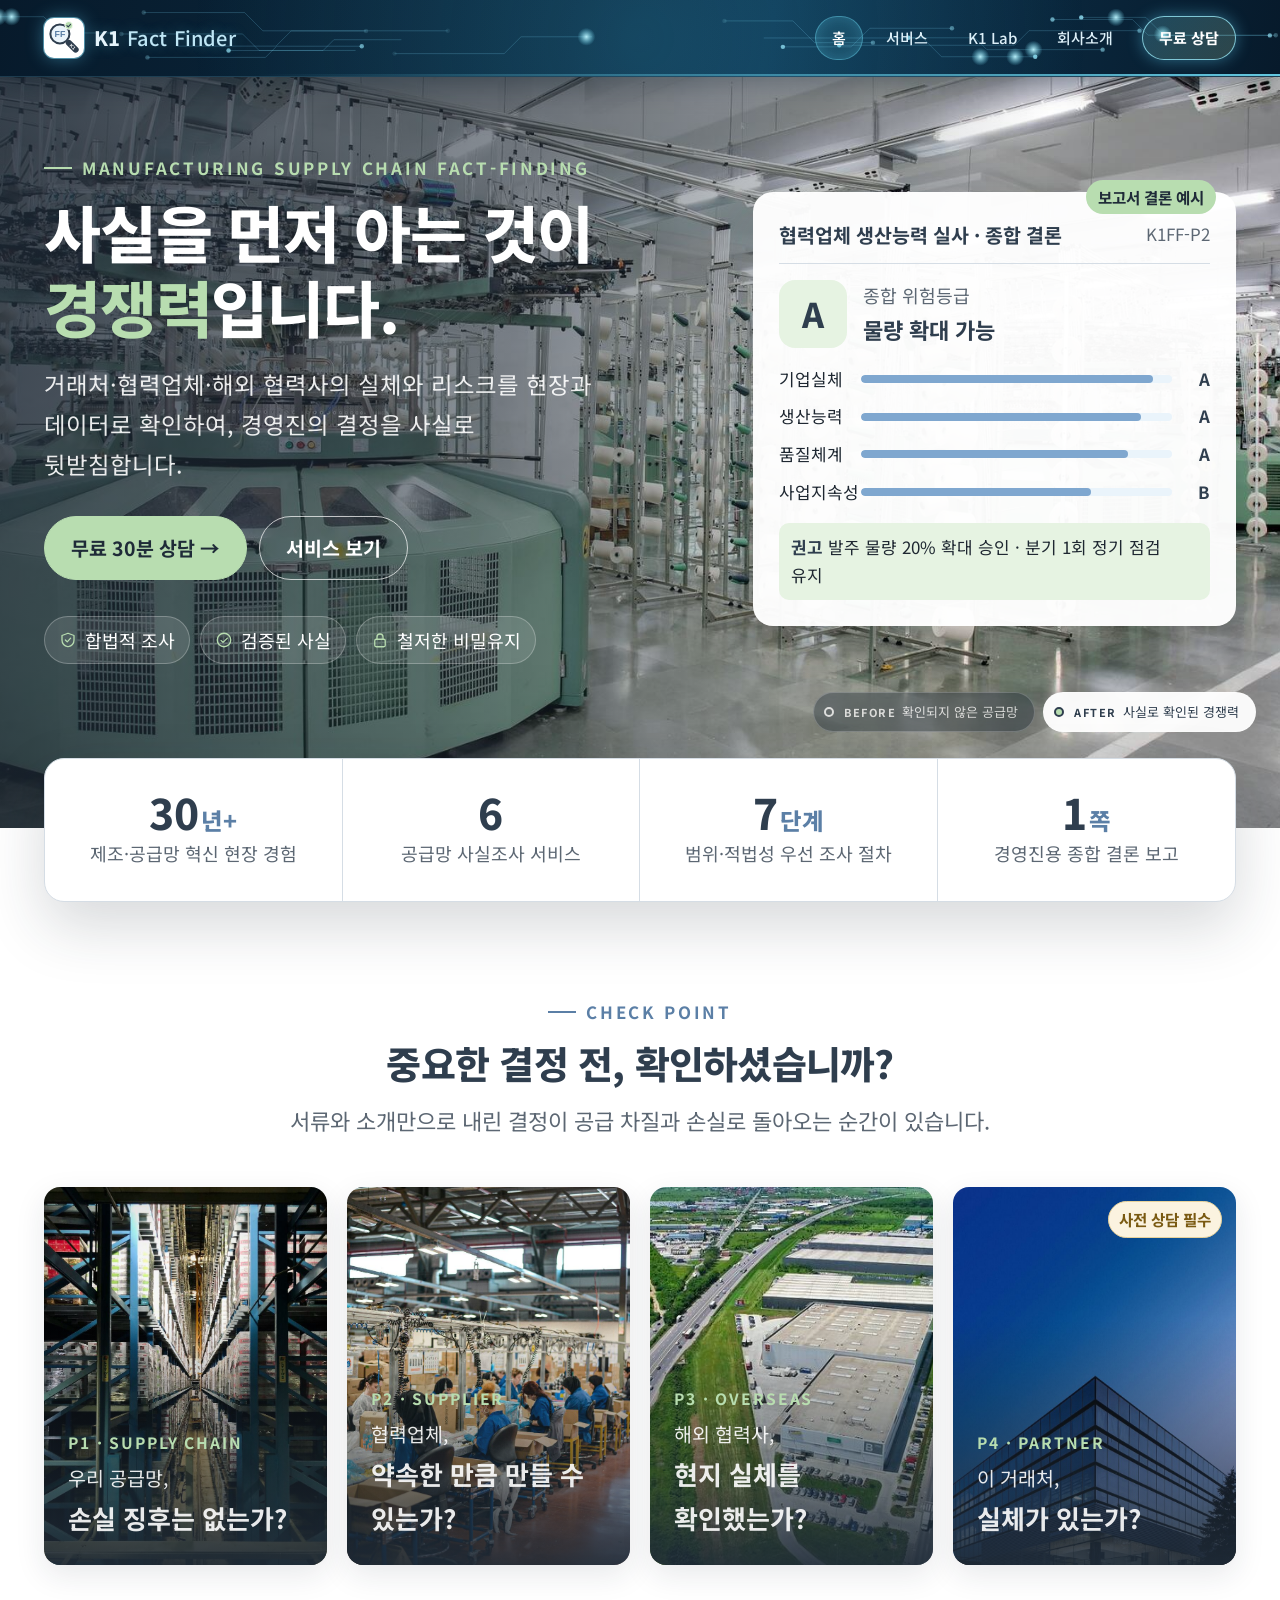
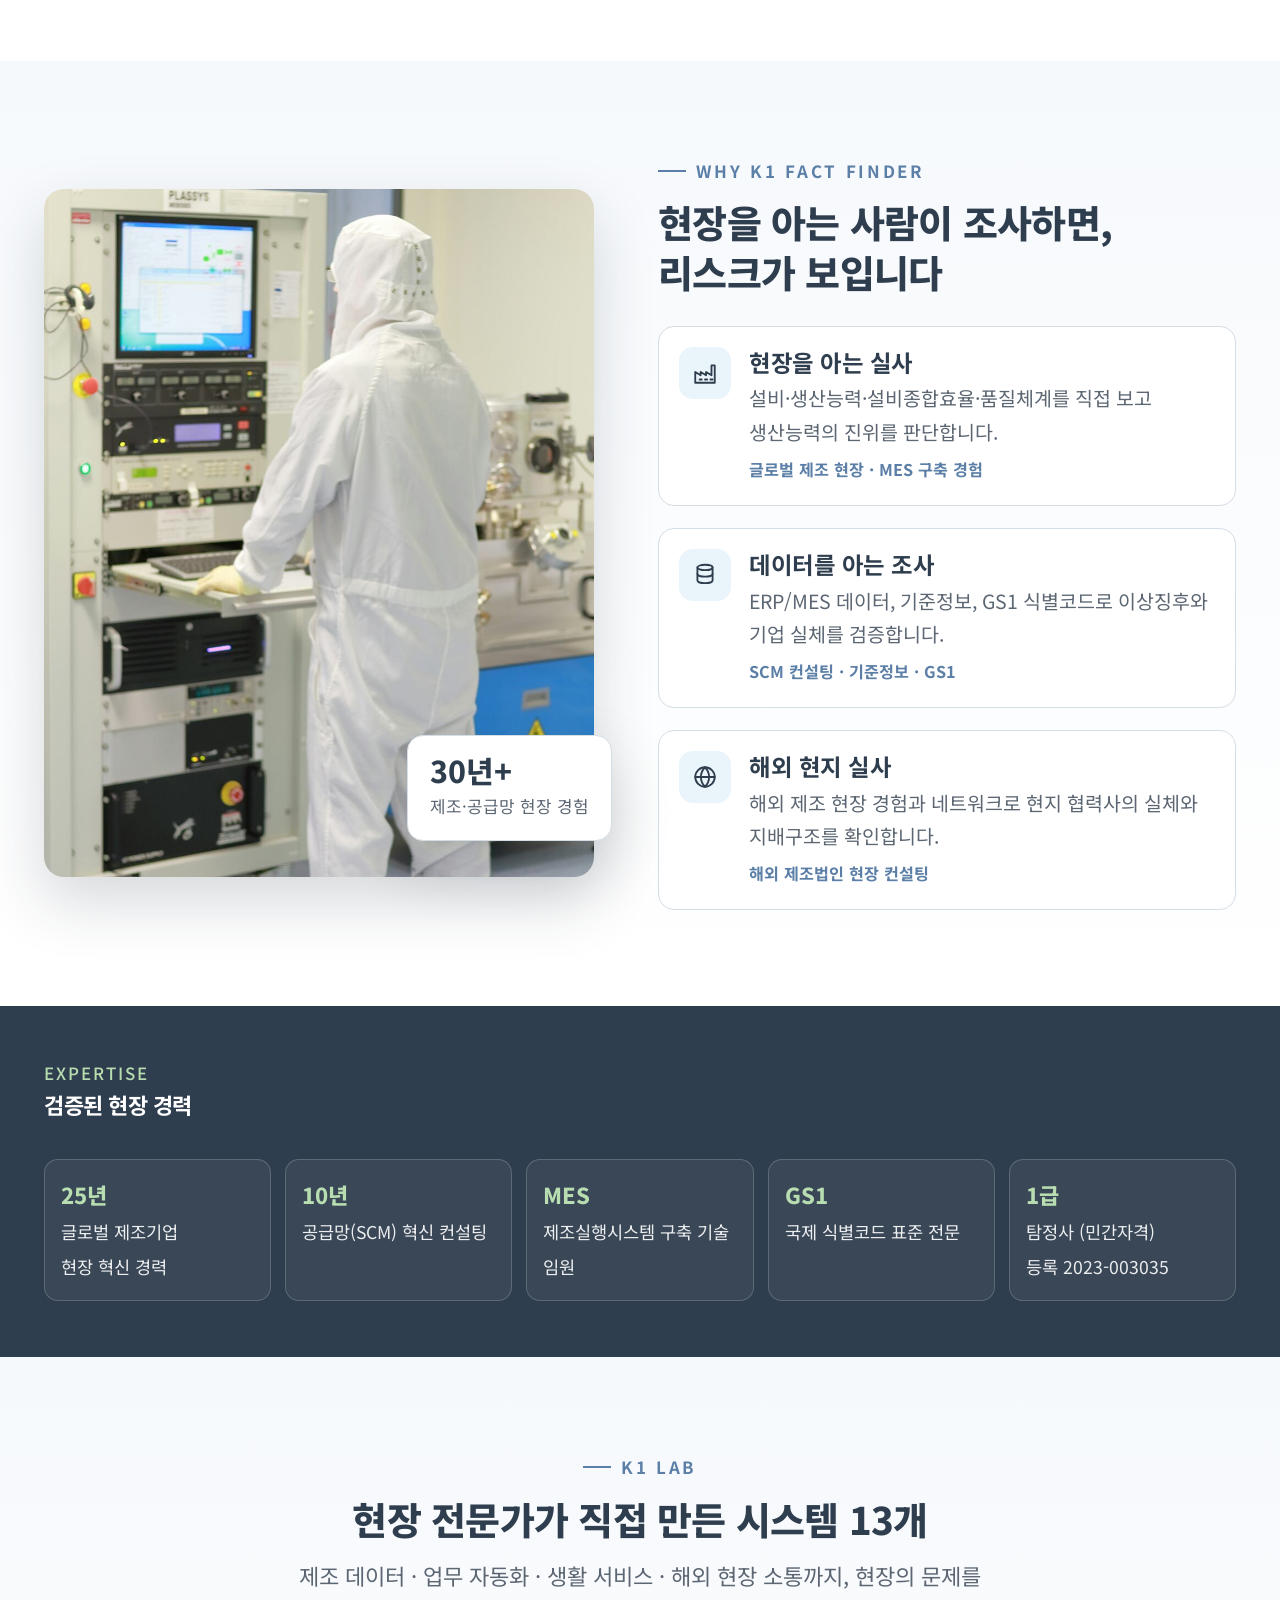
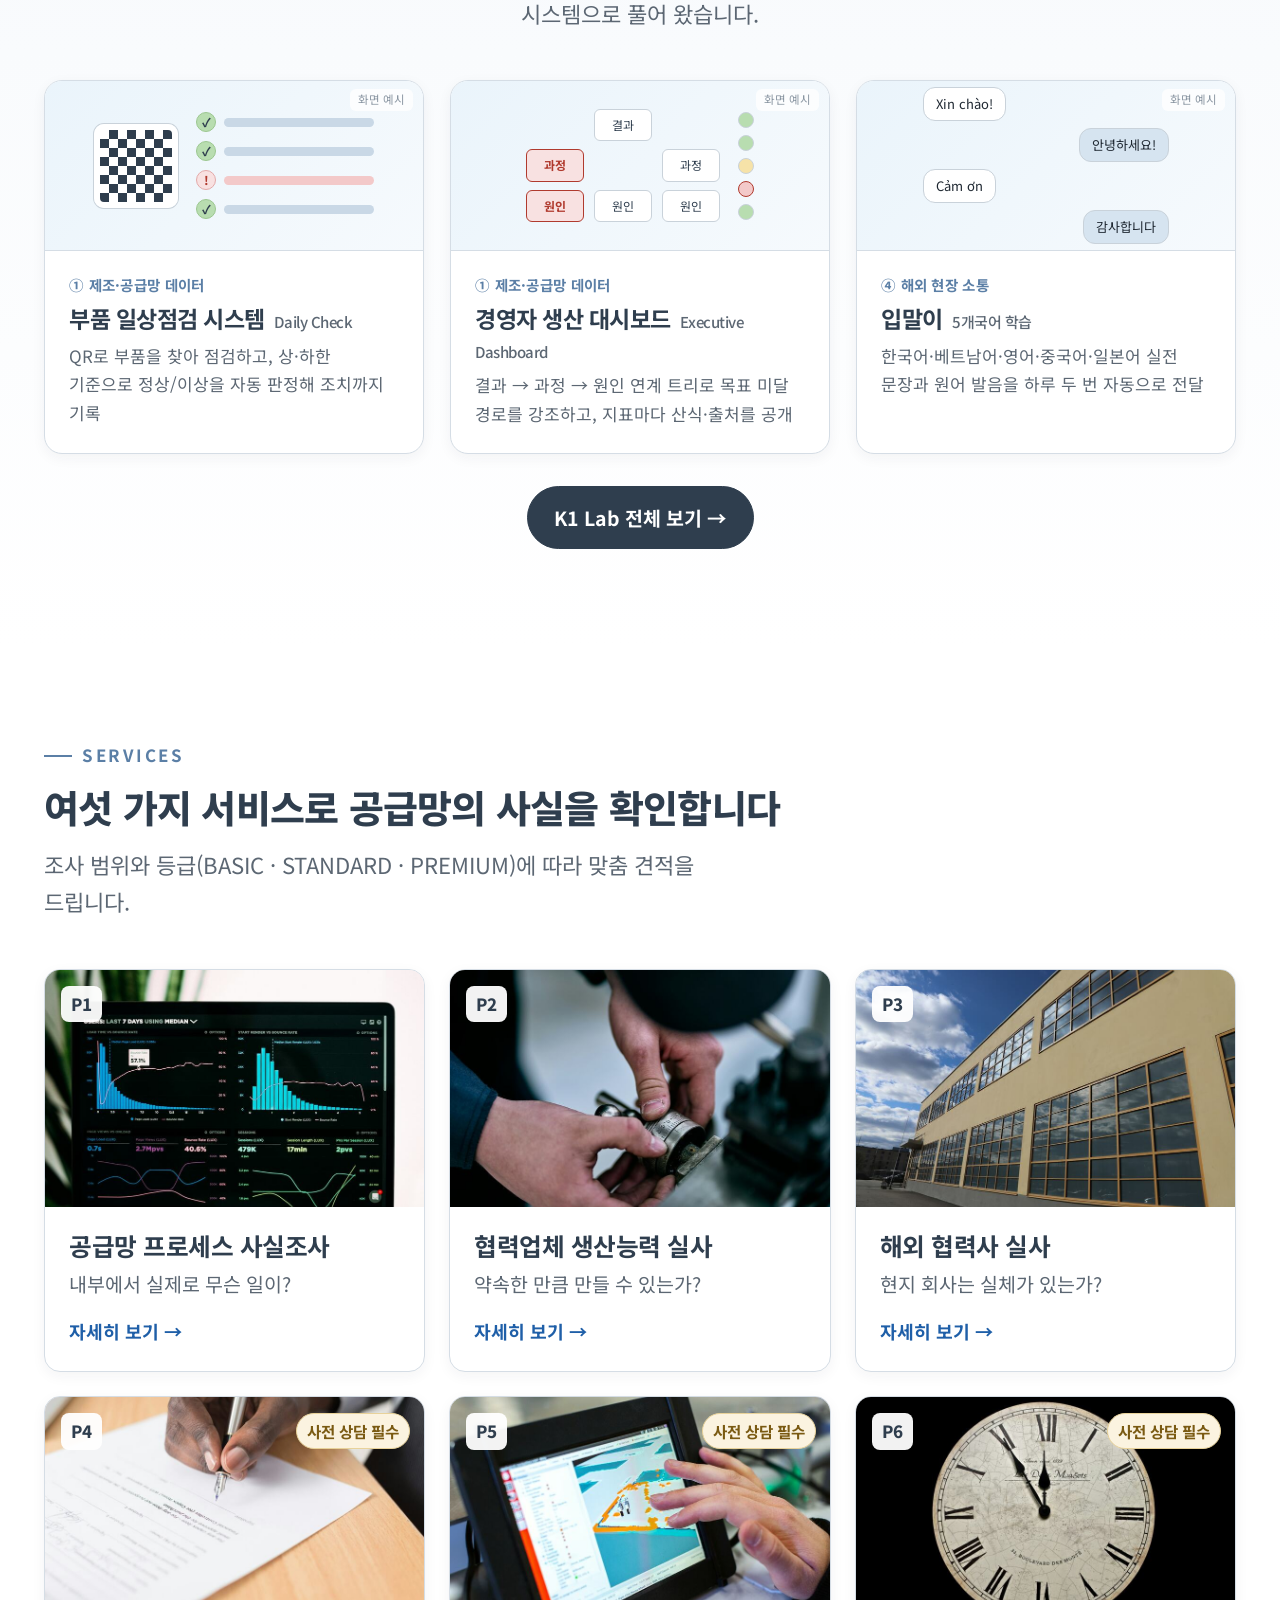
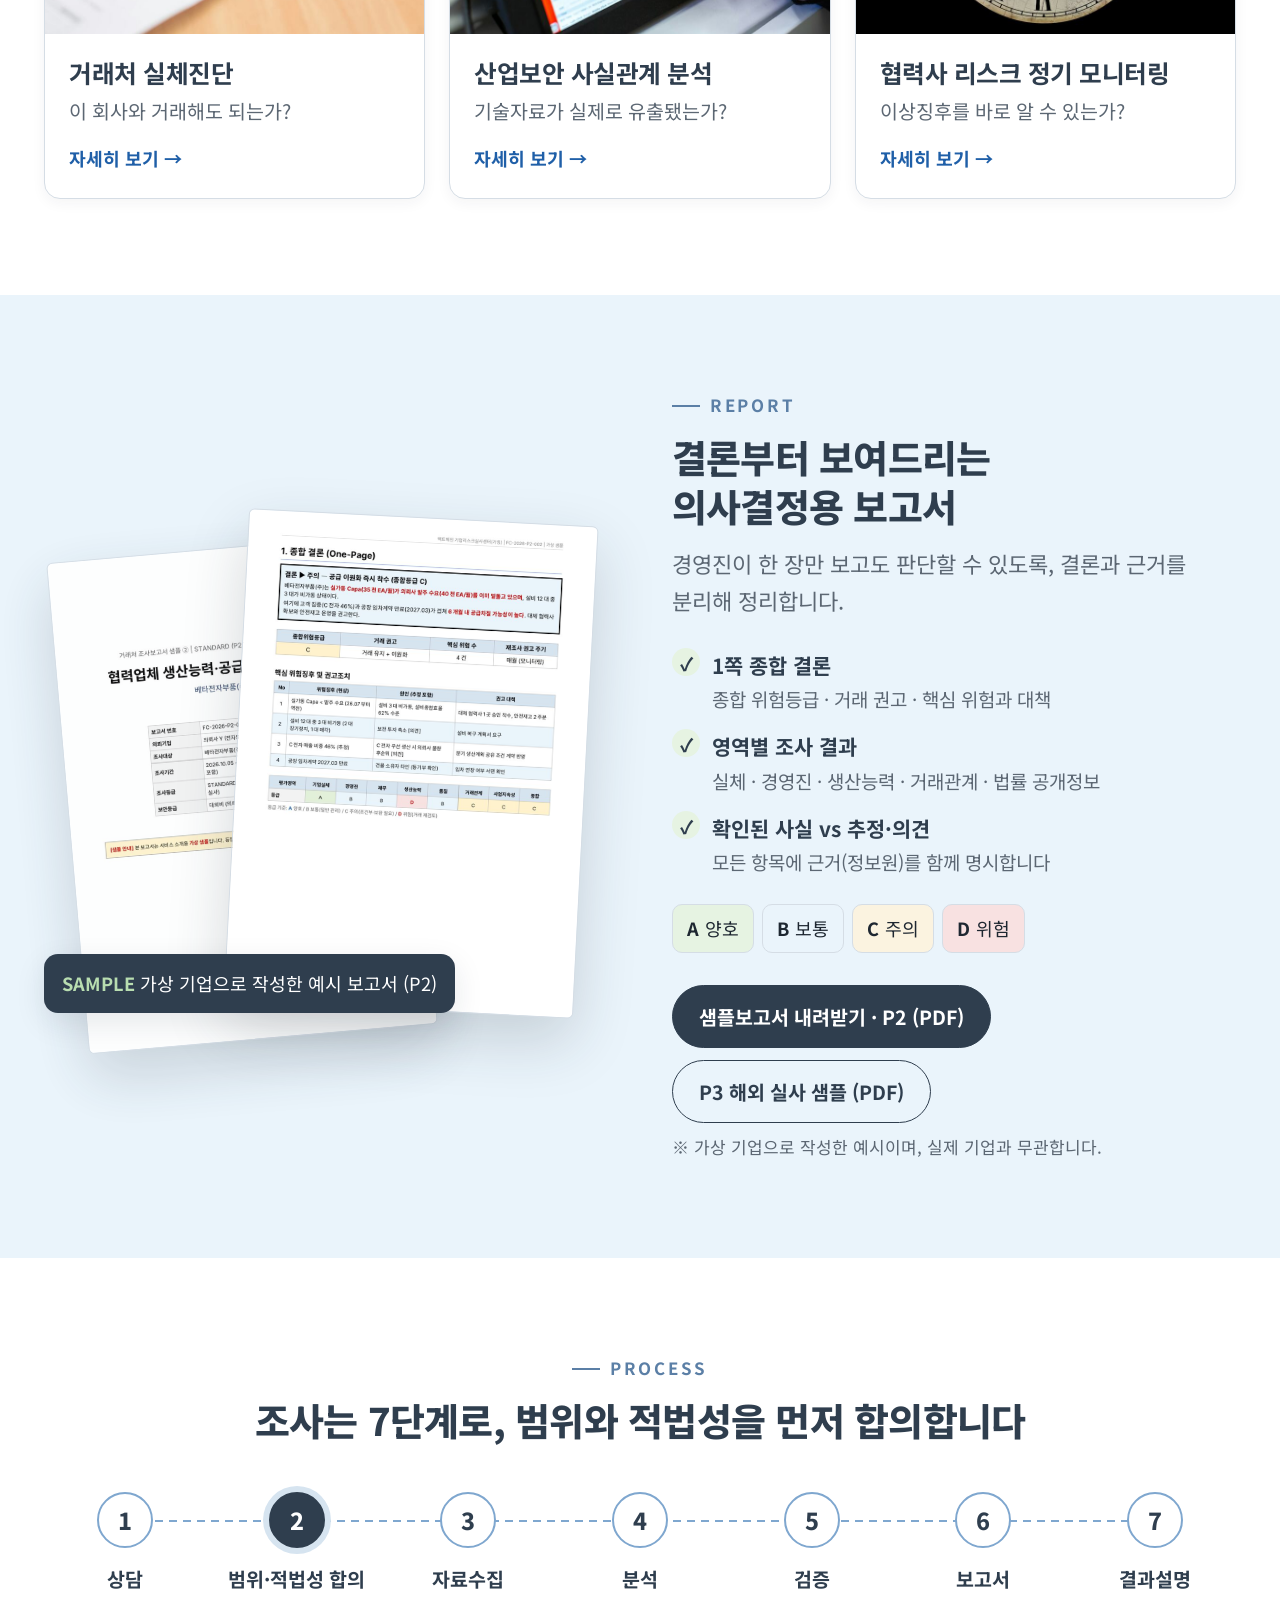
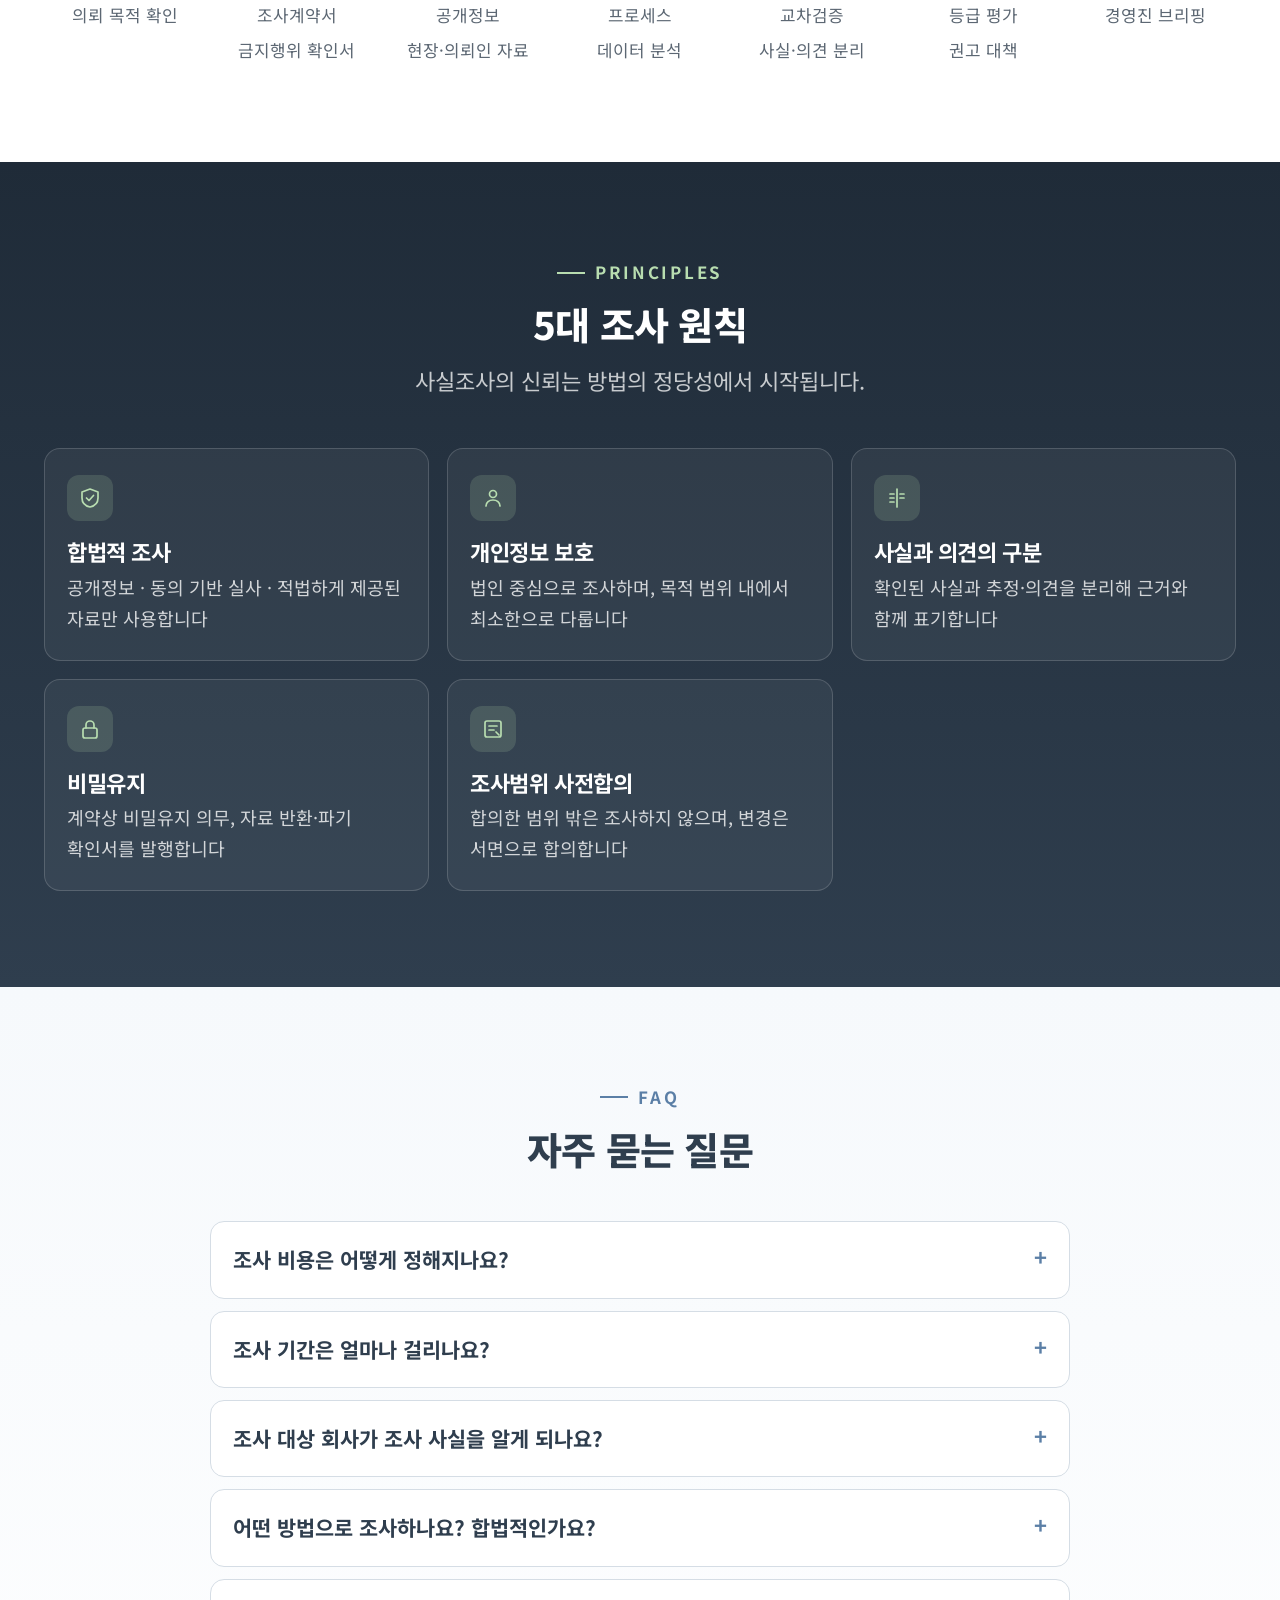
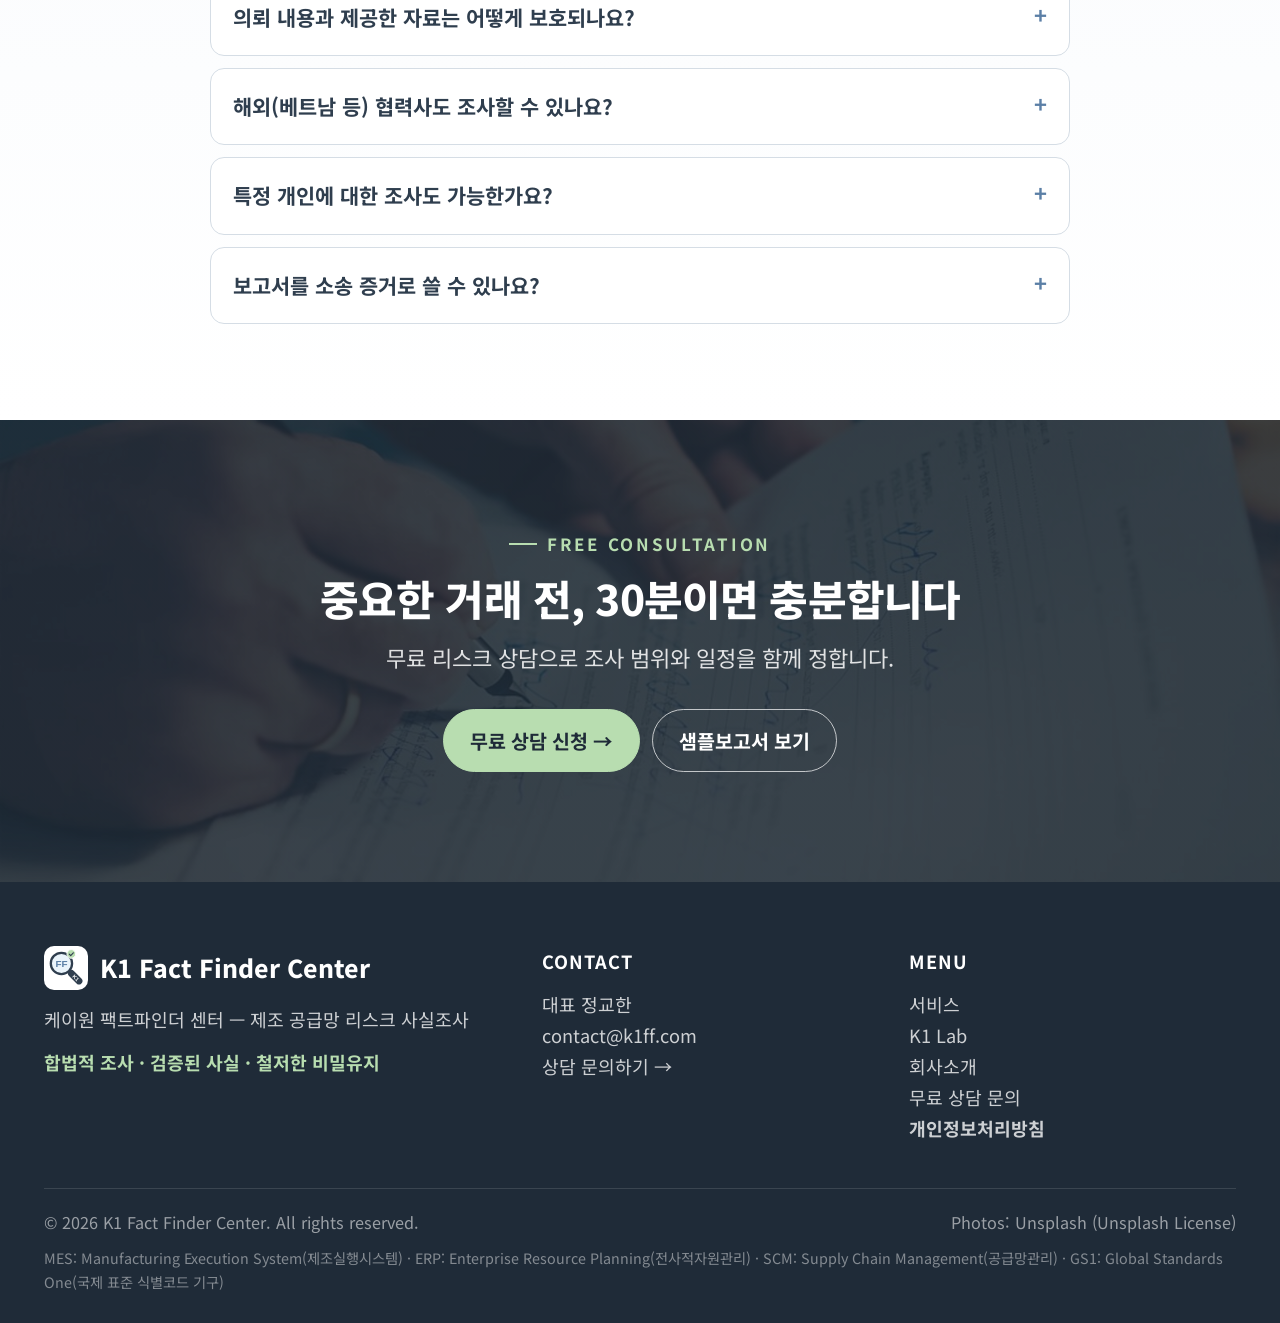
==== index.html @ 9946b2fd "Add files via upload" ====
<!doctype html>
<html lang="ko">
<head>
<meta charset="utf-8">
<meta name="viewport" content="width=device-width, initial-scale=1">
<!-- 공개 전 검색 노출 차단: 정식 오픈 시 아래 한 줄 삭제 -->
<meta name="robots" content="noindex, nofollow">
<title>K1 Fact Finder Center | 제조 공급망 리스크 사실조사</title>
<meta name="description" content="K1 Fact Finder Center — 제조 공급망 리스크 사실조사. 거래처·협력업체·해외 협력사의 실체와 리스크를 현장과 데이터로 확인합니다.">
<link rel="icon" href="assets/favicon.svg" type="image/svg+xml">
<link rel="preconnect" href="https://fonts.googleapis.com">
<link rel="preconnect" href="https://fonts.gstatic.com" crossorigin>
<link href="https://fonts.googleapis.com/css2?family=Noto+Sans+KR:wght@400;500;700;800&display=swap" rel="stylesheet">
<link rel="stylesheet" href="css/style.css?v=20261117">
</head>
<body class="pg-home">
<header class="site-header">
  <div class="wrap">
    <a class="brand" href="index.html"><img src="assets/logo-symbol.svg" alt="K1 Fact Finder 로고"><span class="brand-name">K1 <span>Fact Finder</span></span></a>
    <button class="nav-toggle" aria-label="메뉴 열기">메뉴</button>
    <nav class="nav"><a href="index.html">홈</a><a href="services.html">서비스</a><a href="lab.html">K1 Lab</a><a href="about.html">회사소개</a><a class="nav-cta" href="contact.html">무료 상담</a></nav>
  </div>
</header>
<main>

<section class="hero">
  <div class="hero-slides" aria-hidden="true"><div class="hs hs-before"></div><div class="hs hs-after"></div></div>
  <div class="hero-state" role="group" aria-label="첫 화면 사진 전환">
    <button class="hst" data-s="0"><i></i><span><b>BEFORE</b>확인되지 않은 공급망</span></button>
    <button class="hst" data-s="1"><i></i><span><b>AFTER</b>사실로 확인된 경쟁력</span></button>
  </div>
  <div class="wrap hero-grid">
    <div class="reveal">
      <p class="eyebrow">Manufacturing Supply Chain Fact-Finding</p>
      <h1>사실을 먼저 아는 것이<br><span class="hl">경쟁력</span>입니다.</h1>
      <p class="sub">거래처·협력업체·해외 협력사의 실체와 리스크를 현장과 데이터로 확인하여, 경영진의 결정을 사실로 뒷받침합니다.</p>
      <div class="btns"><a class="btn btn-mint" href="contact.html">무료 30분 상담 →</a><a class="btn btn-ghost" href="services.html">서비스 보기</a></div>
      <div class="trust-row"><span><svg viewBox="0 0 24 24" fill="none" stroke="currentColor" stroke-width="1.7" stroke-linecap="round" stroke-linejoin="round"><path d="M12 3l8 3v6c0 4.8-3.4 8-8 9-4.6-1-8-4.2-8-9V6z"/><path d="M8.5 12l2.5 2.5 4.5-5"/></svg>합법적 조사</span><span><svg viewBox="0 0 24 24" fill="none" stroke="currentColor" stroke-width="1.7" stroke-linecap="round" stroke-linejoin="round"><circle cx="12" cy="12" r="9"/><path d="M8 12.5l2.7 2.7L16.5 9.5"/></svg>검증된 사실</span><span><svg viewBox="0 0 24 24" fill="none" stroke="currentColor" stroke-width="1.7" stroke-linecap="round" stroke-linejoin="round"><rect x="5" y="11" width="14" height="10" rx="2"/><path d="M8 11V8a4 4 0 0 1 8 0v3"/></svg>철저한 비밀유지</span></div>
    </div>
    <div class="reveal d2">
      <div class="rcard" aria-label="보고서 결론 예시">
        <span class="tag">보고서 결론 예시</span>
        <div class="rc-h"><b>협력업체 생산능력 실사 · 종합 결론</b><span>K1FF-P2</span></div>
        <div class="rc-grade"><div class="g g-a-big">A</div><p>종합 위험등급<b>물량 확대 가능</b></p></div>
        <div class="rc-bars">
          <div>기업실체<i style="--w:94%"></i><em>A</em></div>
          <div>생산능력<i style="--w:90%"></i><em>A</em></div>
          <div>품질체계<i style="--w:86%"></i><em>A</em></div>
          <div>사업지속성<i style="--w:74%"></i><em>B</em></div>
        </div>
        <div class="rc-note"><b>권고</b> 발주 물량 20% 확대 승인 · 분기 1회 정기 점검 유지</div>
      </div>
    </div>
  </div>
</section>

<section class="stats"><div class="wrap"><div class="stat-grid reveal">
  <div class="stat"><b>30<small>년+</small></b><span>제조·공급망 혁신 현장 경험</span></div>
  <div class="stat"><b>6</b><span>공급망 사실조사 서비스</span></div>
  <div class="stat"><b>7<small>단계</small></b><span>범위·적법성 우선 조사 절차</span></div>
  <div class="stat"><b>1<small>쪽</small></b><span>경영진용 종합 결론 보고</span></div>
</div></div></section>

<section>
  <div class="wrap">
    <div class="section-head center"><p class="eyebrow">Check Point</p><h2>중요한 결정 전, 확인하셨습니까?</h2><p class="lead">서류와 소개만으로 내린 결정이 공급 차질과 손실로 돌아오는 순간이 있습니다.</p></div>
    <div class="grid-4">
      <a class="pcard reveal" href="services.html#p1"><img src="assets/img/q-supplychain.jpg" alt="물류창고" loading="lazy"><div class="ov"><span class="k">P1 · SUPPLY CHAIN</span><p>우리 공급망,<b>손실 징후는 없는가?</b></p></div></a>
      <a class="pcard reveal d1" href="services.html#p2"><img src="assets/img/q-supplier.jpg" alt="제조 조립라인" loading="lazy"><div class="ov"><span class="k">P2 · SUPPLIER</span><p>협력업체,<b>약속한 만큼 만들 수 있는가?</b></p></div></a>
      <a class="pcard reveal d2" href="services.html#p3"><img src="assets/img/q-overseas.jpg" alt="해외 산업단지 항공사진" loading="lazy"><div class="ov"><span class="k">P3 · OVERSEAS</span><p>해외 협력사,<b>현지 실체를 확인했는가?</b></p></div></a>
      <a class="pcard reveal d3" href="services.html#p4"><img src="assets/img/q-partner.jpg" alt="사무실 건물" loading="lazy"><div class="ov"><span class="k">P4 · PARTNER</span><span class="pre" style="position:absolute;top:14px;right:14px">사전 상담 필수</span><p>이 거래처,<b>실체가 있는가?</b></p></div></a>
    </div>
  </div>
</section>

<section class="bg-soft">
  <div class="wrap split">
    <div class="s-img reveal"><img src="assets/img/why-field.jpg" alt="클린룸 설비 제어반 앞의 작업자" loading="lazy"><div class="badge-f"><b>30년+</b><span>제조·공급망 현장 경험</span></div></div>
    <div class="reveal d1">
      <p class="eyebrow">Why K1 Fact Finder</p>
      <h2>현장을 아는 사람이 조사하면,<br>리스크가 보입니다</h2>
      <ul class="feat">
        <li><span class="ic"><svg viewBox="0 0 24 24" fill="none" stroke="currentColor" stroke-width="1.7" stroke-linecap="round" stroke-linejoin="round"><path d="M3 21V11l5 3v-3l5 3v-3l5 3V5h3v16z"/><path d="M7 18h2M12 18h2M17 18h2"/></svg></span><div><h3>현장을 아는 실사</h3><p>설비·생산능력·설비종합효율·품질체계를 직접 보고 생산능력의 진위를 판단합니다.</p><small>글로벌 제조 현장 · MES 구축 경험</small></div></li>
        <li><span class="ic"><svg viewBox="0 0 24 24" fill="none" stroke="currentColor" stroke-width="1.7" stroke-linecap="round" stroke-linejoin="round"><ellipse cx="12" cy="5" rx="7" ry="2.5"/><path d="M5 5v6c0 1.4 3.1 2.5 7 2.5s7-1.1 7-2.5V5"/><path d="M5 11v6c0 1.4 3.1 2.5 7 2.5s7-1.1 7-2.5v-6"/></svg></span><div><h3>데이터를 아는 조사</h3><p>ERP/MES 데이터, 기준정보, GS1 식별코드로 이상징후와 기업 실체를 검증합니다.</p><small>SCM 컨설팅 · 기준정보 · GS1</small></div></li>
        <li><span class="ic"><svg viewBox="0 0 24 24" fill="none" stroke="currentColor" stroke-width="1.7" stroke-linecap="round" stroke-linejoin="round"><circle cx="12" cy="12" r="9"/><path d="M3 12h18M12 3c2.5 2.6 3.8 5.6 3.8 9S14.5 18.4 12 21c-2.5-2.6-3.8-5.6-3.8-9S9.5 5.6 12 3z"/></svg></span><div><h3>해외 현지 실사</h3><p>해외 제조 현장 경험과 네트워크로 현지 협력사의 실체와 지배구조를 확인합니다.</p><small>해외 제조법인 현장 컨설팅</small></div></li>
      </ul>
    </div>
  </div>
</section>

<section class="cred"><div class="wrap">
  <h3><small>EXPERTISE</small>검증된 현장 경력</h3>
  <div class="cred-list">
    <div><b>25년</b><span>글로벌 제조기업<br>현장 혁신 경력</span></div>
    <div><b>10년</b><span>공급망(SCM) 혁신 컨설팅</span></div>
    <div><b>MES</b><span>제조실행시스템 구축 기술 임원</span></div>
    <div><b>GS1</b><span>국제 식별코드 표준 전문</span></div>
    <div><b>1급</b><span>탐정사 (민간자격)<br>등록 2023-003035</span></div>
  </div>
</div></section>
<section class="bg-soft lab-home" id="lab"><div class="wrap">
  <div class="section-head center"><p class="eyebrow">K1 Lab</p><h2>현장 전문가가 직접 만든 시스템 13개</h2>
  <p class="lead">제조 데이터 · 업무 자동화 · 생활 서비스 · 해외 현장 소통까지, 현장의 문제를 시스템으로 풀어 왔습니다.</p></div>
  <div class="lab-grid three"><article class="lab-card sm reveal"><div class="mock m-check" aria-hidden="true"><div class="mk-qr"></div><div class="mk-list"><p><s class="ok">✓</s><b></b></p><p><s class="ok">✓</s><b></b></p><p><s class="ng">!</s><b class="r"></b></p><p><s class="ok">✓</s><b></b></p></div></div><div class="lab-body"><p class="lab-g">① 제조·공급망 데이터</p><h3>부품 일상점검 시스템 <small>Daily Check</small></h3><p class="lab-s">QR로 부품을 찾아 점검하고, 상·하한 기준으로 정상/이상을 자동 판정해 조치까지 기록</p></div></article><article class="lab-card sm reveal"><div class="mock m-tree" aria-hidden="true"><div class="mk-tree"><i class="t0">결과</i><i class="t1 bad">과정</i><i class="t1">과정</i><i class="t2 bad">원인</i><i class="t2">원인</i><i class="t2">원인</i></div><div class="mk-sig"><u class="g"></u><u class="g"></u><u class="y"></u><u class="r"></u><u class="g"></u></div></div><div class="lab-body"><p class="lab-g">① 제조·공급망 데이터</p><h3>경영자 생산 대시보드 <small>Executive Dashboard</small></h3><p class="lab-s">결과 → 과정 → 원인 연계 트리로 목표 미달 경로를 강조하고, 지표마다 산식·출처를 공개</p></div></article><article class="lab-card sm reveal"><div class="mock m-chat" aria-hidden="true"><div class="mk-chat"><p class="l">Xin chào!</p><p class="r">안녕하세요!</p><p class="l">Cảm ơn</p><p class="r">감사합니다</p></div></div><div class="lab-body"><p class="lab-g">④ 해외 현장 소통</p><h3>입말이 <small>5개국어 학습</small></h3><p class="lab-s">한국어·베트남어·영어·중국어·일본어 실전 문장과 원어 발음을 하루 두 번 자동으로 전달</p></div></article></div>
  <div class="btns" style="justify-content:center"><a class="btn btn-primary" href="lab.html">K1 Lab 전체 보기 →</a></div>
</div></section>


<section>
  <div class="wrap">
    <div class="section-head"><p class="eyebrow">Services</p><h2>여섯 가지 서비스로 공급망의 사실을 확인합니다</h2><p class="lead">조사 범위와 등급(BASIC · STANDARD · PREMIUM)에 따라 맞춤 견적을 드립니다.</p></div>
    <div class="grid-3">
      <a class="scard reveal d0" href="services.html#p1"><div class="im"><img src="assets/img/svc-p4.jpg" alt="공급망 프로세스 사실조사" loading="lazy"><span class="pn">P1</span></div><div class="bd"><h3>공급망 프로세스 사실조사</h3><p class="q">내부에서 실제로 무슨 일이?</p><span class="go">자세히 보기 →</span></div></a>
      <a class="scard reveal d1" href="services.html#p2"><div class="im"><img src="assets/img/svc-p2.jpg" alt="협력업체 생산능력 실사" loading="lazy"><span class="pn">P2</span></div><div class="bd"><h3>협력업체 생산능력 실사</h3><p class="q">약속한 만큼 만들 수 있는가?</p><span class="go">자세히 보기 →</span></div></a>
      <a class="scard reveal d2" href="services.html#p3"><div class="im"><img src="assets/img/svc-p3.jpg" alt="해외 협력사 실사" loading="lazy"><span class="pn">P3</span></div><div class="bd"><h3>해외 협력사 실사</h3><p class="q">현지 회사는 실체가 있는가?</p><span class="go">자세히 보기 →</span></div></a>
      <a class="scard reveal d0" href="services.html#p4"><div class="im"><img src="assets/img/svc-p1.jpg" alt="거래처 실체진단" loading="lazy"><span class="pn">P4</span><span class="pre">사전 상담 필수</span></div><div class="bd"><h3>거래처 실체진단</h3><p class="q">이 회사와 거래해도 되는가?</p><span class="go">자세히 보기 →</span></div></a>
      <a class="scard reveal d1" href="services.html#p5"><div class="im"><img src="assets/img/svc-p5.jpg" alt="산업보안 사실관계 분석" loading="lazy"><span class="pn">P5</span><span class="pre">사전 상담 필수</span></div><div class="bd"><h3>산업보안 사실관계 분석</h3><p class="q">기술자료가 실제로 유출됐는가?</p><span class="go">자세히 보기 →</span></div></a>
      <a class="scard reveal d2" href="services.html#p6"><div class="im"><img src="assets/img/svc-p6.jpg" alt="협력사 리스크 정기 모니터링" loading="lazy"><span class="pn">P6</span><span class="pre">사전 상담 필수</span></div><div class="bd"><h3>협력사 리스크 정기 모니터링</h3><p class="q">이상징후를 바로 알 수 있는가?</p><span class="go">자세히 보기 →</span></div></a>
    </div>
  </div>
</section>

<section class="bg-mist" id="report">
  <div class="wrap report">
    <div class="papers reveal">
      <img class="p1" src="assets/img/report-p1.jpg" alt="샘플 보고서 표지" width="900" height="1272">
      <img class="p2" src="assets/img/report-p2.jpg" alt="샘플 보고서 종합 결론 페이지" width="900" height="1272">
      <div class="stamp"><b>SAMPLE</b> 가상 기업으로 작성한 예시 보고서 (P2)</div>
    </div>
    <div class="reveal d1">
      <p class="eyebrow">Report</p>
      <h2>결론부터 보여드리는<br>의사결정용 보고서</h2>
      <p class="lead">경영진이 한 장만 보고도 판단할 수 있도록, 결론과 근거를 분리해 정리합니다.</p>
      <ul class="check">
        <li><div><b>1쪽 종합 결론</b><span>종합 위험등급 · 거래 권고 · 핵심 위험과 대책</span></div></li>
        <li><div><b>영역별 조사 결과</b><span>실체 · 경영진 · 생산능력 · 거래관계 · 법률 공개정보</span></div></li>
        <li><div><b>확인된 사실 vs 추정·의견</b><span>모든 항목에 근거(정보원)를 함께 명시합니다</span></div></li>
      </ul>
      <div class="grade-row"><span class="grade g-a"><b>A</b>양호</span><span class="grade g-b"><b>B</b>보통</span><span class="grade g-c"><b>C</b>주의</span><span class="grade g-d"><b>D</b>위험</span></div>
      <div class="btns"><a class="btn btn-primary" href="assets/sample/K1FF_sample_P2_supplier_capacity.pdf" target="_blank" rel="noopener">샘플보고서 내려받기 · P2 (PDF)</a><a class="btn" href="assets/sample/K1FF_sample_P3_overseas.pdf" target="_blank" rel="noopener">P3 해외 실사 샘플 (PDF)</a></div>
      <p class="muted" style="font-size:17px;margin-top:10px">※ 가상 기업으로 작성한 예시이며, 실제 기업과 무관합니다.</p>
    </div>
  </div>
</section>

<section>
  <div class="wrap">
    <div class="section-head center"><p class="eyebrow">Process</p><h2>조사는 7단계로, 범위와 적법성을 먼저 합의합니다</h2></div>
    <div class="steps"><div class="step reveal"><div class="dot">1</div><b>상담</b><span>의뢰 목적 확인</span></div><div class="step key reveal"><div class="dot">2</div><b>범위·적법성 합의</b><span>조사계약서<br>금지행위 확인서</span></div><div class="step reveal"><div class="dot">3</div><b>자료수집</b><span>공개정보<br>현장·의뢰인 자료</span></div><div class="step reveal"><div class="dot">4</div><b>분석</b><span>프로세스<br>데이터 분석</span></div><div class="step reveal"><div class="dot">5</div><b>검증</b><span>교차검증<br>사실·의견 분리</span></div><div class="step reveal"><div class="dot">6</div><b>보고서</b><span>등급 평가<br>권고 대책</span></div><div class="step reveal"><div class="dot">7</div><b>결과설명</b><span>경영진 브리핑</span></div></div>
  </div>
</section>

<section class="dark">
  <div class="wrap">
    <div class="section-head center"><p class="eyebrow">Principles</p><h2>5대 조사 원칙</h2><p class="lead">사실조사의 신뢰는 방법의 정당성에서 시작됩니다.</p></div>
    <div class="pr-grid"><div class="pr reveal d0"><div class="ic"><svg viewBox="0 0 24 24" fill="none" stroke="currentColor" stroke-width="1.7" stroke-linecap="round" stroke-linejoin="round"><path d="M12 3l8 3v6c0 4.8-3.4 8-8 9-4.6-1-8-4.2-8-9V6z"/><path d="M8.5 12l2.5 2.5 4.5-5"/></svg></div><h3>합법적 조사</h3><p>공개정보 · 동의 기반 실사 · 적법하게 제공된 자료만 사용합니다</p></div><div class="pr reveal d1"><div class="ic"><svg viewBox="0 0 24 24" fill="none" stroke="currentColor" stroke-width="1.7" stroke-linecap="round" stroke-linejoin="round"><circle cx="12" cy="8" r="3.5"/><path d="M5 20c0-3.6 3.1-6 7-6s7 2.4 7 6"/></svg></div><h3>개인정보 보호</h3><p>법인 중심으로 조사하며, 목적 범위 내에서 최소한으로 다룹니다</p></div><div class="pr reveal d2"><div class="ic"><svg viewBox="0 0 24 24" fill="none" stroke="currentColor" stroke-width="1.7" stroke-linecap="round" stroke-linejoin="round"><path d="M12 3v18"/><path d="M5 8h4M5 12h4M15 8h4M15 12h4M5 16h4"/></svg></div><h3>사실과 의견의 구분</h3><p>확인된 사실과 추정·의견을 분리해 근거와 함께 표기합니다</p></div><div class="pr reveal d3"><div class="ic"><svg viewBox="0 0 24 24" fill="none" stroke="currentColor" stroke-width="1.7" stroke-linecap="round" stroke-linejoin="round"><rect x="5" y="11" width="14" height="10" rx="2"/><path d="M8 11V8a4 4 0 0 1 8 0v3"/></svg></div><h3>비밀유지</h3><p>계약상 비밀유지 의무, 자료 반환·파기 확인서를 발행합니다</p></div><div class="pr reveal d0"><div class="ic"><svg viewBox="0 0 24 24" fill="none" stroke="currentColor" stroke-width="1.7" stroke-linecap="round" stroke-linejoin="round"><rect x="4" y="4" width="16" height="16" rx="2"/><path d="M8 9h8M8 13h5"/><path d="M15 15l3 3"/></svg></div><h3>조사범위 사전합의</h3><p>합의한 범위 밖은 조사하지 않으며, 변경은 서면으로 합의합니다</p></div></div>
  </div>
</section>
<section class="bg-soft" id="faq"><div class="wrap">
  <div class="section-head center"><p class="eyebrow">FAQ</p><h2>자주 묻는 질문</h2></div>
  <div class="faq"><details class="reveal"><summary>조사 비용은 어떻게 정해지나요?</summary><p>조사 범위 · 등급(BASIC · STANDARD · PREMIUM) · 지역에 따라 달라집니다. 무료 30분 상담에서 목적을 확인한 뒤 항목 · 기간 · 비용을 서면 견적으로 드립니다. 출장 · 통번역 · 외부 전문가 비용은 별도입니다.</p></details><details class="reveal"><summary>조사 기간은 얼마나 걸리나요?</summary><p>협력업체 생산능력 실사는 약 10영업일(현장실사 포함), 해외 협력사 실사는 약 15영업일(현지 방문 포함)이 기준입니다. 공급망 프로세스 사실조사는 데이터 범위에 따라 협의합니다.</p></details><details class="reveal"><summary>조사 대상 회사가 조사 사실을 알게 되나요?</summary><p>공개정보 조사는 대상에게 알리지 않고 진행합니다. 현장실사는 대상 회사의 동의와 협조를 받아 진행하며, 신분을 속이는 위장 · 잠입 방식은 사용하지 않습니다.</p></details><details class="reveal"><summary>어떤 방법으로 조사하나요? 합법적인가요?</summary><p>공개정보 · 동의 기반 현장실사 · 의뢰인이 적법하게 보유한 자료만 사용합니다. 미행 · 위치추적 · 감청 · 무단 전산 접속 등 위법한 방법은 일절 사용하지 않으며, 조사 범위와 적법성을 계약 전에 서면으로 합의합니다.</p></details><details class="reveal"><summary>의뢰 내용과 제공한 자료는 어떻게 보호되나요?</summary><p>계약서에 비밀유지 의무를 명시하고, 조사 종료 후 요청 시 자료를 반환 · 파기하고 파기 확인서를 발행합니다. 첫 문의 단계에서는 민감한 내부자료를 보내지 않으셔도 됩니다.</p></details><details class="reveal"><summary>해외(베트남 등) 협력사도 조사할 수 있나요?</summary><p>가능합니다. 해외 제조법인 현장 경험과 현지 네트워크를 바탕으로 현지 기업등록 · 지배구조 확인과 현장 방문 실사를 수행합니다.</p></details><details class="reveal"><summary>특정 개인에 대한 조사도 가능한가요?</summary><p>아니요. 특정 개인의 소재 · 연락처 탐지나 사생활 조사는 하지 않습니다. 조사는 법인(기업)과 그 사업 활동을 중심으로 합니다.</p></details><details class="reveal"><summary>보고서를 소송 증거로 쓸 수 있나요?</summary><p>보고서는 확인된 사실과 추정 · 의견을 구분해 정리한 사실관계 보고서입니다. 법적 판단과 증거능력은 변호사의 검토가 필요하며, 필요 시 변호사 · 전문기관과 협업합니다.</p></details></div>
</div></section>
<section class="cta"><div class="wrap reveal">
  <p class="eyebrow" style="justify-content:center;color:#B8DDB0">Free Consultation</p>
  <h2>중요한 거래 전, 30분이면 충분합니다</h2>
  <p class="lead">무료 리스크 상담으로 조사 범위와 일정을 함께 정합니다.</p>
  <div class="btns"><a class="btn btn-mint" href="contact.html">무료 상담 신청 →</a><a class="btn btn-ghost" href="index.html#report">샘플보고서 보기</a></div>
</div></section>
</main>
<footer class="site-footer">
  <div class="wrap">
    <div class="f-grid">
      <div>
        <div class="f-brand"><img src="assets/logo-symbol.svg" alt="">K1 Fact Finder Center</div>
        <p>케이원 팩트파인더 센터 — 제조 공급망 리스크 사실조사</p>
        <span class="f-trust">합법적 조사 · 검증된 사실 · 철저한 비밀유지</span>
      </div>
      <div>
        <h4>CONTACT</h4>
        <p>대표 정교한<br>contact@k1ff.com<br><a href="contact.html">상담 문의하기 →</a></p>
      </div>
      <div>
        <h4>MENU</h4>
        <p><a href="services.html">서비스</a><br><a href="lab.html">K1 Lab</a><br><a href="about.html">회사소개</a><br><a href="contact.html">무료 상담 문의</a><br><a href="privacy.html"><b>개인정보처리방침</b></a></p>
      </div>
    </div>
    <div class="f-bottom"><span>© <span id="year">2026</span> K1 Fact Finder Center. All rights reserved.</span><span>Photos: Unsplash (Unsplash License)</span></div>
    <p class="abbr">MES: Manufacturing Execution System(제조실행시스템) · ERP: Enterprise Resource Planning(전사적자원관리) · SCM: Supply Chain Management(공급망관리) · GS1: Global Standards One(국제 표준 식별코드 기구)</p>
  </div>
</footer>
<script src="js/main.js?v=20261117"></script>
</body>
</html>
---- css/style.css ----
/* K1 Fact Finder Center — v3 (2026.10) 신뢰형 디자인 */
:root{
  --slate:#2F3E4E;--slate-d:#1F2B38;--blue:#5B7FA6;--chain:#7FA7CF;--mist:#D6E4F0;--mist2:#EAF4FB;
  --mint:#B8DDB0;--mint-l:#E6F3E2;--rose:#F8E1E1;--sand:#FBF3E0;
  --text:#1E2731;--muted:#5C6773;--line:#D5DDE5;--em-blue:#1F5FA8;--em-red:#B03A2E;
  --r:16px;--sh:0 10px 30px rgba(31,43,56,.10);--sh-l:0 24px 60px rgba(31,43,56,.18);
}
*{box-sizing:border-box;margin:0;padding:0}
html{scroll-behavior:smooth}
body{font-family:'Noto Sans KR','Malgun Gothic',sans-serif;color:var(--text);background:#fff;line-height:1.7;font-size:20.8px;word-break:keep-all;font-variant-ligatures:none}
img{max-width:100%;display:block}
a{color:inherit;text-decoration:none}
.wrap{max-width:1240px;margin:0 auto;padding:0 24px}
section{padding:96px 0}
h1,h2,h3{line-height:1.3;letter-spacing:-.02em}
h2{font-size:clamp(26px,3.2vw,38px);font-weight:800;color:var(--slate)}
h3{font-size:24.7px;font-weight:700;color:var(--slate)}
.eyebrow{font-size:16.9px;font-weight:700;letter-spacing:.16em;text-transform:uppercase;color:var(--blue);margin-bottom:12px;display:flex;align-items:center;gap:10px}
.eyebrow::before{content:"";width:28px;height:2px;background:currentColor}
.center .eyebrow{justify-content:center}
.lead{color:var(--muted);font-size:22.1px;max-width:720px;margin-top:14px}
.center{text-align:center}.center .lead{margin-left:auto;margin-right:auto}
.section-head{margin-bottom:48px}
.em-b{color:var(--em-blue);font-weight:700}.em-r{color:var(--em-red);font-weight:700}
.muted{color:var(--muted)}
.bg-mist{background:var(--mist2)}
.bg-soft{background:linear-gradient(180deg,#F6F9FC 0%,#fff 100%)}

/* ---------- 버튼 ---------- */
.btns{display:flex;gap:12px;flex-wrap:wrap;margin-top:32px}
.btn{display:inline-flex;align-items:center;gap:8px;padding:14px 26px;border-radius:999px;font-weight:700;font-size:19.5px;border:1.5px solid var(--slate);color:var(--slate);transition:.2s}
.btn:hover{background:var(--slate);color:#fff}
.btn-primary{background:var(--slate);color:#fff}
.btn-primary:hover{background:var(--slate-d)}
.btn-mint{background:var(--mint);border-color:var(--mint);color:var(--slate-d)}
.btn-mint:hover{background:#A6D39C;color:var(--slate-d)}
.btn-ghost{border-color:rgba(255,255,255,.7);color:#fff}
.btn-ghost:hover{background:#fff;color:var(--slate)}

/* ---------- 헤더 ---------- */
.site-header{position:fixed;top:0;left:0;right:0;z-index:50;transition:.25s;color:#fff}
.site-header .wrap{display:flex;align-items:center;justify-content:space-between;height:76px}
.brand{display:flex;align-items:center;gap:10px;font-weight:800;font-size:20px}
.brand img{width:40px;height:40px;background:#fff;border-radius:10px;padding:3px}
.brand-name span{font-weight:500;opacity:.9}
.nav{display:flex;gap:6px;align-items:center}
.nav a{padding:8px 16px;border-radius:999px;font-weight:500;font-size:15px;opacity:.92;transition:.2s}
.nav a:hover,.nav a.active{background:rgba(255,255,255,.16);opacity:1}
.nav a.nav-cta{background:var(--mint);color:var(--slate-d);font-weight:700;opacity:1;margin-left:6px}
.site-header.scrolled{background:rgba(255,255,255,.96);color:var(--slate);box-shadow:0 2px 18px rgba(31,43,56,.08);backdrop-filter:blur(8px)}
.site-header.scrolled .brand img{box-shadow:0 0 0 1px var(--line)}
.site-header.scrolled .nav a:hover,.site-header.scrolled .nav a.active{background:var(--mist2)}
.site-header.scrolled .nav a.nav-cta{background:var(--slate);color:#fff}
.nav-toggle{display:none;background:none;border:1.5px solid currentColor;color:inherit;border-radius:8px;padding:6px 12px;font:inherit;font-size:14px}

/* ---------- 히어로 ---------- */
.hero{position:relative;min-height:92vh;display:flex;align-items:center;color:#fff;padding:140px 0 150px;overflow:hidden;background:var(--slate)}
.hero-slides,.hs{position:absolute;inset:0}
.hs{background-size:cover;background-position:center;transition:opacity 1.6s ease,transform 9s ease}
.hs-before{background-image:url(../assets/img/hero.jpg)}
.hs-after{background-image:url(../assets/img/hero-after.jpg);opacity:0;transform:scale(1.08)}
.hero.after .hs-after{opacity:1;transform:scale(1)}
.hero.after .hs-before{opacity:0}
.hero::before{content:"";position:absolute;inset:0;z-index:1;transition:background 1.6s ease;
  background:linear-gradient(100deg,rgba(31,43,56,.90) 0%,rgba(31,43,56,.70) 42%,rgba(31,43,56,.20) 100%)}
.hero.after::before{background:linear-gradient(100deg,rgba(31,43,56,.84) 0%,rgba(31,43,56,.52) 40%,rgba(31,43,56,0) 75%)}
.hero>.wrap{position:relative;z-index:2;width:100%}
.hero-state{position:absolute;z-index:3;right:24px;bottom:96px;display:flex;gap:8px}
.hst{display:flex;align-items:center;gap:10px;background:rgba(31,43,56,.55);border:1px solid rgba(255,255,255,.28);color:#fff;border-radius:999px;padding:8px 16px 8px 10px;font:inherit;font-size:13px;cursor:pointer;backdrop-filter:blur(6px);transition:.3s;opacity:.7}
.hst i{width:10px;height:10px;border-radius:50%;border:2px solid #fff}
.hst b{font-size:11px;letter-spacing:.14em;margin-right:6px}
.hst.on{opacity:1;background:rgba(255,255,255,.95);color:var(--slate)}
.hst.on i{background:var(--mint);border-color:var(--slate)}
@media (prefers-reduced-motion:reduce){.hs{transition:none}}
.hero-grid{display:grid;grid-template-columns:1.15fr .85fr;gap:56px;align-items:center}
.hero .eyebrow{color:var(--mint)}
.hero h1{font-size:clamp(36px,5.2vw,62px);font-weight:800;line-height:1.2}
.hero h1 .hl{color:var(--mint)}
.hero .sub{font-size:23.4px;opacity:.9;margin-top:22px;max-width:560px}
.trust-row{display:flex;gap:10px;flex-wrap:wrap;margin-top:36px}
.trust-row span{display:inline-flex;align-items:center;gap:8px;padding:8px 14px;border-radius:999px;background:rgba(255,255,255,.1);border:1px solid rgba(255,255,255,.25);font-size:18.2px}
.trust-row svg{width:18px;height:18px;color:var(--mint)}
/* 히어로 보고서 카드 */
.rcard{background:rgba(255,255,255,.97);color:var(--text);border-radius:20px;padding:26px;box-shadow:var(--sh-l);position:relative}
.rcard .tag{position:absolute;top:-12px;right:20px;background:var(--mint);color:var(--slate-d);font-size:15.6px;font-weight:700;padding:4px 12px;border-radius:999px}
.rcard .rc-h{display:flex;justify-content:space-between;align-items:center;border-bottom:1px solid var(--line);padding-bottom:12px;margin-bottom:16px;font-size:16.9px;color:var(--muted)}
.rcard .rc-h b{color:var(--slate);font-size:19.5px}
.rc-grade{display:flex;align-items:center;gap:16px;margin-bottom:16px}
.rc-grade .g{width:68px;height:68px;border-radius:16px;background:var(--mist);display:grid;place-items:center;font-size:34px;font-weight:800;color:var(--slate)}
.rc-grade p{font-size:18.2px;color:var(--muted)}.rc-grade p b{display:block;font-size:22.1px;color:var(--slate)}
.rc-bars{display:grid;gap:9px;margin-bottom:16px}
.rc-bars div{display:grid;grid-template-columns:72px 1fr 28px;gap:10px;align-items:center;font-size:16.9px}
.rc-bars i{height:8px;border-radius:99px;background:var(--mist2);position:relative;overflow:hidden}
.rc-bars i::after{content:"";position:absolute;inset:0;width:var(--w);background:var(--chain);border-radius:99px}
.rc-bars i.warn::after{background:#E8C47A}
.rc-bars em{font-style:normal;font-weight:700;color:var(--slate);text-align:right}
.rc-note{font-size:16.9px;background:var(--mint-l);border-radius:10px;padding:10px 12px}
.rc-note b{color:var(--slate)}

/* ---------- 지표 밴드 ---------- */
.stats{padding:0;margin-top:-70px;position:relative;z-index:5}
.stat-grid{display:grid;grid-template-columns:repeat(4,1fr);background:#fff;border-radius:20px;box-shadow:var(--sh-l);border:1px solid var(--line)}
.stat{padding:30px 26px;text-align:center;border-right:1px solid var(--line)}
.stat:last-child{border-right:0}
.stat b{display:block;font-size:42px;font-weight:800;color:var(--slate);line-height:1.1}
.stat b small{font-size:23.4px;margin-left:2px;color:var(--blue)}
.stat span{font-size:18.2px;color:var(--muted)}

/* ---------- 사진 질문 카드 ---------- */
.grid-4{display:grid;grid-template-columns:repeat(4,1fr);gap:20px}
.grid-3{display:grid;grid-template-columns:repeat(3,1fr);gap:24px}
.grid-2{display:grid;grid-template-columns:1fr 1fr;gap:28px}
.pcard{position:relative;border-radius:var(--r);overflow:hidden;aspect-ratio:3/4;box-shadow:var(--sh);color:#fff}
.pcard img{width:100%;height:100%;object-fit:cover;transition:transform .6s}
.pcard:hover img{transform:scale(1.06)}
.pcard .ov{position:absolute;inset:0;background:linear-gradient(180deg,rgba(31,43,56,0) 35%,rgba(31,43,56,.92) 100%);display:flex;flex-direction:column;justify-content:flex-end;padding:24px}
.pcard .k{font-size:15.6px;font-weight:700;letter-spacing:.12em;color:var(--mint);margin-bottom:6px}
.pcard p{font-size:19.5px;opacity:.9}.pcard p b{display:block;font-size:26px;opacity:1;margin-top:2px}

/* ---------- 분할(사진+텍스트) ---------- */
.split{display:grid;grid-template-columns:1fr 1.05fr;gap:64px;align-items:center}
.split.rev .s-img{order:2}
.s-img{position:relative}
.s-img img{border-radius:20px;box-shadow:var(--sh-l);width:100%;aspect-ratio:4/5;object-fit:cover}
.s-img .badge-f{position:absolute;right:-18px;bottom:36px;background:#fff;border-radius:16px;padding:18px 22px;box-shadow:var(--sh-l);border:1px solid var(--line)}
.s-img .badge-f b{display:block;font-size:30px;font-weight:800;color:var(--slate);line-height:1.1}
.s-img .badge-f span{font-size:16.9px;color:var(--muted)}
.feat{display:grid;gap:22px;margin-top:30px}
.feat li{list-style:none;display:grid;grid-template-columns:52px 1fr;gap:18px;padding:20px;border-radius:var(--r);border:1px solid var(--line);background:#fff;transition:.2s}
.feat li:hover{border-color:var(--chain);box-shadow:var(--sh)}
.feat .ic{width:52px;height:52px;border-radius:14px;background:var(--mist2);color:var(--slate);display:grid;place-items:center}
.feat .ic svg{width:26px;height:26px}
.feat h3{font-size:23.4px}.feat p{color:var(--muted);font-size:19.5px;margin-top:4px}
.feat small{display:inline-block;margin-top:8px;font-size:16.2px;color:var(--blue);font-weight:700}

/* ---------- 경력 밴드 ---------- */
.cred{padding:56px 0;background:var(--slate);color:#fff}
.cred .wrap{display:grid;grid-template-columns:1fr;gap:40px;align-items:center}
.cred h3{color:#fff;font-size:22px}.cred h3 small{display:block;font-size:16.9px;font-weight:500;color:var(--mint);letter-spacing:.12em;margin-bottom:6px}
.cred-list{display:grid;grid-template-columns:repeat(auto-fit,minmax(200px,1fr));gap:14px}
.cred-list div{border:1px solid rgba(255,255,255,.18);border-radius:14px;padding:16px;background:rgba(255,255,255,.05)}
.cred-list b{display:block;font-size:22px;color:var(--mint);font-weight:800}
.cred-list span{font-size:17.6px;opacity:.9}

/* ---------- 서비스 카드 ---------- */
.scard{background:#fff;border-radius:var(--r);overflow:hidden;border:1px solid var(--line);box-shadow:0 4px 14px rgba(31,43,56,.05);transition:.25s;display:flex;flex-direction:column}
.scard:hover{transform:translateY(-6px);box-shadow:var(--sh-l)}
.scard .im{aspect-ratio:16/10;overflow:hidden;position:relative}
.scard .im img{width:100%;height:100%;object-fit:cover;transition:transform .6s}
.scard:hover .im img{transform:scale(1.06)}
.scard .pn{position:absolute;left:16px;top:16px;background:rgba(255,255,255,.95);color:var(--slate);font-weight:800;font-size:16.9px;padding:4px 10px;border-radius:8px}
.scard .bd{padding:22px 24px 24px;display:flex;flex-direction:column;flex:1}
.scard .q{color:var(--muted);font-size:19.5px;margin-top:6px;flex:1}
.scard .go{margin-top:16px;font-size:18.2px;font-weight:700;color:var(--em-blue)}

/* ---------- 보고서 미리보기 ---------- */
.report{display:grid;grid-template-columns:1fr 1fr;gap:64px;align-items:center}
.papers{position:relative;height:520px}
.papers img{position:absolute;width:62%;height:auto;border-radius:6px;box-shadow:var(--sh-l);border:1px solid var(--line);background:#fff}
.papers .p1{left:4%;top:30px;transform:rotate(-5deg);opacity:.95}
.papers .p2{right:4%;top:0;transform:rotate(3deg)}
.papers .stamp{position:absolute;left:0;bottom:24px;background:var(--slate);color:#fff;border-radius:14px;padding:14px 18px;font-size:18.2px;box-shadow:var(--sh)}
.papers .stamp b{color:var(--mint)}
.check{list-style:none;display:grid;gap:14px;margin-top:28px}
.check li{display:grid;grid-template-columns:28px 1fr;gap:12px;align-items:start}
.check li::before{content:"✓";width:28px;height:28px;border-radius:50%;background:var(--mint-l);color:var(--slate);display:grid;place-items:center;font-weight:800;font-size:18.2px}
.check b{color:var(--slate)}.check span{display:block;color:var(--muted);font-size:18.9px}
.grade-row{display:flex;gap:8px;margin-top:26px;flex-wrap:wrap}
.grade{padding:8px 14px;border-radius:10px;font-size:18.2px;border:1px solid var(--line)}
.grade b{margin-right:6px}
.g-a{background:var(--mint-l)}.g-b{background:var(--mist2)}.g-c{background:var(--sand)}.g-d{background:var(--rose)}

/* ---------- 절차 ---------- */
.steps{display:grid;grid-template-columns:repeat(7,1fr);gap:10px;position:relative}
.steps::before{content:"";position:absolute;top:28px;left:7%;right:7%;height:2px;background:repeating-linear-gradient(90deg,var(--chain) 0 8px,transparent 8px 14px)}
.step{text-align:center;position:relative}
.step .dot{width:56px;height:56px;border-radius:50%;background:#fff;border:2px solid var(--chain);display:grid;place-items:center;margin:0 auto 14px;font-weight:800;font-size:23.4px;color:var(--slate);position:relative;z-index:1}
.step.key .dot{background:var(--slate);border-color:var(--slate);color:#fff;box-shadow:0 0 0 6px var(--mist)}
.step b{display:block;font-size:19.5px;color:var(--slate)}
.step span{font-size:16.9px;color:var(--muted)}

/* ---------- 원칙(다크) ---------- */
.dark{background:linear-gradient(180deg,var(--slate-d),var(--slate));color:#fff}
.dark h2{color:#fff}.dark .lead{color:rgba(255,255,255,.75)}.dark .eyebrow{color:var(--mint)}
.pr-grid{display:grid;grid-template-columns:repeat(auto-fit,minmax(340px,1fr));gap:18px}
.pr{border:1px solid rgba(255,255,255,.16);background:rgba(255,255,255,.05);border-radius:var(--r);padding:26px 22px;transition:.2s}
.pr:hover{background:rgba(255,255,255,.1)}
.pr .ic{width:46px;height:46px;border-radius:12px;background:rgba(184,221,176,.16);color:var(--mint);display:grid;place-items:center;margin-bottom:16px}
.pr .ic svg{width:24px;height:24px}
.pr h3{color:#fff;font-size:22.1px}.pr p{font-size:18.2px;opacity:.78;margin-top:6px}

/* ---------- CTA ---------- */
.cta{position:relative;color:#fff;text-align:center;padding:110px 0;background:linear-gradient(rgba(31,43,56,.86),rgba(31,43,56,.86)),url(../assets/img/cta.jpg) center/cover}
.cta h2{color:#fff;font-size:clamp(28px,3.6vw,42px)}
.cta .lead{color:rgba(255,255,255,.85);margin:14px auto 0}
.cta .btns{justify-content:center}

/* ---------- 서브페이지 배너 ---------- */
.page-head{position:relative;color:#fff;padding:170px 0 90px;background-size:cover;background-position:center}
.page-head::before{content:"";position:absolute;inset:0;background:linear-gradient(100deg,rgba(31,43,56,.94) 0%,rgba(31,43,56,.78) 55%,rgba(31,43,56,.45) 100%)}
.page-head .wrap{position:relative}
.page-head h1{font-size:clamp(32px,4.4vw,50px);font-weight:800}
.page-head .eyebrow{color:var(--mint)}
.page-head .lead{color:rgba(255,255,255,.85)}
.crumb{font-size:16.9px;opacity:.75;margin-bottom:18px}
.ph-services{background-image:url(../assets/img/ph-services.jpg)}
.ph-about{background-image:url(../assets/img/ph-about.jpg)}
.ph-contact{background-image:url(../assets/img/ph-contact.jpg)}

/* ---------- 서비스 상세 (지그재그) ---------- */
.zz{display:grid;grid-template-columns:1fr 1.1fr;gap:56px;align-items:center;padding:56px 0;border-bottom:1px solid var(--line)}
.zz:last-child{border-bottom:0}
.zz.rev .zz-img{order:2}
.zz-img{position:relative}
.zz-img img{border-radius:20px;width:100%;aspect-ratio:4/3;object-fit:cover;box-shadow:var(--sh)}
.zz-img .pn{position:absolute;left:-14px;top:24px;background:var(--slate);color:#fff;font-weight:800;padding:10px 16px;border-radius:12px;box-shadow:var(--sh)}
.zz .q{font-size:23.4px;color:var(--em-blue);font-weight:700;margin-top:6px}
.zz h2{font-size:30px}
.when{margin-top:18px;background:var(--mist2);border-radius:12px;padding:14px 16px;font-size:19.5px}
.when b{color:var(--slate);margin-right:8px}
.zz ul{list-style:none;display:grid;grid-template-columns:1fr 1fr;gap:10px 18px;margin-top:18px}
.zz ul li{padding-left:22px;position:relative;font-size:19.5px}
.zz ul li::before{content:"";position:absolute;left:0;top:9px;width:10px;height:10px;border-radius:3px;background:var(--mint)}
.zz .dur{margin-top:18px;font-size:18.2px;color:var(--muted)}.zz .dur b{color:var(--slate);margin-right:6px}
.tier{display:grid;grid-template-columns:repeat(3,1fr);gap:22px}
.tcard{border:1px solid var(--line);border-radius:20px;padding:32px 28px;background:#fff;position:relative}
.tcard.rec{border:2px solid var(--slate);box-shadow:var(--sh-l)}
.tcard.rec::before{content:"가장 많이 선택";position:absolute;top:-13px;left:28px;background:var(--slate);color:#fff;font-size:15.6px;font-weight:700;padding:4px 12px;border-radius:999px}
.tcard .tn{font-size:18.2px;font-weight:800;letter-spacing:.14em;color:var(--blue)}
.tcard h3{font-size:22px;margin:8px 0 12px}
.tcard p{color:var(--muted);font-size:19.5px}
.tcard .fit{margin-top:18px;padding-top:16px;border-top:1px dashed var(--line);font-size:18.2px}
.tcard .fit b{color:var(--slate)}
.note-box{border:1.5px solid #333;border-radius:14px;padding:18px 22px;background:var(--rose);font-size:19.5px}
.note-box b{color:var(--em-red)}

/* ---------- 일반 카드/표 ---------- */
.card{background:#fff;border:1px solid var(--line);border-radius:var(--r);padding:30px;box-shadow:0 4px 14px rgba(31,43,56,.04)}
.card h3{margin-bottom:14px}
table{width:100%;border-collapse:collapse;font-size:19.5px}
th,td{padding:12px 14px;border-bottom:1px solid var(--line);text-align:left;vertical-align:top}
th{color:var(--slate);font-weight:700;background:var(--mist2);width:30%}
.tl{list-style:none;position:relative;margin-top:8px}
.tl::before{content:"";position:absolute;left:7px;top:6px;bottom:6px;width:2px;background:var(--mist)}
.tl li{position:relative;padding:0 0 18px 32px}
.tl li::before{content:"";position:absolute;left:0;top:6px;width:16px;height:16px;border-radius:50%;background:#fff;border:3px solid var(--chain)}
.tl li.hl::before{border-color:var(--slate);background:var(--mint)}
.tl b{color:var(--slate)}.tl em{font-style:normal;color:var(--em-blue);font-weight:700;margin-left:6px}
.tl span{display:block;font-size:18.2px;color:var(--muted)}
.map{list-style:none;display:grid;gap:12px}
.map li{display:grid;grid-template-columns:120px 1fr;gap:12px;align-items:center;padding:14px 16px;border-radius:12px;background:var(--mist2)}
.map b{color:var(--slate)}
.logo-mean{display:flex;gap:24px;align-items:center}
.logo-mean img{width:110px;height:110px}
.plist{list-style:none;display:grid;gap:12px}
.plist li b{display:block;color:var(--slate)}.plist li span{font-size:18.9px;color:var(--muted)}
.mail-big{font-size:clamp(22px,3vw,30px);font-weight:800;color:var(--slate);display:inline-block;margin:6px 0 4px;border-bottom:3px solid var(--mint)}
.flow{list-style:none;counter-reset:f;display:grid;gap:14px}
.flow li{counter-increment:f;display:grid;grid-template-columns:40px 1fr;gap:14px;align-items:start}
.flow li::before{content:counter(f);width:40px;height:40px;border-radius:12px;background:var(--slate);color:#fff;display:grid;place-items:center;font-weight:800}
.flow b{color:var(--slate)}.flow span{display:block;font-size:18.9px;color:var(--muted)}

/* ---------- 푸터 ---------- */
.site-footer{background:var(--slate-d);color:rgba(255,255,255,.78);padding:64px 0 28px;font-size:18.2px}
.f-grid{display:grid;grid-template-columns:1.4fr 1fr 1fr;gap:40px}
.f-brand{display:flex;gap:12px;align-items:center;color:#fff;font-weight:800;font-size:24.7px;margin-bottom:14px}
.f-brand img{width:44px;height:44px;background:#fff;border-radius:10px;padding:3px}
.site-footer h4{color:#fff;font-size:18.2px;margin-bottom:12px;letter-spacing:.06em}
.site-footer a:hover{color:var(--mint)}
.f-trust{display:inline-block;margin-top:12px;color:var(--mint);font-weight:700}
.f-bottom{margin-top:44px;padding-top:20px;border-top:1px solid rgba(255,255,255,.12);display:flex;justify-content:space-between;gap:16px;flex-wrap:wrap;font-size:16.2px;color:rgba(255,255,255,.55)}
.abbr{font-size:14.3px;color:rgba(255,255,255,.45);margin-top:10px}

/* ---------- 등장 효과 ---------- */
.reveal{opacity:0;transform:translateY(24px);transition:opacity .7s ease,transform .7s ease}
.reveal.in{opacity:1;transform:none}
.d1{transition-delay:.1s}.d2{transition-delay:.2s}.d3{transition-delay:.3s}

/* ---------- 반응형 ---------- */
@media (max-width:1024px){
  .hero-grid,.split,.report,.zz{grid-template-columns:1fr}
  .rcard{max-width:460px}
  .split.rev .s-img,.zz.rev .zz-img{order:0}
  .grid-4{grid-template-columns:repeat(2,1fr)}
  .grid-3,.tier{grid-template-columns:repeat(2,1fr)}
  .pr-grid{grid-template-columns:1fr 1fr}
  .cred .wrap{grid-template-columns:1fr}.cred-list{grid-template-columns:repeat(3,1fr)}
  .steps{grid-template-columns:repeat(4,1fr);row-gap:28px}.steps::before{display:none}
  .papers{height:440px}
}
@media (max-width:720px){
  section{padding:68px 0}
  .nav-toggle{display:block}
  .nav{display:none;position:absolute;top:76px;left:16px;right:16px;flex-direction:column;align-items:stretch;background:#fff;color:var(--slate);border-radius:16px;padding:10px;box-shadow:var(--sh-l)}
  .nav.open{display:flex}
  .nav a{padding:12px 16px}.nav a.nav-cta{margin:6px 0 0;text-align:center}
  .hero{min-height:auto;padding:130px 0 130px}
  .hero .rcard{display:none}
  .hero-state{right:16px;left:16px;bottom:84px;justify-content:center}.hst{padding:7px 12px 7px 9px}.hst span{font-size:11.5px;white-space:nowrap}.hst span b{display:block;margin:0}
  .hero::before,.hero.after::before{background:linear-gradient(180deg,rgba(31,43,56,.88) 0%,rgba(31,43,56,.72) 60%,rgba(31,43,56,.55) 100%)}
  .stat-grid{grid-template-columns:1fr 1fr}.stat:nth-child(2){border-right:0}.stat:nth-child(-n+2){border-bottom:1px solid var(--line)}
  .stat b{font-size:34px}
  .grid-4,.grid-3,.grid-2,.tier,.pr-grid,.f-grid{grid-template-columns:1fr}
  .pcard{aspect-ratio:16/10}
  .cred-list{grid-template-columns:1fr 1fr}
  .steps{grid-template-columns:repeat(2,1fr)}
  .s-img .badge-f{right:12px}
  .zz ul{grid-template-columns:1fr}
  .papers{height:360px}
  .map li{grid-template-columns:1fr}
  .logo-mean{flex-direction:column;align-items:flex-start}
  .page-head{padding:130px 0 64px}
}

/* ---------- v3.1 추가: 사전상담 배지·FAQ·상담폼·방침 ---------- */
.scard .pre,.pcard .pre{position:absolute;right:14px;top:16px;background:var(--sand);color:#7A5A12;border:1px solid #E8D29A;font-size:15.6px;font-weight:700;padding:4px 10px;border-radius:999px}
.pre-l{display:inline-block;margin-bottom:10px;background:var(--sand);color:#7A5A12;border:1px solid #E8D29A;font-size:16.9px;font-weight:700;padding:5px 12px;border-radius:999px}
.smp{margin-top:12px}.smp a{font-weight:700;color:var(--em-blue);border-bottom:1.5px solid var(--mist)}
.smp a:hover{border-color:var(--em-blue)}
.rc-grade .g.g-a-big{background:var(--mint-l);color:var(--slate)}
.faq{max-width:860px;margin:0 auto;display:grid;gap:12px}
.faq details{background:#fff;border:1px solid var(--line);border-radius:14px;padding:4px 22px;transition:.2s}
.faq details[open]{border-color:var(--chain);box-shadow:var(--sh)}
.faq summary{cursor:pointer;list-style:none;font-weight:700;color:var(--slate);padding:16px 30px 16px 0;position:relative}
.faq summary::-webkit-details-marker{display:none}
.faq summary::after{content:"+";position:absolute;right:0;top:12px;font-size:22px;color:var(--blue);transition:.2s}
.faq details[open] summary::after{content:"−"}
.faq details p{padding:0 0 18px;color:var(--muted);font-size:19.5px}
.cform-wrap{display:grid;grid-template-columns:1.25fr .9fr;gap:28px;align-items:start}
.cform{border:2px solid var(--slate)}
.cform label{display:block;font-size:18.2px;font-weight:700;color:var(--slate);margin-top:14px}
.cform input,.cform select,.cform textarea{display:block;width:100%;margin-top:6px;padding:11px 13px;border:1px solid #BCC7D2;border-radius:10px;font:inherit;font-size:19.5px;font-weight:400;color:var(--text);background:#fff}
.cform input:focus,.cform select:focus,.cform textarea:focus{outline:2px solid var(--chain);border-color:var(--chain)}
.cform .frow{display:grid;grid-template-columns:1fr 1fr;gap:14px}
.req{color:var(--em-red)}
.warn-s{font-size:16.9px;color:var(--muted);margin-top:12px}
.consent{margin-top:18px;background:var(--mist2);border-radius:12px;padding:16px 18px}
.consent table{margin:8px 0;font-size:17.6px;background:#fff}
.consent th{width:24%;font-size:16.9px}.consent td,.consent th{padding:8px 10px}
.consent .chk{display:flex;align-items:center;gap:10px;margin-top:10px;font-size:19.5px}
.consent .chk input{width:20px;height:20px;margin:0;flex:none}
.fsubmit{margin-top:20px;width:100%;justify-content:center;font-size:20.8px;cursor:pointer}
.fsubmit:disabled{opacity:.4;cursor:not-allowed}
.fmsg{margin-top:12px;font-size:18.2px;font-weight:700}
.fmsg.ok{color:var(--em-blue)}.fmsg.err{color:var(--em-red)}
.policy{max-width:900px}
.policy h2{font-size:26px;margin:34px 0 10px;padding-top:14px;border-top:1px solid var(--line)}
.policy h2:first-child{border-top:0;margin-top:0}
.policy p,.policy li{font-size:19.5px;color:var(--text)}
.policy ul{padding-left:20px;margin:6px 0}
.policy table{margin:10px 0;font-size:18.2px}.policy th{width:auto}
@media (max-width:1024px){.cform-wrap{grid-template-columns:1fr}}
@media (max-width:720px){.cform .frow{grid-template-columns:1fr;gap:0}.policy table{display:block;overflow-x:auto}}
.hp{position:absolute;left:-9999px;width:1px;height:1px;opacity:0}
.fmsg a{color:inherit;text-decoration:underline}

/* ---------- 헤더 v4 (2026.11) 미래지향 테크 디자인 ---------- */
.site-header,.site-header.scrolled{background:linear-gradient(100deg,#071a2b 0%,#0b2a40 45%,#0d3550 60%,#071a2b 100%);color:#E6F4FB;box-shadow:0 6px 28px rgba(4,20,34,.35);backdrop-filter:none}
.site-header{overflow:hidden;border-bottom:1px solid rgba(127,210,235,.18)}
.site-header .hdr-fx{position:absolute;inset:0;width:100%;height:100%;pointer-events:none;z-index:0}
.site-header .wrap{position:relative;z-index:1}
.site-header::after{content:"";position:absolute;left:0;right:0;bottom:0;height:2px;background:linear-gradient(90deg,transparent 0%,rgba(110,220,245,.0) 10%,rgba(110,220,245,.9) 50%,rgba(110,220,245,0) 90%,transparent 100%);background-size:200% 100%;animation:hdrScan 6s linear infinite;z-index:1}
@keyframes hdrScan{0%{background-position:100% 0}100%{background-position:-100% 0}}
.site-header .brand img,.site-header.scrolled .brand img{background:#fff;box-shadow:0 0 0 1px rgba(127,210,235,.55),0 0 18px rgba(90,200,235,.45)}
.site-header .brand-name{letter-spacing:.01em;text-shadow:0 0 14px rgba(110,220,245,.35)}
.site-header .brand-name span{color:#BFE6F5;opacity:1}
.site-header .nav a{color:#DCEFF8;opacity:1;border:1px solid transparent}
.site-header .nav a:hover,.site-header .nav a.active,.site-header.scrolled .nav a:hover,.site-header.scrolled .nav a.active{background:rgba(110,220,245,.10);border-color:rgba(110,220,245,.45);box-shadow:0 0 14px rgba(90,200,235,.25) inset;color:#fff}
.site-header .nav a.nav-cta,.site-header.scrolled .nav a.nav-cta{background:linear-gradient(135deg,rgba(110,220,245,.22),rgba(184,221,176,.22));border:1px solid rgba(150,230,245,.8);color:#fff;box-shadow:0 0 16px rgba(90,200,235,.45);animation:ctaGlow 3s ease-in-out infinite}
.site-header .nav a.nav-cta:hover{background:linear-gradient(135deg,rgba(110,220,245,.38),rgba(184,221,176,.38))}
@keyframes ctaGlow{0%,100%{box-shadow:0 0 10px rgba(90,200,235,.35)}50%{box-shadow:0 0 22px rgba(90,200,235,.7)}}
.site-header .nav-toggle{border-color:rgba(150,230,245,.7);color:#E6F4FB}
@media (prefers-reduced-motion:reduce){.site-header::after,.site-header .nav a.nav-cta{animation:none}}
@media (max-width:900px){
  .site-header{overflow:visible}
  .site-header .nav{background:#0b2a40;color:#E6F4FB;border:1px solid rgba(127,210,235,.35);box-shadow:0 18px 40px rgba(4,20,34,.45)}
}

/* ---------- K1 Lab (2026.11) ---------- */
.ph-lab{background:radial-gradient(circle at 78% 30%,rgba(90,200,235,.35),transparent 42%),radial-gradient(circle at 15% 85%,rgba(184,221,176,.22),transparent 40%),linear-gradient(110deg,#071a2b 0%,#0b2a40 55%,#0d3550 100%)}
.ph-lab::before{background:repeating-linear-gradient(90deg,rgba(127,210,235,.07) 0 1px,transparent 1px 64px),repeating-linear-gradient(0deg,rgba(127,210,235,.07) 0 1px,transparent 1px 64px)}
.lab-stats{padding:0;margin-top:-46px;position:relative;z-index:2}
.lab-stats .stat-grid{display:grid;grid-template-columns:repeat(4,1fr);background:#fff;border:1px solid var(--line);border-radius:20px;box-shadow:var(--sh)}
.lab-stats .stat-grid>div{padding:26px 18px;text-align:center;border-left:1px solid var(--line)}
.lab-stats .stat-grid>div:first-child{border-left:0}
.lab-stats b{display:block;font-size:40px;font-weight:800;color:var(--slate);line-height:1.1}
.lab-stats b small{font-size:20px;color:var(--blue);margin-left:2px}
.lab-stats span{color:var(--muted);font-size:17px}
.lab-filter{display:flex;flex-wrap:wrap;gap:10px;justify-content:center;margin:-12px 0 34px}
.lab-filter button{font:inherit;font-size:17px;padding:8px 18px;border-radius:999px;border:1px solid var(--line);background:#fff;color:var(--slate);cursor:pointer;transition:.2s}
.lab-filter button:hover{border-color:var(--chain)}
.lab-filter button.on{background:var(--slate);color:#fff;border-color:var(--slate)}
.lab-grid{display:grid;grid-template-columns:repeat(3,1fr);gap:26px}
.lab-card{background:#fff;border:1px solid var(--line);border-radius:18px;overflow:hidden;box-shadow:0 4px 14px rgba(31,43,56,.05);display:flex;flex-direction:column;transition:transform .25s,box-shadow .25s,border-color .25s}
.lab-card:hover{transform:translateY(-4px);box-shadow:var(--sh-l);border-color:#9aa6b2}
.lab-card.hide{display:none}
.lab-body{padding:22px 24px 24px;display:flex;flex-direction:column;flex:1}
.lab-top{display:flex;justify-content:space-between;align-items:center;gap:8px}
.lab-g{font-size:14.5px;font-weight:700;color:var(--blue);letter-spacing:.02em}
.lab-st{font-size:13.5px;font-weight:700;padding:3px 10px;border-radius:999px;border:1px solid var(--line);background:var(--mist2);color:var(--slate);white-space:nowrap}
.lab-st.st-운영{background:var(--mint-l);border-color:#b9dcae}
.lab-st.st-파일럿,.lab-st.st-1차{background:var(--sand)}
.lab-card h3{font-size:23px;margin:6px 0 2px}
.lab-card h3 small{font-size:15px;font-weight:500;color:var(--muted);margin-left:4px}
.lab-who{font-size:14.5px;color:var(--muted)}
.lab-card dl{margin:12px 0 10px;display:grid;grid-template-columns:auto 1fr;gap:6px 10px;font-size:16.5px;line-height:1.6}
.lab-card dt{font-weight:700;color:var(--em-red);font-size:14.5px;padding-top:2px}
.lab-card dt:nth-of-type(2){color:var(--em-blue)}
.lab-card dd{color:var(--text)}
.lab-e{list-style:none;display:flex;flex-direction:column;gap:4px;margin-bottom:14px;font-size:16px}
.lab-e li::before{content:"✓";color:#4f9a45;font-weight:800;margin-right:8px}
.lab-t{margin-top:auto;display:flex;flex-wrap:wrap;gap:6px;align-items:center}
.lab-t span{font-size:13.5px;padding:3px 10px;border-radius:8px;background:#F3F6F9;border:1px solid var(--line);color:var(--muted)}
.lab-link{margin-left:auto;font-weight:700;color:var(--em-blue);font-size:15.5px}
.lab-note{text-align:center;color:var(--muted);font-size:15.5px;margin-top:28px}
.lab-card.sm .lab-s{color:var(--muted);font-size:17px;margin-top:6px}
.lab-home .lab-grid{margin-bottom:8px}
.lab-flow{display:grid;grid-template-columns:repeat(5,1fr);gap:16px}
.lab-flow>div{background:#fff;border:1px solid var(--line);border-radius:16px;padding:22px 18px;position:relative}
.lab-flow b{display:inline-flex;width:38px;height:38px;border-radius:50%;align-items:center;justify-content:center;background:var(--slate);color:#fff;font-weight:800;margin-bottom:10px}
.lab-flow h3{font-size:20px}.lab-flow p{color:var(--muted);font-size:16px;margin-top:4px}
.lab-bridge{display:grid;grid-template-columns:1.3fr 1fr;gap:40px;align-items:center}
.lab-links{display:flex;flex-direction:column;gap:12px}
.lab-links a{border:1px solid var(--line);border-radius:14px;padding:16px 20px;font-weight:700;color:var(--slate);background:#fff;transition:.2s}
.lab-links a:hover{border-color:var(--slate);box-shadow:var(--sh)}

/* 화면 예시(목업) */
.mock{height:170px;background:linear-gradient(135deg,#EAF4FB,#F6FAFD);border-bottom:1px solid var(--line);position:relative;display:flex;align-items:center;justify-content:center;gap:18px;padding:18px;overflow:hidden}
.mock::after{content:"화면 예시";position:absolute;right:10px;top:8px;font-size:11.5px;color:#8a96a2;background:rgba(255,255,255,.8);padding:1px 8px;border-radius:6px}
.mock svg{width:100%;height:100%}
.mk-steps{display:flex;gap:5px;position:absolute;top:30px;left:18px;right:18px}
.mk-steps i{flex:1;height:26px;border-radius:6px;background:#fff;border:1px solid #c9d2da;font-style:normal;font-size:11px;display:flex;align-items:center;justify-content:center;color:#8a96a2}
.mk-steps i.on{background:#B8DDB0;border-color:#9cc790;color:#2F3E4E}
.mk-steps i.now{background:#7FA7CF;color:#fff;border-color:#5B7FA6}
.mk-rows{display:flex;flex-direction:column;gap:9px;width:80%;margin-top:40px}
.m-flow{flex-direction:column}
.mk-rows b{display:block;height:10px;border-radius:5px;background:#c9d8e6}
.mk-rows b.r,.mk-list b.r{background:#F3C9C9}
.m-map .rt{fill:none;stroke:#7FA7CF;stroke-width:4;stroke-dasharray:8 6}
.m-map .p1{fill:#B8DDB0}.m-map .p2{fill:#7FA7CF}.m-map .p3{fill:#2F3E4E}.m-map .tk{fill:#F3C9C9;stroke:#B03A2E}
.mk-qr{width:84px;height:84px;border-radius:10px;border:6px solid #fff;box-shadow:0 0 0 1px #c9d2da;background:conic-gradient(#2F3E4E 0 25%,#fff 0 50%,#2F3E4E 0 75%,#fff 0) 0 0/18px 18px}
.mk-qr.sm{width:60px;height:60px;border-width:4px;background-size:12px 12px}
.mk-list{display:flex;flex-direction:column;gap:9px;width:52%}
.mk-list p{display:flex;align-items:center;gap:8px}
.mk-list s,.mk-rt s{text-decoration:none;width:20px;height:20px;border-radius:50%;font-size:12px;font-weight:800;display:inline-flex;align-items:center;justify-content:center;border:1px solid #c9d2da;background:#fff;flex:none}
.mk-list s.ok,.mk-rt s.ok{background:#B8DDB0;border-color:#9cc790;color:#2F3E4E}
.mk-list s.ng{background:#F8E1E1;border-color:#e3a9a9;color:#B03A2E}
.mk-list b{flex:1;height:9px;border-radius:5px;background:#c9d8e6}
.mk-tree{display:grid;grid-template-columns:repeat(3,58px);grid-template-rows:repeat(3,auto);gap:8px 10px;flex:none}
.mk-tree i{font-style:normal;font-size:12px;text-align:center;padding:5px 0;border-radius:6px;background:#fff;border:1px solid #c9d2da;color:#2F3E4E}
.mk-tree .t0{grid-column:2}.mk-tree .t1:nth-of-type(2){grid-column:1/2;grid-row:2}.mk-tree .t1:nth-of-type(3){grid-column:3;grid-row:2}
.mk-tree .t2{grid-row:3}.mk-tree i.bad{background:#F8E1E1;border-color:#B03A2E;color:#B03A2E;font-weight:700}
.mk-sig{display:flex;flex-direction:column;gap:7px}
.mk-sig u{width:16px;height:16px;border-radius:50%;border:1px solid #c9d2da}
.mk-sig .g{background:#B8DDB0}.mk-sig .y{background:#F6E2A8}.mk-sig .r{background:#F3C9C9;border-color:#B03A2E}
.m-link{flex-direction:column;gap:16px}
.mk-link{display:flex;align-items:center;gap:6px}
.mk-link i{font-style:normal;font-size:13px;font-weight:700;padding:8px 14px;border-radius:10px;background:#fff;border:1px solid #9aa6b2;color:#2F3E4E}
.mk-link em{width:34px;height:3px;background:repeating-linear-gradient(90deg,#5B7FA6 0 6px,transparent 6px 10px)}
.m-link .mk-rows{margin-top:0;width:70%}
.mk-wave{display:flex;align-items:center;gap:4px;height:80px}
.mk-wave i{width:7px;border-radius:4px;background:#7FA7CF}
.mk-arrow{font-weight:800;color:#2F3E4E;background:#fff;border:1px solid #9aa6b2;border-radius:10px;padding:10px 14px;font-size:14px}
.mk-doc{width:96px;height:124px;background:#fff;border:1px solid #c9d2da;border-radius:6px;padding:14px 12px;display:flex;flex-direction:column;gap:8px;position:relative;box-shadow:0 6px 14px rgba(31,43,56,.08)}
.mk-doc b{display:block;height:7px;border-radius:4px;background:#c9d8e6}
.mk-doc span{position:absolute;right:-12px;bottom:-8px;width:44px;height:44px;border-radius:50%;border:2px solid #B03A2E;color:#B03A2E;font-size:11px;font-weight:800;display:flex;align-items:center;justify-content:center;background:#fff;transform:rotate(-12deg)}
.mk-doc.d2{transform:rotate(6deg);margin-left:-30px;margin-top:20px;z-index:-0}
.mk-cal{display:grid;grid-template-columns:repeat(7,1fr);gap:5px;width:78%}
.mk-cal i{height:30px;border-radius:6px;background:#fff;border:1px solid #d5dde5;position:relative}
.mk-cal i:nth-child(7n),.mk-cal i:nth-child(7n+6){background:#f3f5f7}
.mk-cal i.in::after{content:"";position:absolute;left:4px;bottom:4px;width:60%;height:4px;border-radius:2px;background:#7FA7CF}
.mk-cal i.out::before{content:"";position:absolute;left:4px;bottom:10px;width:45%;height:4px;border-radius:2px;background:#E7A8A8}
.mk-cal i.sel{background:#D6E4F0;border:2px solid #2F3E4E}
.mk-phone{width:86px;height:148px;border-radius:16px;border:5px solid #2F3E4E;background:#fff;display:flex;align-items:center;justify-content:center}
.mk-scr{display:flex;flex-direction:column;align-items:center;gap:8px}
.mk-scr b{font-size:10px;background:#2F3E4E;color:#fff;padding:4px 8px;border-radius:8px}
.m-fire .grid path{stroke:#d5dde5;stroke-width:1}
.m-fire .area{fill:rgba(231,168,168,.55);stroke:#B03A2E;stroke-width:2;stroke-dasharray:5 3}
.m-fire .me{fill:#5B7FA6}.m-fire .dir{stroke:#5B7FA6;stroke-width:2;stroke-dasharray:4 3}
.mk-rt{display:flex;flex-direction:column;gap:9px;width:55%}
.mk-rt p{display:flex;align-items:center;gap:8px}
.mk-rt i{font-style:normal;font-size:11px;color:#5C6773;width:36px}
.mk-rt b{flex:1;height:9px;border-radius:5px;background:#c9d8e6}
.mk-ring{width:78px;height:78px;border-radius:50%;background:conic-gradient(#B8DDB0 0 67%,#e3e9ee 0);display:flex;align-items:center;justify-content:center}
.mk-ring span{width:58px;height:58px;border-radius:50%;background:#fff;display:flex;align-items:center;justify-content:center;font-weight:800;color:#2F3E4E;font-size:15px}
.mk-chat{display:flex;flex-direction:column;gap:7px;width:72%}
.mk-chat p{font-size:13px;padding:5px 12px;border-radius:12px;max-width:62%;border:1px solid #c9d2da}
.mk-chat .l{background:#fff;align-self:flex-start}
.mk-chat .r{background:#D6E4F0;align-self:flex-end}
.mk-video{width:78%;height:124px;border-radius:12px;background:#fff;border:1px solid #c9d2da;display:flex;flex-direction:column;align-items:center;justify-content:center;position:relative}
.mk-vtop{position:absolute;top:8px;left:12px;font-size:11px;color:#5B7FA6;font-weight:700}
.mk-vbig{font-size:26px;font-weight:800;color:#2F3E4E}
.mk-vsub{font-size:13px;color:#5C6773}
.mk-play{position:absolute;right:12px;bottom:10px;width:0;height:0;border-left:14px solid #B03A2E;border-top:9px solid transparent;border-bottom:9px solid transparent}
@media (max-width:1100px){.lab-grid{grid-template-columns:repeat(2,1fr)}.lab-flow{grid-template-columns:repeat(3,1fr)}}
@media (max-width:900px){
  .lab-grid,.lab-grid.three,.lab-bridge{grid-template-columns:1fr}
  .lab-flow{grid-template-columns:1fr 1fr}
  .lab-stats .stat-grid{grid-template-columns:1fr 1fr}
  .lab-stats .stat-grid>div:nth-child(3){border-left:0}
  .lab-stats .stat-grid>div:nth-child(n+3){border-top:1px solid var(--line)}
}
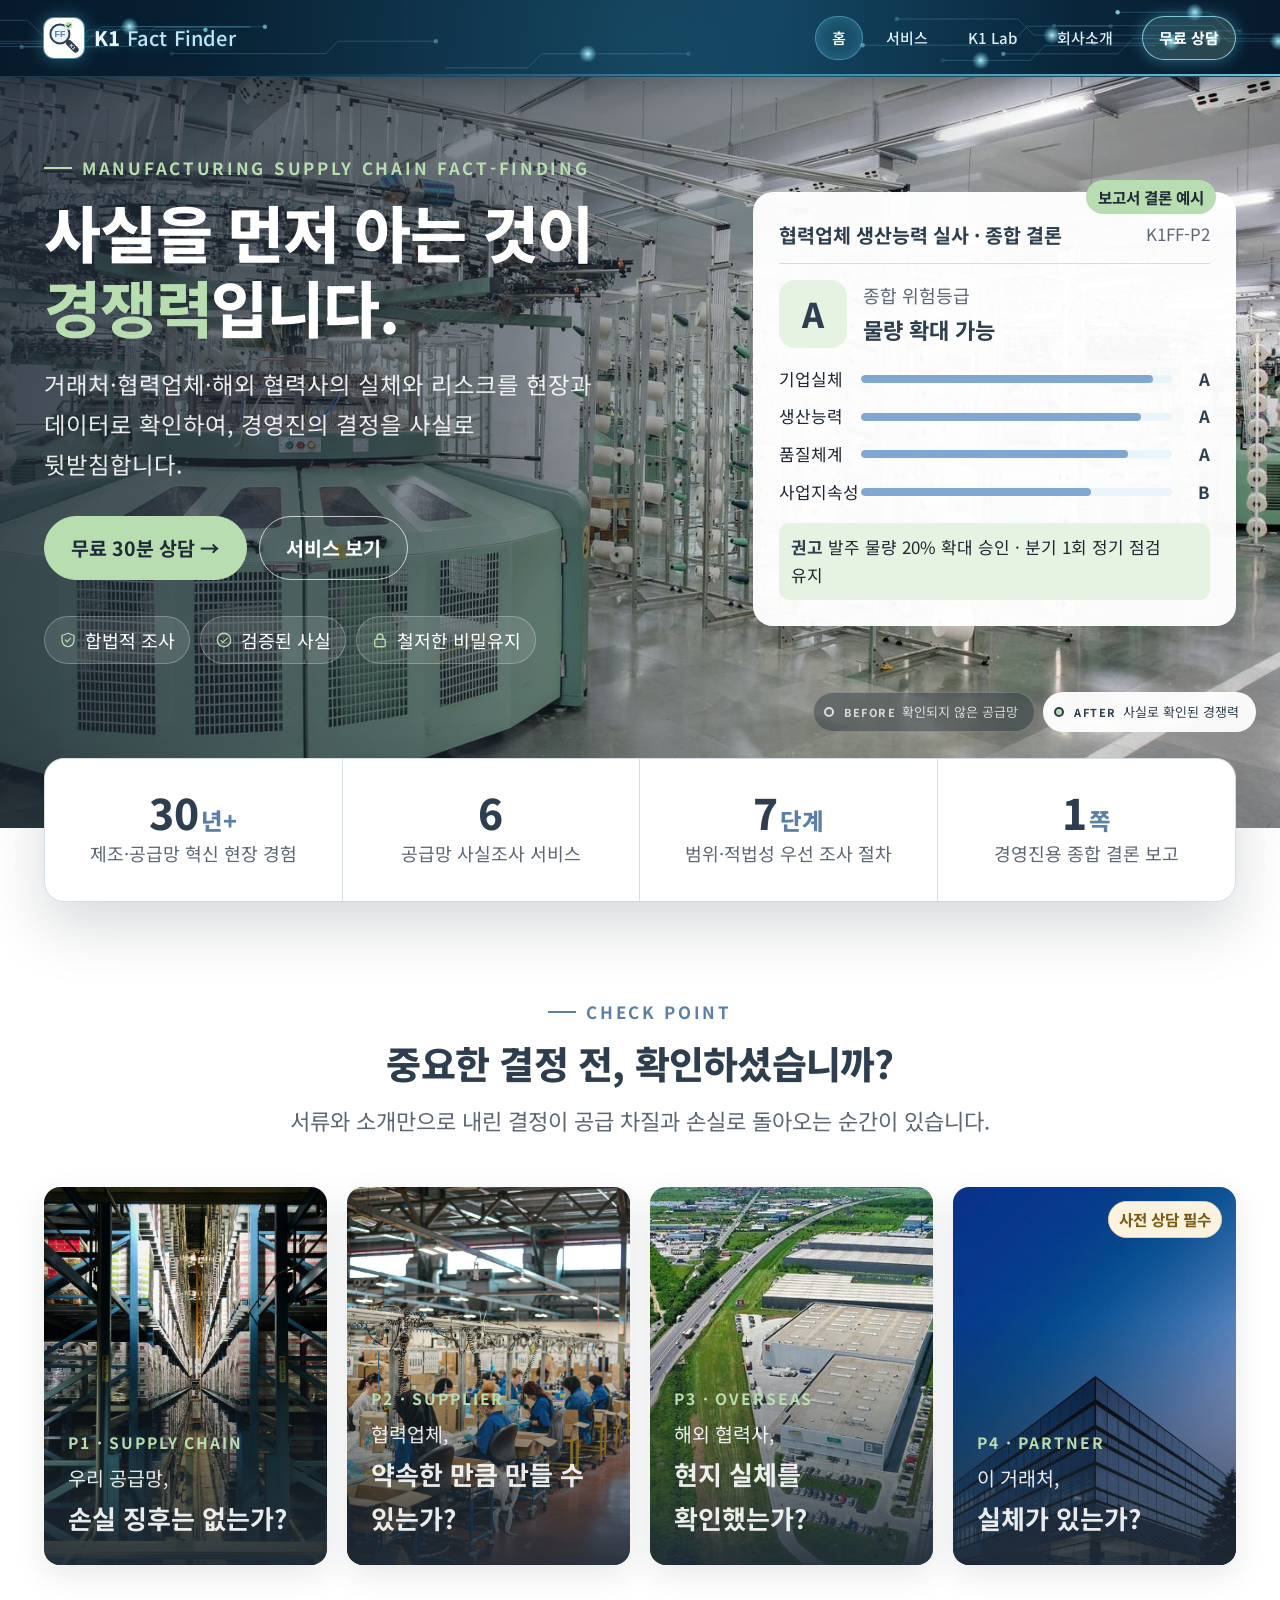
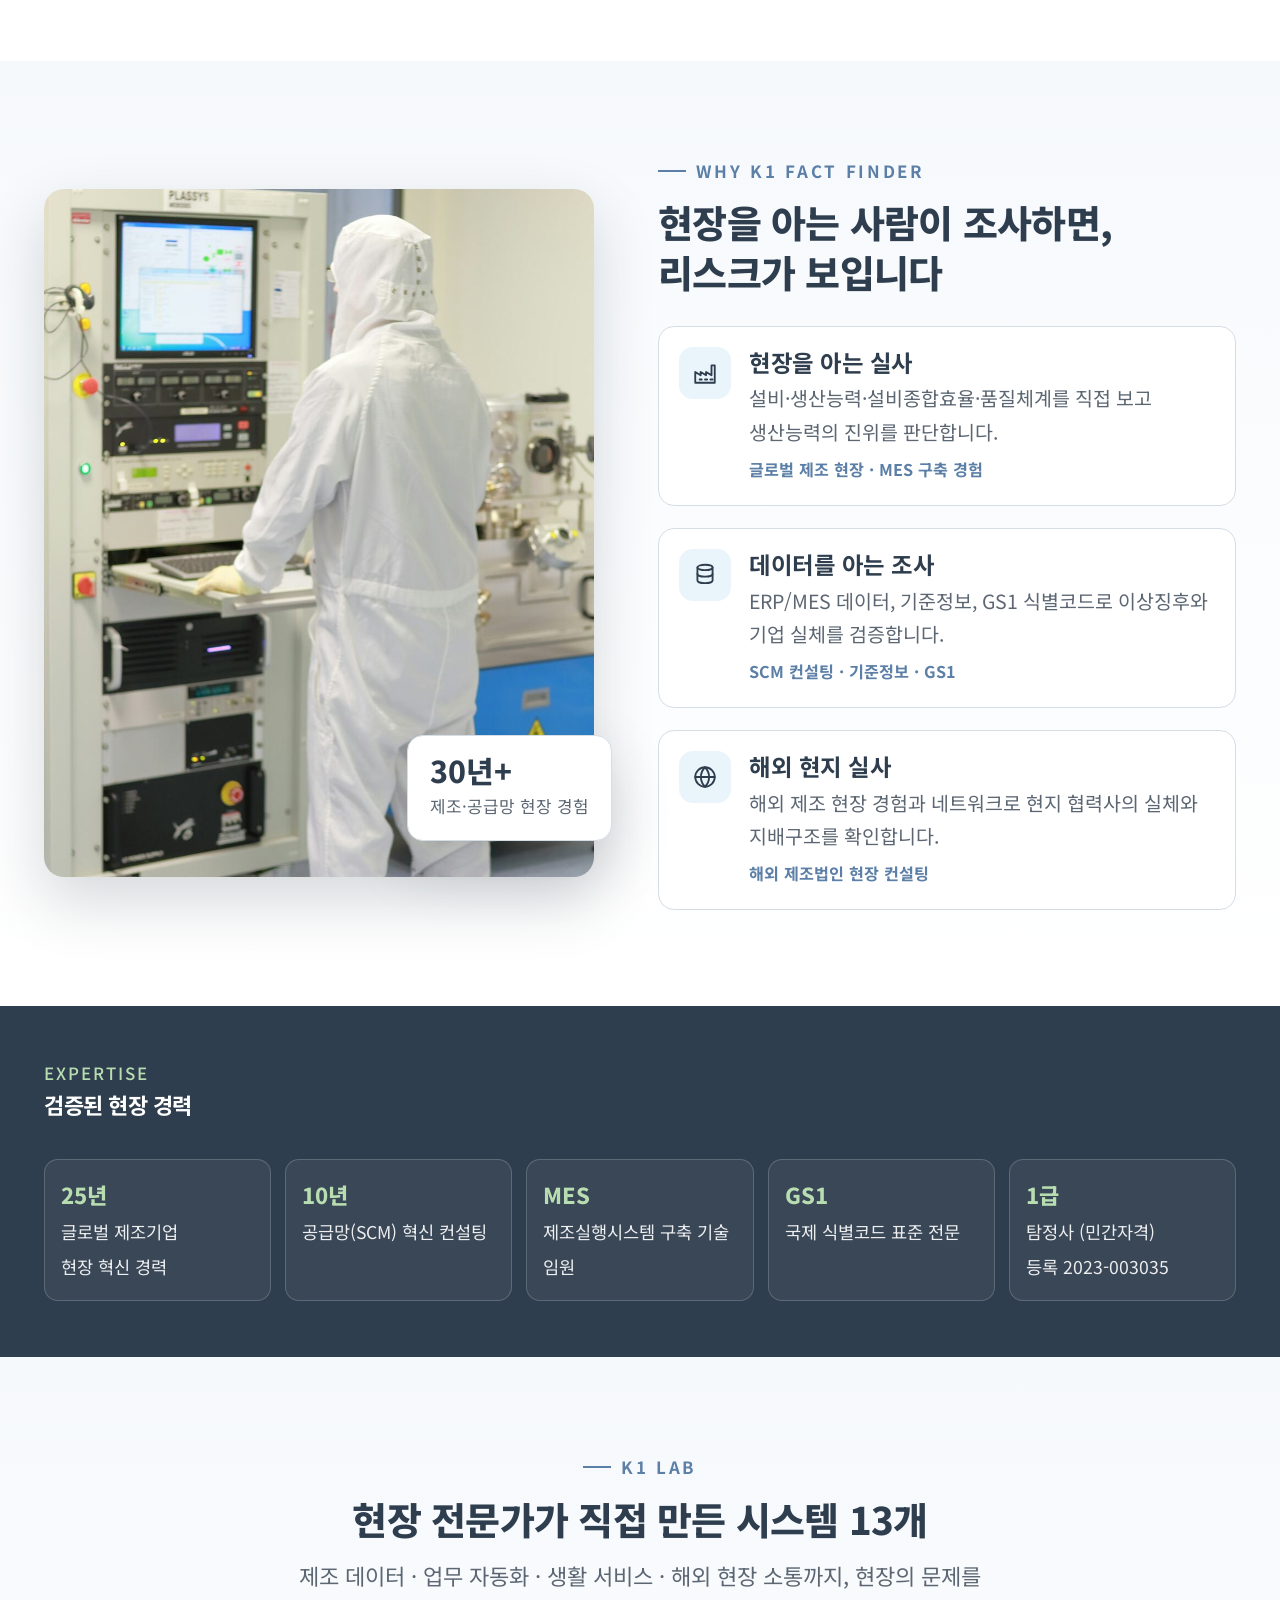
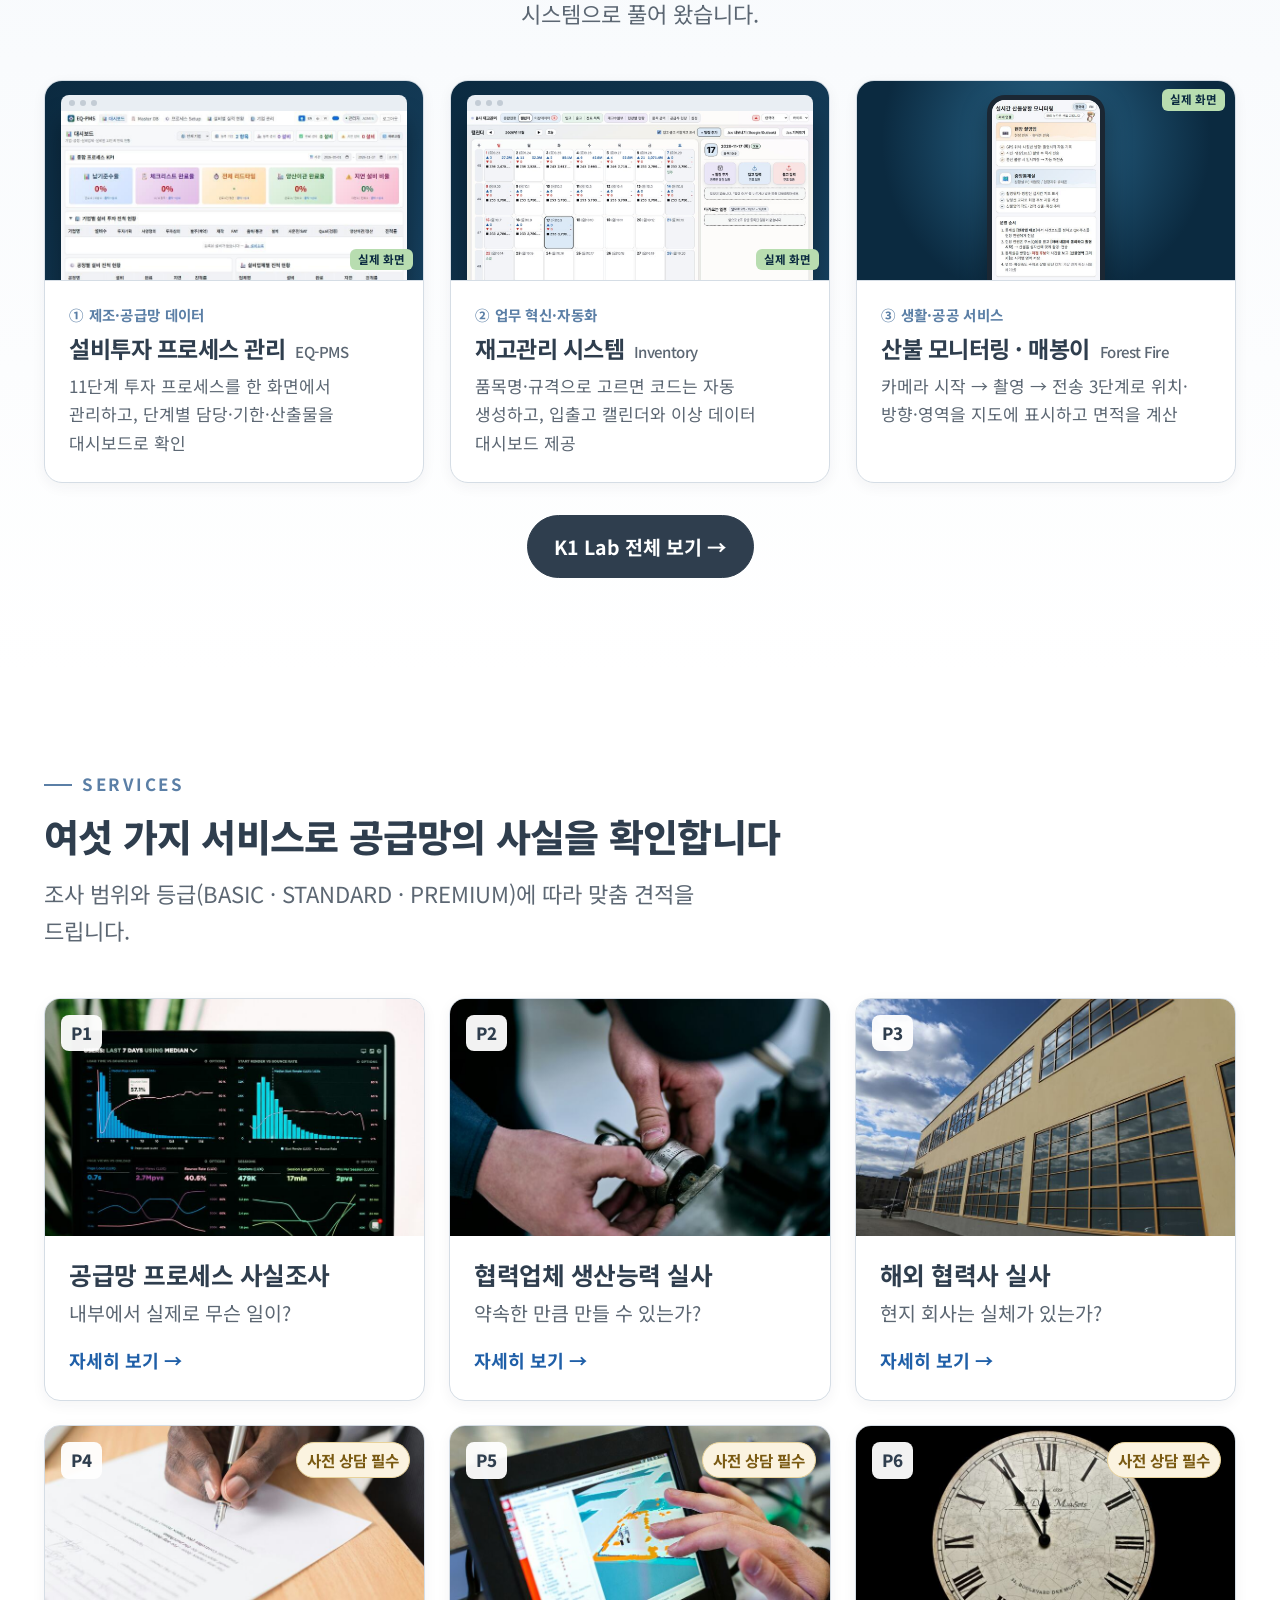
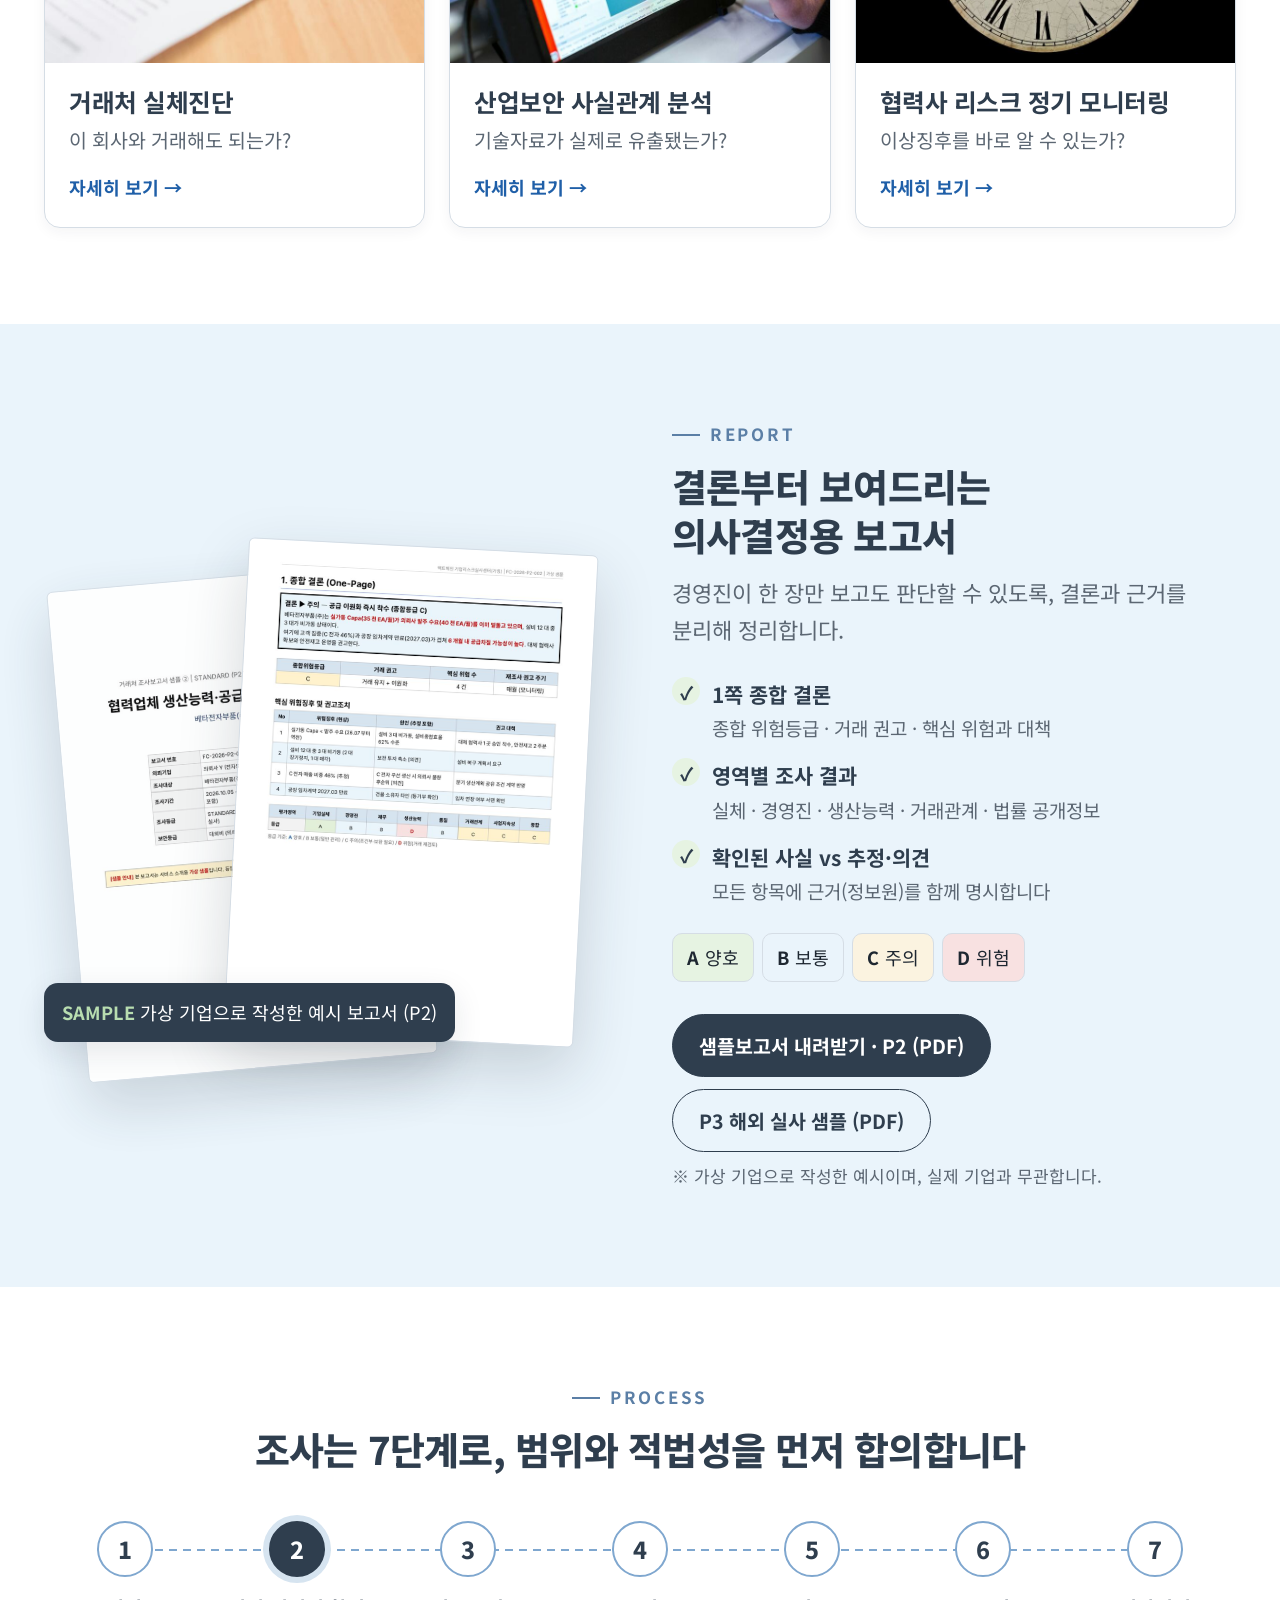
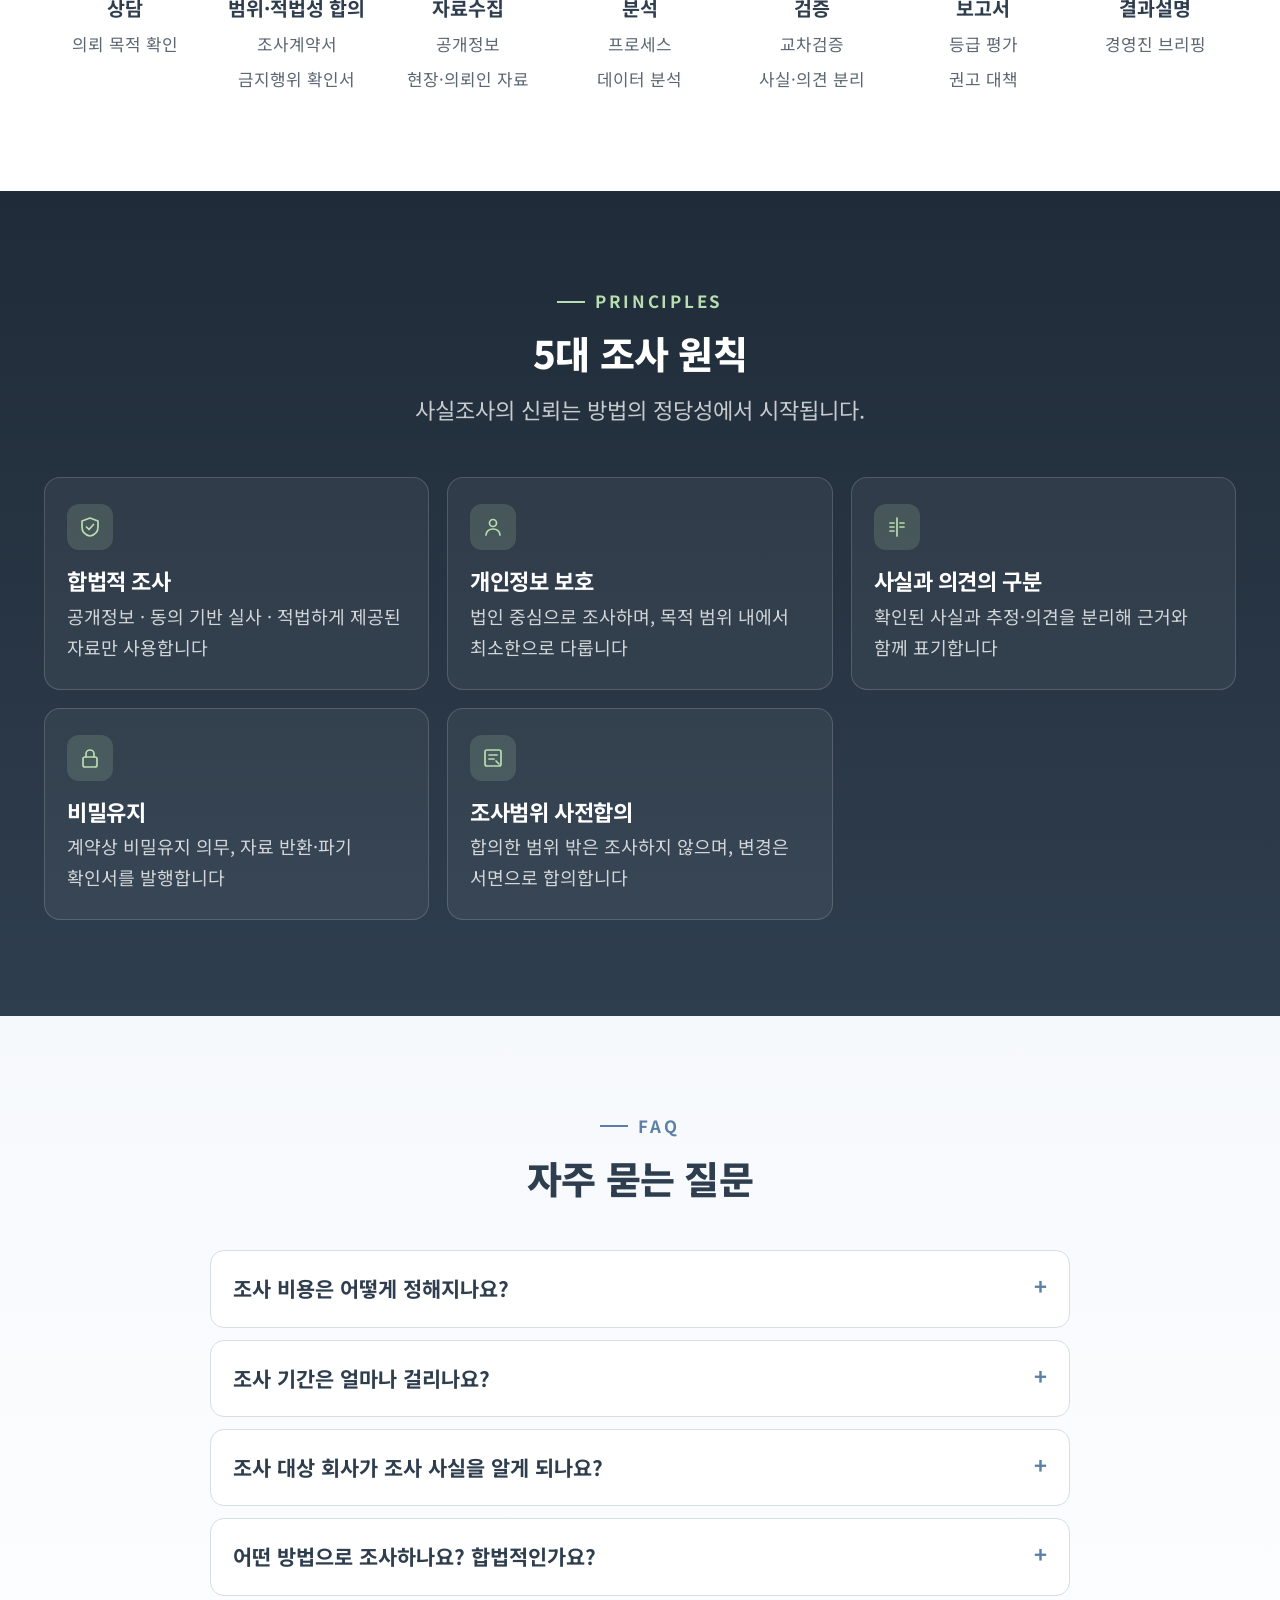
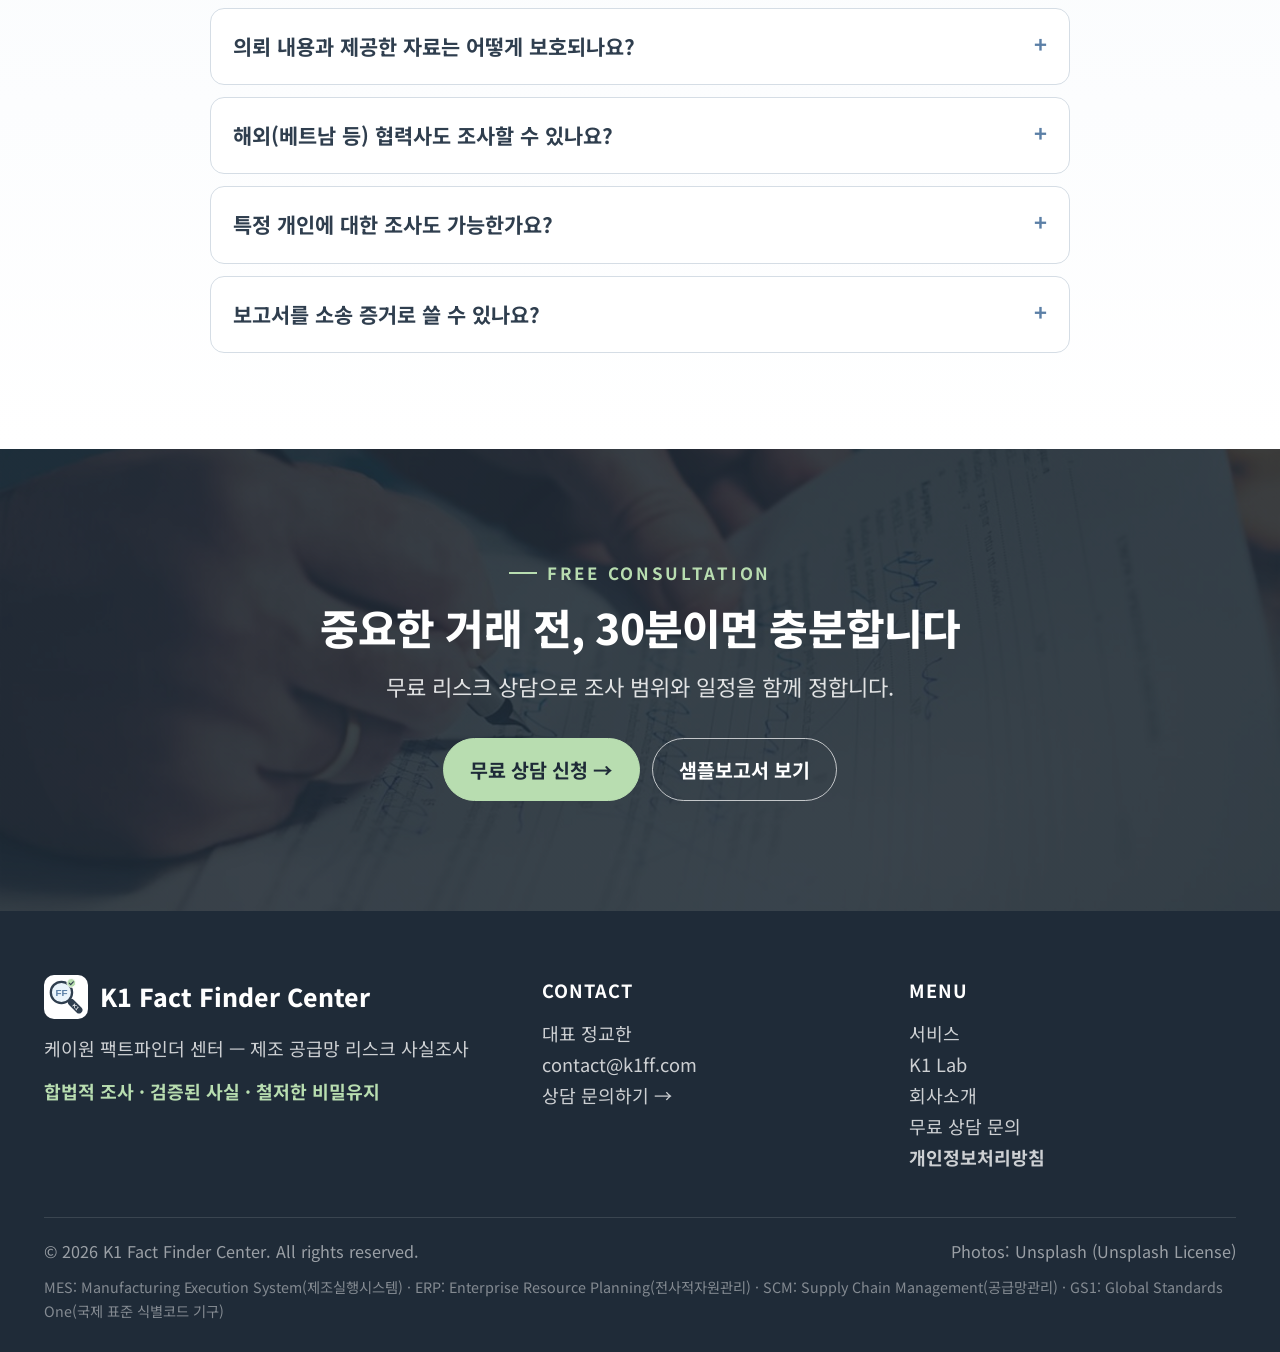
==== commit 7bd3672e: "Add files via upload" ====
--- a/index.html
+++ b/index.html
@@ -11,7 +11,7 @@
 <link rel="preconnect" href="https://fonts.googleapis.com">
 <link rel="preconnect" href="https://fonts.gstatic.com" crossorigin>
 <link href="https://fonts.googleapis.com/css2?family=Noto+Sans+KR:wght@400;500;700;800&display=swap" rel="stylesheet">
-<link rel="stylesheet" href="css/style.css?v=20261117">
+<link rel="stylesheet" href="css/style.css?v=20261117b">
 </head>
 <body class="pg-home">
 <header class="site-header">
@@ -101,7 +101,7 @@
 <section class="bg-soft lab-home" id="lab"><div class="wrap">
   <div class="section-head center"><p class="eyebrow">K1 Lab</p><h2>현장 전문가가 직접 만든 시스템 13개</h2>
   <p class="lead">제조 데이터 · 업무 자동화 · 생활 서비스 · 해외 현장 소통까지, 현장의 문제를 시스템으로 풀어 왔습니다.</p></div>
-  <div class="lab-grid three"><article class="lab-card sm reveal"><div class="mock m-check" aria-hidden="true"><div class="mk-qr"></div><div class="mk-list"><p><s class="ok">✓</s><b></b></p><p><s class="ok">✓</s><b></b></p><p><s class="ng">!</s><b class="r"></b></p><p><s class="ok">✓</s><b></b></p></div></div><div class="lab-body"><p class="lab-g">① 제조·공급망 데이터</p><h3>부품 일상점검 시스템 <small>Daily Check</small></h3><p class="lab-s">QR로 부품을 찾아 점검하고, 상·하한 기준으로 정상/이상을 자동 판정해 조치까지 기록</p></div></article><article class="lab-card sm reveal"><div class="mock m-tree" aria-hidden="true"><div class="mk-tree"><i class="t0">결과</i><i class="t1 bad">과정</i><i class="t1">과정</i><i class="t2 bad">원인</i><i class="t2">원인</i><i class="t2">원인</i></div><div class="mk-sig"><u class="g"></u><u class="g"></u><u class="y"></u><u class="r"></u><u class="g"></u></div></div><div class="lab-body"><p class="lab-g">① 제조·공급망 데이터</p><h3>경영자 생산 대시보드 <small>Executive Dashboard</small></h3><p class="lab-s">결과 → 과정 → 원인 연계 트리로 목표 미달 경로를 강조하고, 지표마다 산식·출처를 공개</p></div></article><article class="lab-card sm reveal"><div class="mock m-chat" aria-hidden="true"><div class="mk-chat"><p class="l">Xin chào!</p><p class="r">안녕하세요!</p><p class="l">Cảm ơn</p><p class="r">감사합니다</p></div></div><div class="lab-body"><p class="lab-g">④ 해외 현장 소통</p><h3>입말이 <small>5개국어 학습</small></h3><p class="lab-s">한국어·베트남어·영어·중국어·일본어 실전 문장과 원어 발음을 하루 두 번 자동으로 전달</p></div></article></div>
+  <div class="lab-grid three"><article class="lab-card sm reveal"><button class="shot shot-d" data-src="assets/img/lab/eqpms.jpg" aria-label="설비투자 프로세스 관리 실제 화면 크게 보기"><span class="bar"><i></i><i></i><i></i></span><img src="assets/img/lab/eqpms.jpg" alt="설비투자 프로세스 관리 실제 화면" loading="lazy"><em>실제 화면</em></button><div class="lab-body"><p class="lab-g">① 제조·공급망 데이터</p><h3>설비투자 프로세스 관리 <small>EQ-PMS</small></h3><p class="lab-s">11단계 투자 프로세스를 한 화면에서 관리하고, 단계별 담당·기한·산출물을 대시보드로 확인</p></div></article><article class="lab-card sm reveal"><button class="shot shot-d" data-src="assets/img/lab/inventory.jpg" aria-label="재고관리 시스템 실제 화면 크게 보기"><span class="bar"><i></i><i></i><i></i></span><img src="assets/img/lab/inventory.jpg" alt="재고관리 시스템 실제 화면" loading="lazy"><em>실제 화면</em></button><div class="lab-body"><p class="lab-g">② 업무 혁신·자동화</p><h3>재고관리 시스템 <small>Inventory</small></h3><p class="lab-s">품목명·규격으로 고르면 코드는 자동 생성하고, 입출고 캘린더와 이상 데이터 대시보드 제공</p></div></article><article class="lab-card sm reveal"><button class="shot shot-m" data-src="assets/img/lab/fire.jpg" aria-label="산불 모니터링 · 매봉이 실제 화면 크게 보기"><span class="phone"><img src="assets/img/lab/fire.jpg" alt="산불 모니터링 · 매봉이 실제 화면" loading="lazy"></span><em>실제 화면</em></button><div class="lab-body"><p class="lab-g">③ 생활·공공 서비스</p><h3>산불 모니터링 · 매봉이 <small>Forest Fire</small></h3><p class="lab-s">카메라 시작 → 촬영 → 전송 3단계로 위치·방향·영역을 지도에 표시하고 면적을 계산</p></div></article></div>
   <div class="btns" style="justify-content:center"><a class="btn btn-primary" href="lab.html">K1 Lab 전체 보기 →</a></div>
 </div></section>
 
@@ -188,6 +188,7 @@
     <p class="abbr">MES: Manufacturing Execution System(제조실행시스템) · ERP: Enterprise Resource Planning(전사적자원관리) · SCM: Supply Chain Management(공급망관리) · GS1: Global Standards One(국제 표준 식별코드 기구)</p>
   </div>
 </footer>
-<script src="js/main.js?v=20261117"></script>
+<script src="js/lab.js?v=20261117b"></script>
+<script src="js/main.js?v=20261117b"></script>
 </body>
 </html>
--- a/css/style.css
+++ b/css/style.css
@@ -500,3 +500,21 @@
   .lab-stats .stat-grid>div:nth-child(3){border-left:0}
   .lab-stats .stat-grid>div:nth-child(n+3){border-top:1px solid var(--line)}
 }
+
+/* K1 Lab 실제 화면 (2026.11.17) */
+.shot{all:unset;box-sizing:border-box;display:block;height:200px;position:relative;cursor:zoom-in;overflow:hidden;border-bottom:1px solid var(--line);background:linear-gradient(135deg,#0b2a40,#16405e)}
+.shot img{display:block}
+.shot-d{padding:30px 16px 0}
+.shot-d .bar{position:absolute;left:16px;right:16px;top:14px;height:16px;background:#e9eef3;border-radius:8px 8px 0 0;display:flex;gap:5px;align-items:center;padding-left:8px}
+.shot-d .bar i{width:6px;height:6px;border-radius:50%;background:#c3ccd5}
+.shot-d img{width:100%;height:auto;border-radius:0 0 4px 4px;box-shadow:0 10px 24px rgba(0,0,0,.35);transition:transform .5s}
+.shot-m{display:flex;justify-content:center;padding-top:14px;background:radial-gradient(circle at 50% 30%,#2b6a8f,#0b2a40 70%)}
+.shot-m .phone{width:118px;border:5px solid #1b2733;border-radius:18px 18px 0 0;border-bottom:0;overflow:hidden;box-shadow:0 10px 26px rgba(0,0,0,.4);background:#fff}
+.shot-m img{width:100%;height:auto;transition:transform .5s}
+.shot em{position:absolute;right:10px;top:8px;font-style:normal;font-size:11.5px;font-weight:700;color:#0b2a40;background:#B8DDB0;padding:1px 8px;border-radius:6px}
+.shot-d em{top:auto;bottom:10px}
+.lab-card:hover .shot-d img{transform:translateY(-6px)}
+.lab-card:hover .shot-m img{transform:translateY(-14px)}
+.lab-lb{position:fixed;inset:0;background:rgba(7,26,43,.86);display:none;align-items:center;justify-content:center;z-index:200;padding:24px;cursor:zoom-out}
+.lab-lb.on{display:flex}
+.lab-lb img{max-width:min(1100px,96vw);max-height:90vh;border-radius:10px;box-shadow:0 20px 60px rgba(0,0,0,.5);background:#fff}
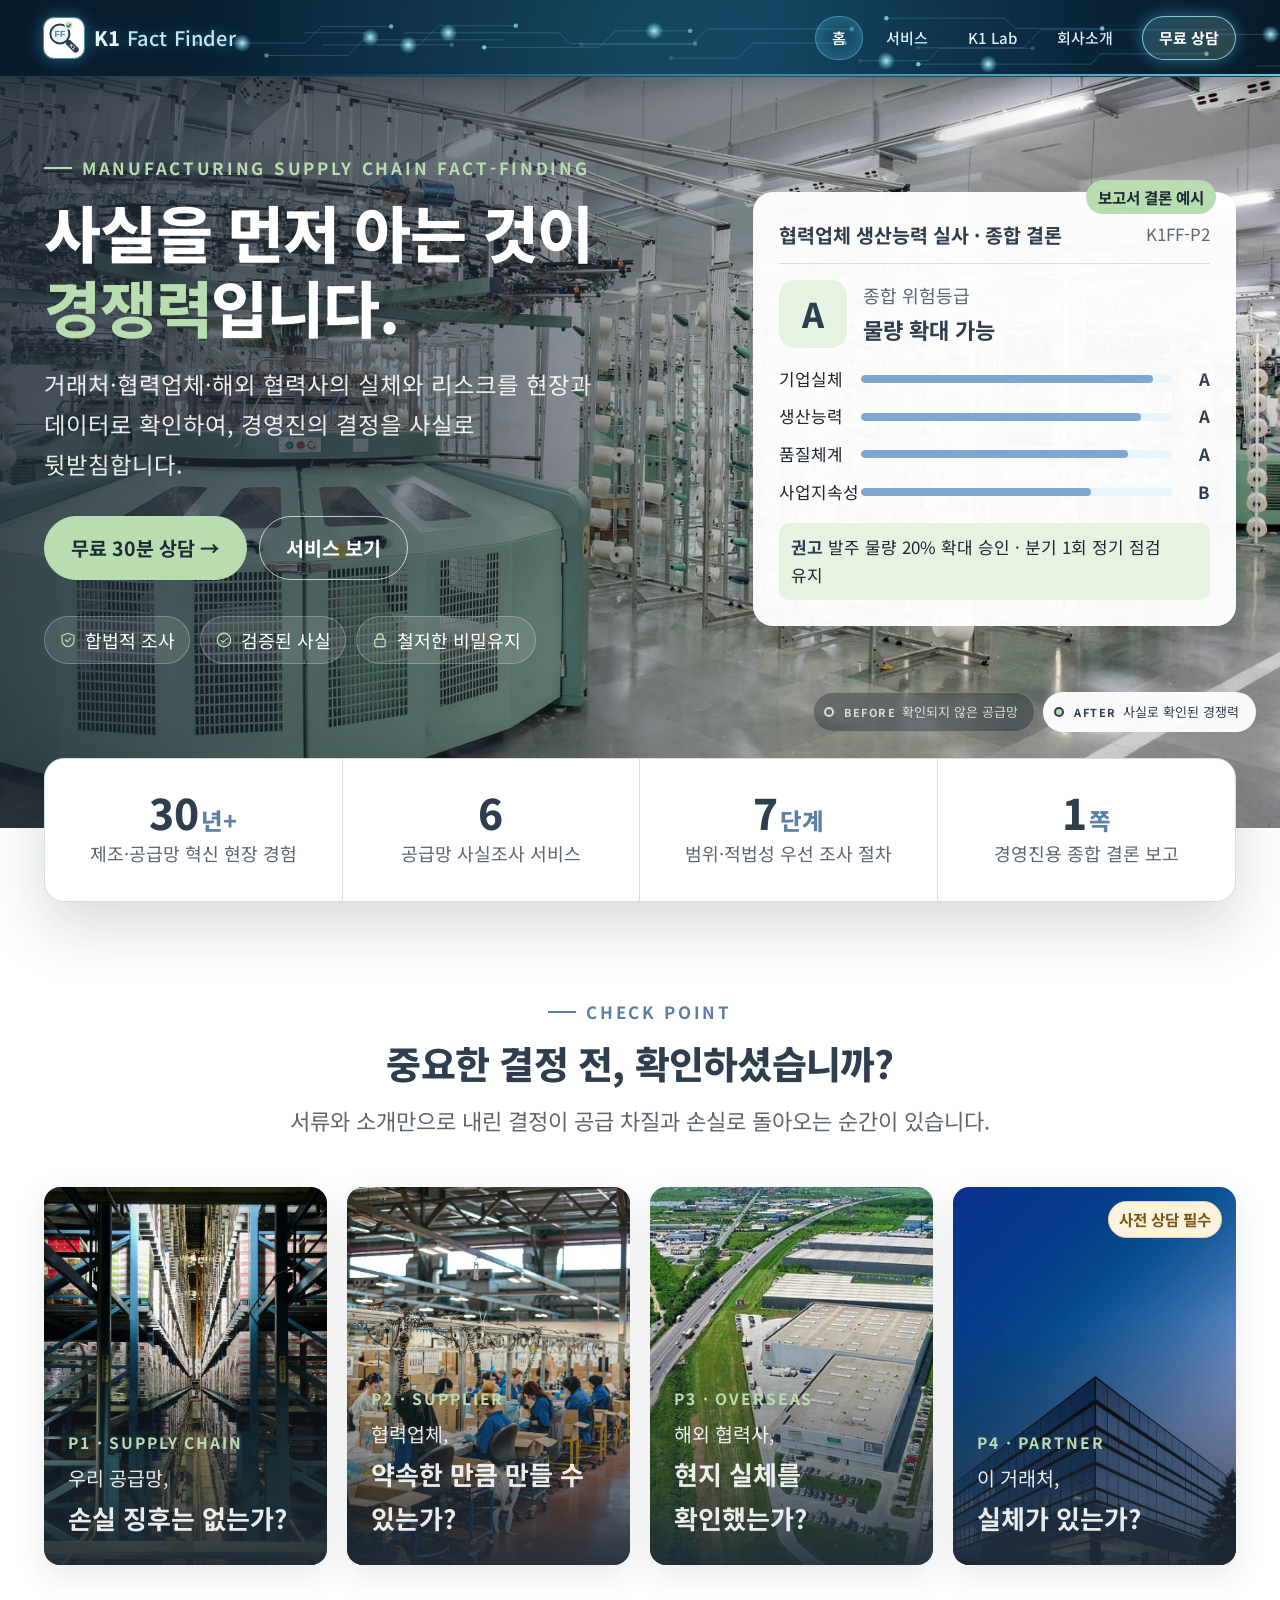
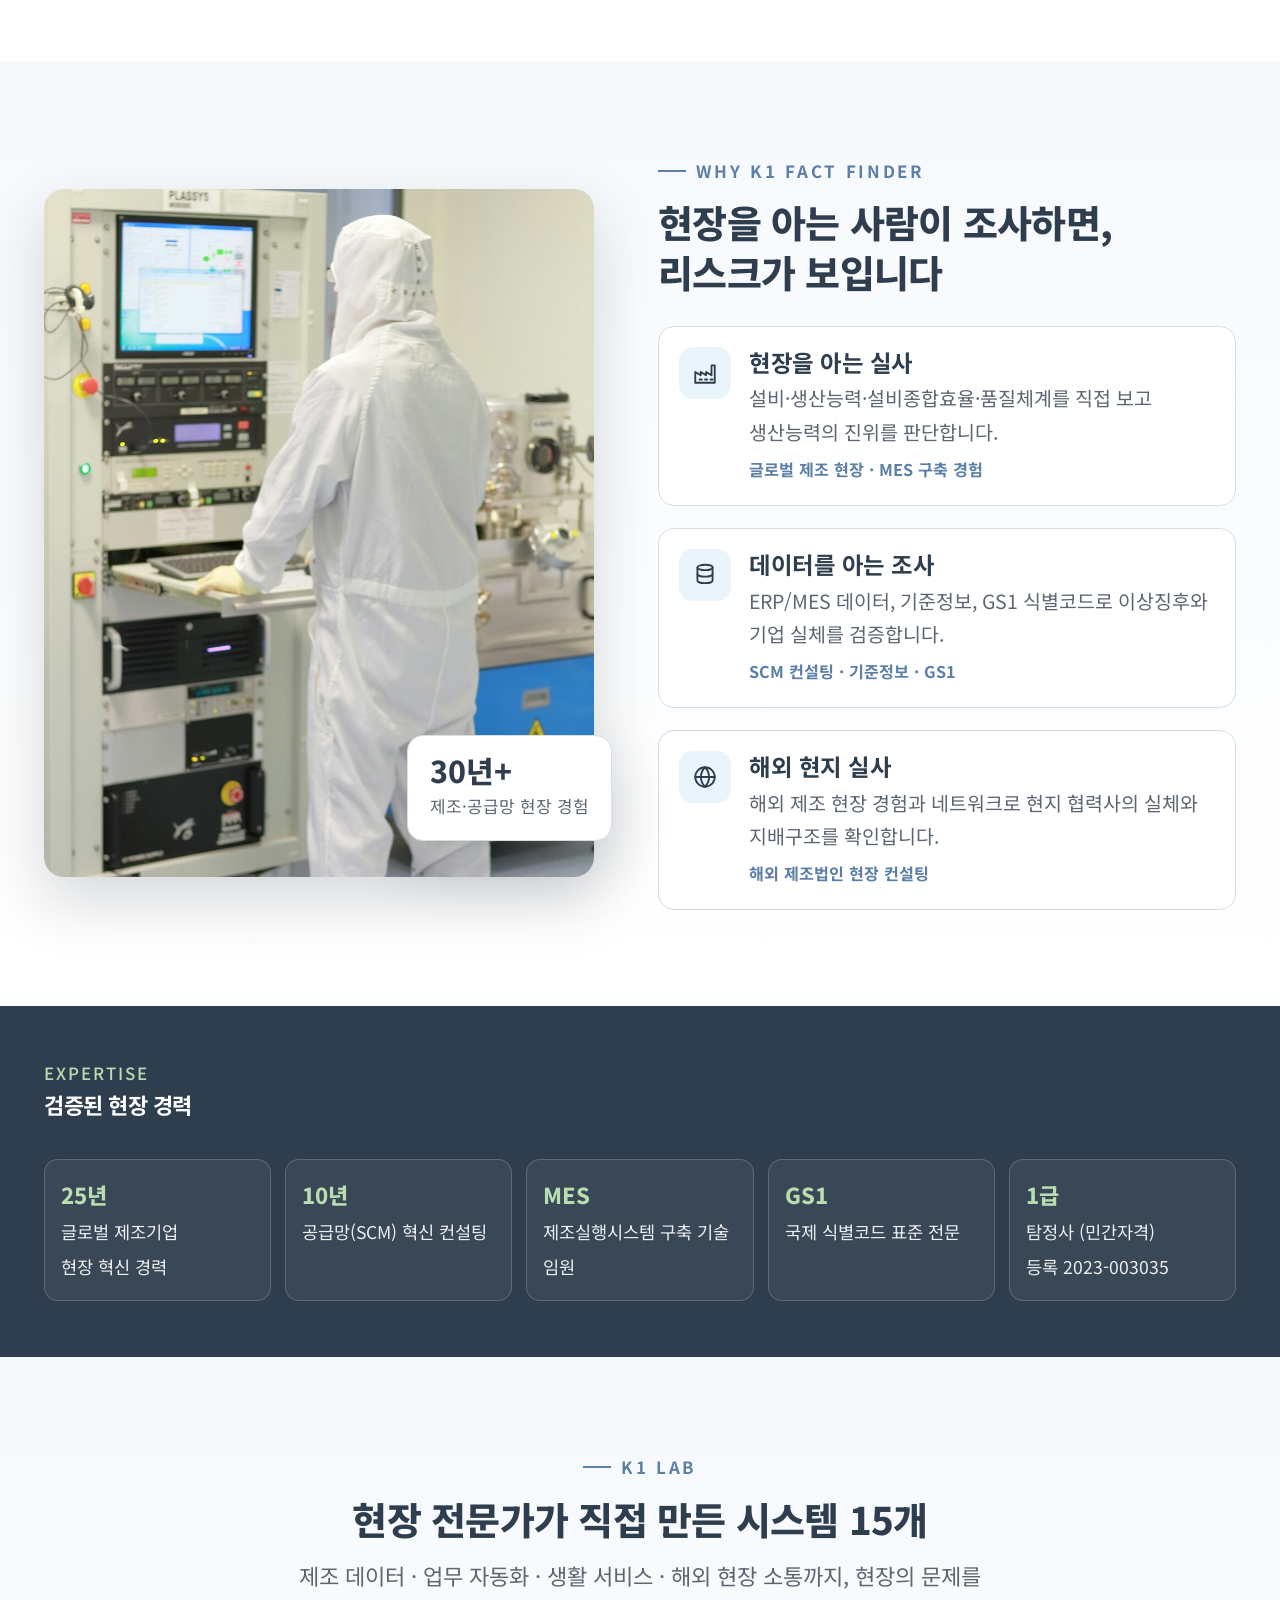
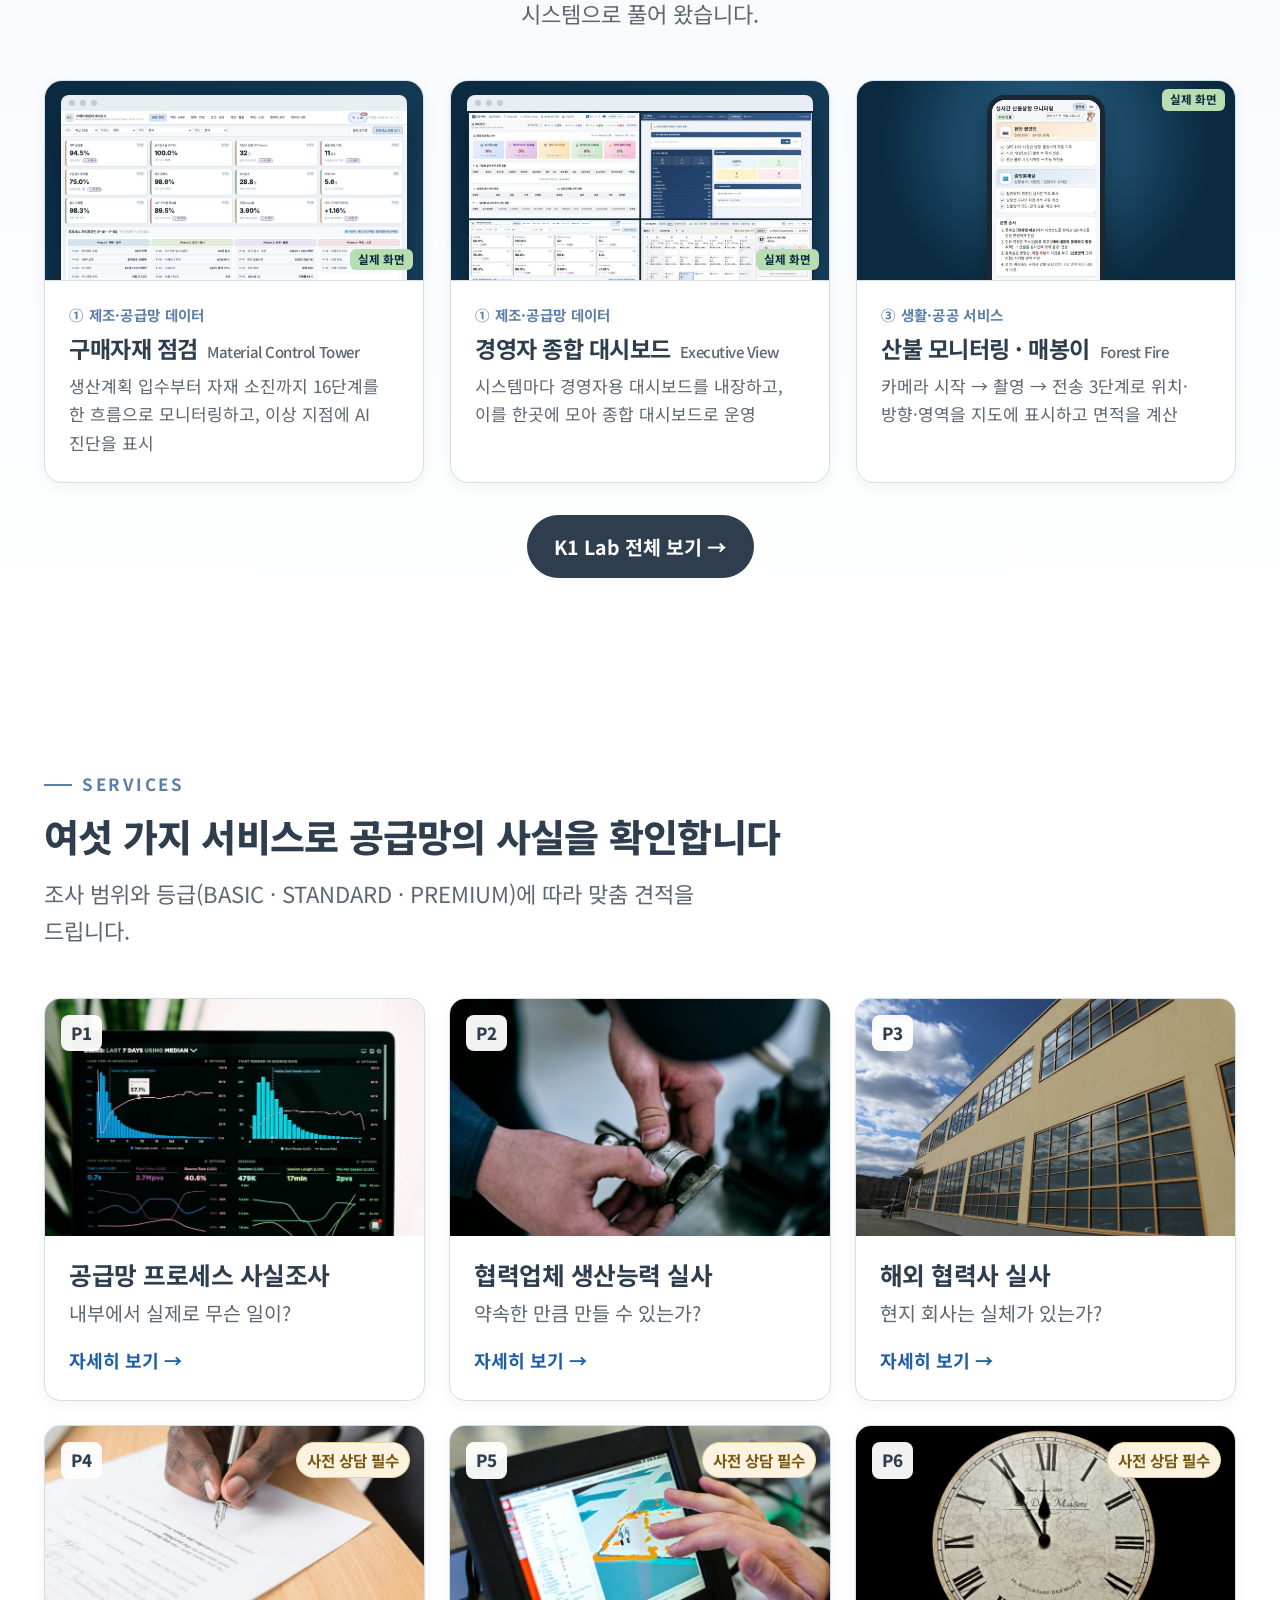
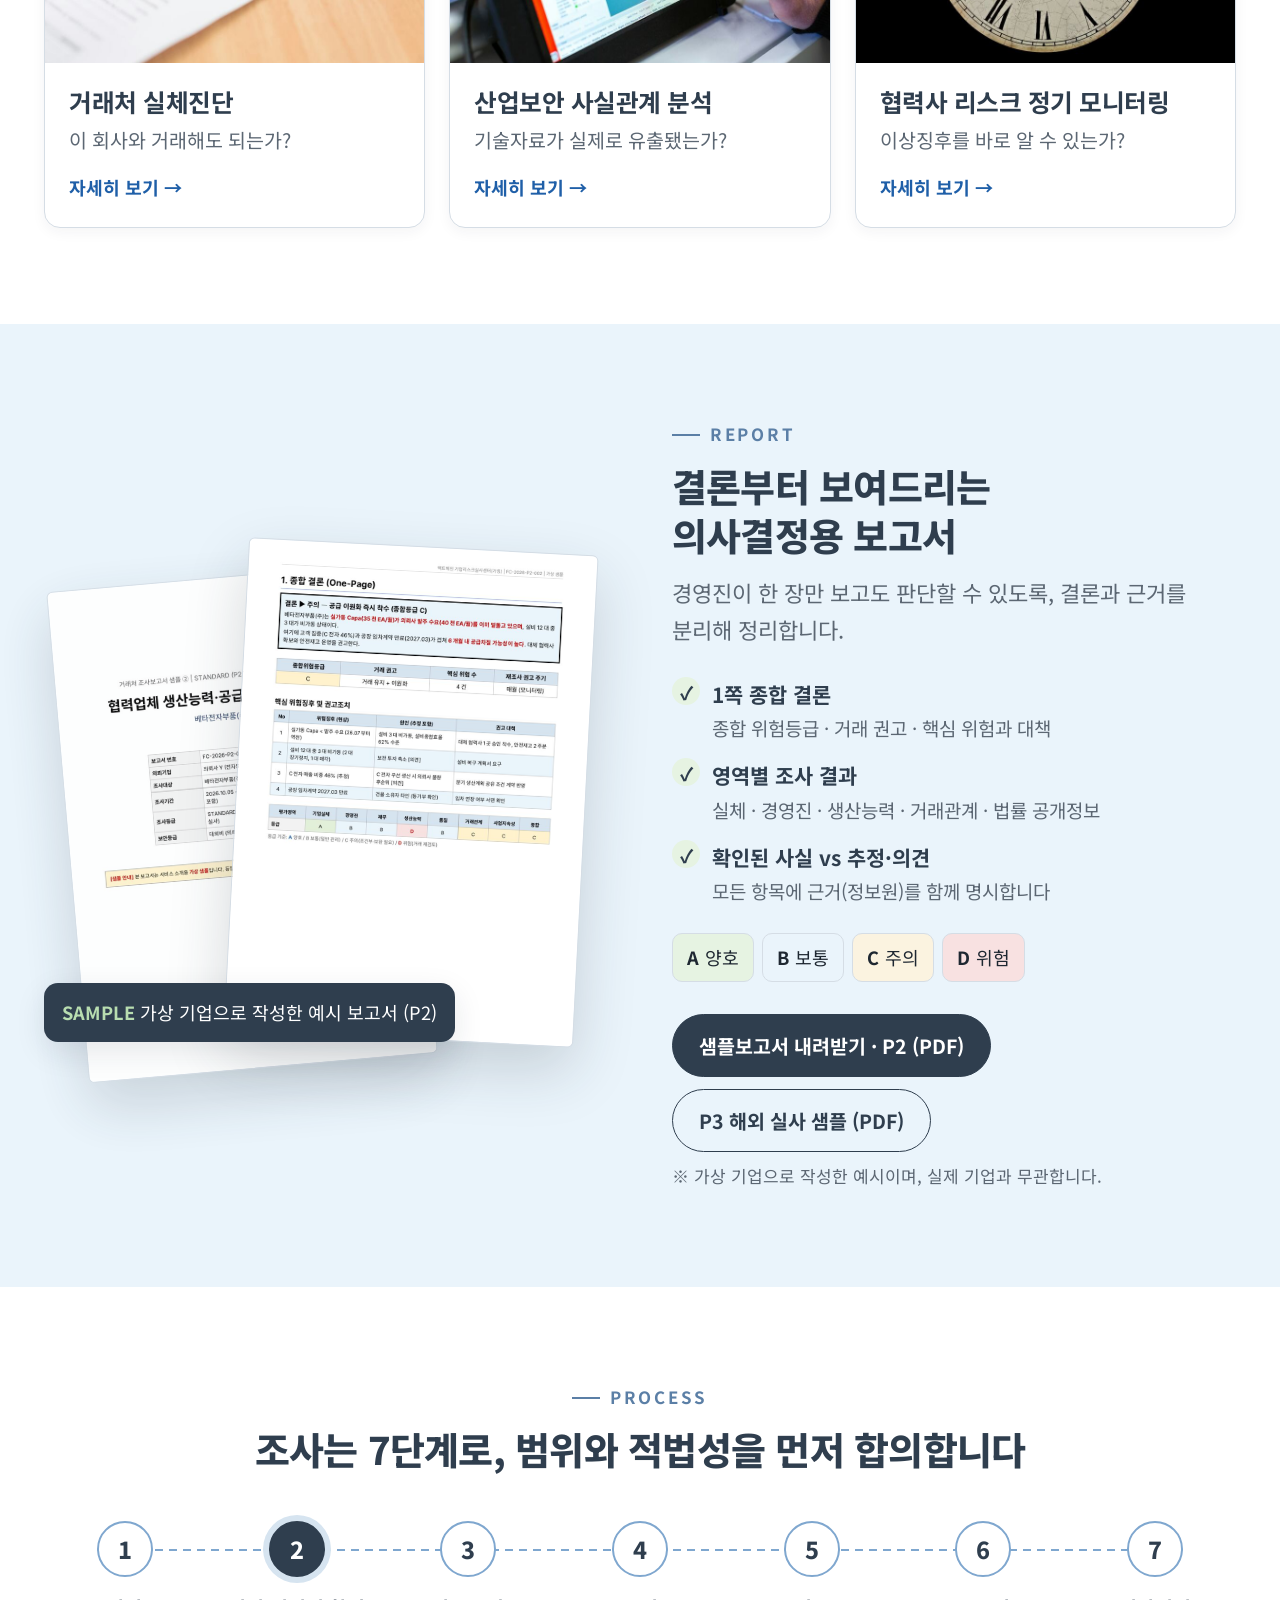
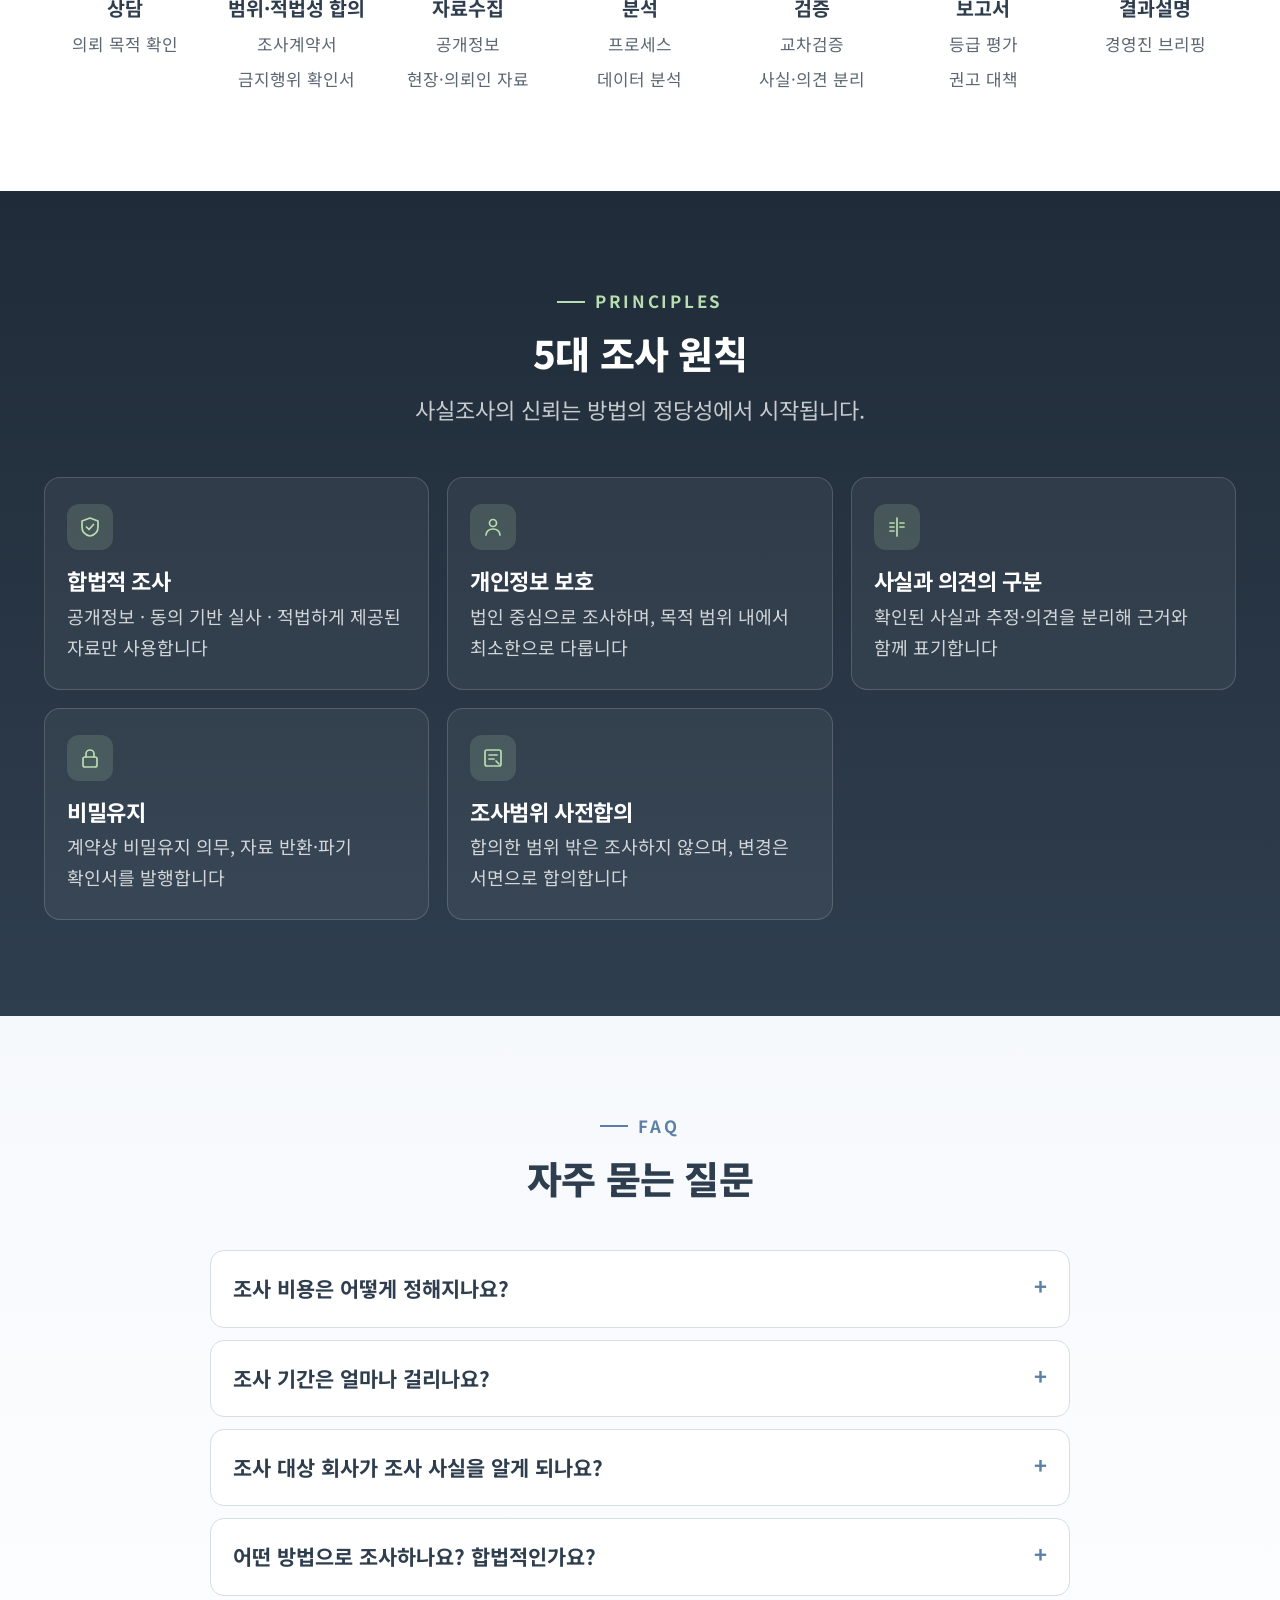
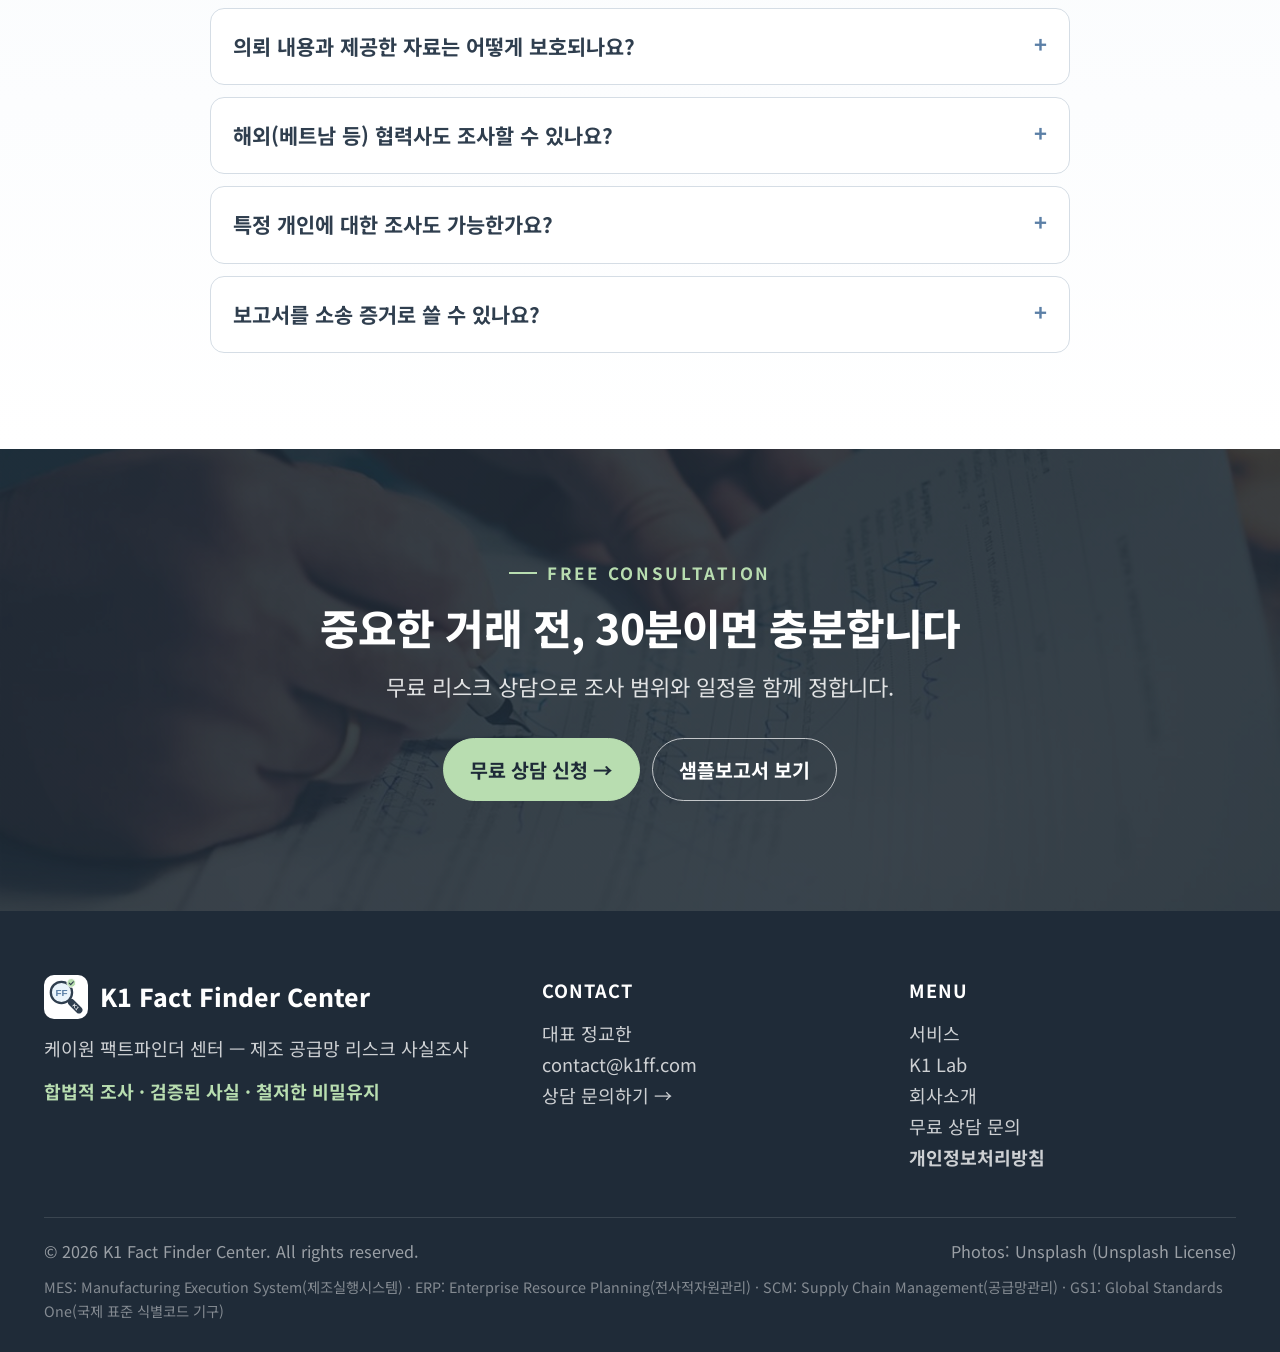
==== commit b38b8926: "Add files via upload" ====
--- a/index.html
+++ b/index.html
@@ -11,7 +11,7 @@
 <link rel="preconnect" href="https://fonts.googleapis.com">
 <link rel="preconnect" href="https://fonts.gstatic.com" crossorigin>
 <link href="https://fonts.googleapis.com/css2?family=Noto+Sans+KR:wght@400;500;700;800&display=swap" rel="stylesheet">
-<link rel="stylesheet" href="css/style.css?v=20261117b">
+<link rel="stylesheet" href="css/style.css?v=20261117c">
 </head>
 <body class="pg-home">
 <header class="site-header">
@@ -99,9 +99,9 @@
   </div>
 </div></section>
 <section class="bg-soft lab-home" id="lab"><div class="wrap">
-  <div class="section-head center"><p class="eyebrow">K1 Lab</p><h2>현장 전문가가 직접 만든 시스템 13개</h2>
+  <div class="section-head center"><p class="eyebrow">K1 Lab</p><h2>현장 전문가가 직접 만든 시스템 15개</h2>
   <p class="lead">제조 데이터 · 업무 자동화 · 생활 서비스 · 해외 현장 소통까지, 현장의 문제를 시스템으로 풀어 왔습니다.</p></div>
-  <div class="lab-grid three"><article class="lab-card sm reveal"><button class="shot shot-d" data-src="assets/img/lab/eqpms.jpg" aria-label="설비투자 프로세스 관리 실제 화면 크게 보기"><span class="bar"><i></i><i></i><i></i></span><img src="assets/img/lab/eqpms.jpg" alt="설비투자 프로세스 관리 실제 화면" loading="lazy"><em>실제 화면</em></button><div class="lab-body"><p class="lab-g">① 제조·공급망 데이터</p><h3>설비투자 프로세스 관리 <small>EQ-PMS</small></h3><p class="lab-s">11단계 투자 프로세스를 한 화면에서 관리하고, 단계별 담당·기한·산출물을 대시보드로 확인</p></div></article><article class="lab-card sm reveal"><button class="shot shot-d" data-src="assets/img/lab/inventory.jpg" aria-label="재고관리 시스템 실제 화면 크게 보기"><span class="bar"><i></i><i></i><i></i></span><img src="assets/img/lab/inventory.jpg" alt="재고관리 시스템 실제 화면" loading="lazy"><em>실제 화면</em></button><div class="lab-body"><p class="lab-g">② 업무 혁신·자동화</p><h3>재고관리 시스템 <small>Inventory</small></h3><p class="lab-s">품목명·규격으로 고르면 코드는 자동 생성하고, 입출고 캘린더와 이상 데이터 대시보드 제공</p></div></article><article class="lab-card sm reveal"><button class="shot shot-m" data-src="assets/img/lab/fire.jpg" aria-label="산불 모니터링 · 매봉이 실제 화면 크게 보기"><span class="phone"><img src="assets/img/lab/fire.jpg" alt="산불 모니터링 · 매봉이 실제 화면" loading="lazy"></span><em>실제 화면</em></button><div class="lab-body"><p class="lab-g">③ 생활·공공 서비스</p><h3>산불 모니터링 · 매봉이 <small>Forest Fire</small></h3><p class="lab-s">카메라 시작 → 촬영 → 전송 3단계로 위치·방향·영역을 지도에 표시하고 면적을 계산</p></div></article></div>
+  <div class="lab-grid three"><article class="lab-card sm reveal"><button class="shot shot-d" data-src="assets/img/lab/procure.jpg" aria-label="구매자재 점검 실제 화면 크게 보기"><span class="bar"><i></i><i></i><i></i></span><img src="assets/img/lab/procure.jpg" alt="구매자재 점검 실제 화면" loading="lazy"><em>실제 화면</em></button><div class="lab-body"><p class="lab-g">① 제조·공급망 데이터</p><h3>구매자재 점검 <small>Material Control Tower</small></h3><p class="lab-s">생산계획 입수부터 자재 소진까지 16단계를 한 흐름으로 모니터링하고, 이상 지점에 AI 진단을 표시</p></div></article><article class="lab-card sm reveal"><button class="shot shot-d" data-src="assets/img/lab/exec.jpg" aria-label="경영자 종합 대시보드 실제 화면 크게 보기"><span class="bar"><i></i><i></i><i></i></span><img src="assets/img/lab/exec.jpg" alt="경영자 종합 대시보드 실제 화면" loading="lazy"><em>실제 화면</em></button><div class="lab-body"><p class="lab-g">① 제조·공급망 데이터</p><h3>경영자 종합 대시보드 <small>Executive View</small></h3><p class="lab-s">시스템마다 경영자용 대시보드를 내장하고, 이를 한곳에 모아 종합 대시보드로 운영</p></div></article><article class="lab-card sm reveal"><button class="shot shot-m" data-src="assets/img/lab/fire.jpg" aria-label="산불 모니터링 · 매봉이 실제 화면 크게 보기"><span class="phone"><img src="assets/img/lab/fire.jpg" alt="산불 모니터링 · 매봉이 실제 화면" loading="lazy"></span><em>실제 화면</em></button><div class="lab-body"><p class="lab-g">③ 생활·공공 서비스</p><h3>산불 모니터링 · 매봉이 <small>Forest Fire</small></h3><p class="lab-s">카메라 시작 → 촬영 → 전송 3단계로 위치·방향·영역을 지도에 표시하고 면적을 계산</p></div></article></div>
   <div class="btns" style="justify-content:center"><a class="btn btn-primary" href="lab.html">K1 Lab 전체 보기 →</a></div>
 </div></section>
 
@@ -188,7 +188,7 @@
     <p class="abbr">MES: Manufacturing Execution System(제조실행시스템) · ERP: Enterprise Resource Planning(전사적자원관리) · SCM: Supply Chain Management(공급망관리) · GS1: Global Standards One(국제 표준 식별코드 기구)</p>
   </div>
 </footer>
-<script src="js/lab.js?v=20261117b"></script>
-<script src="js/main.js?v=20261117b"></script>
+<script src="js/lab.js?v=20261117c"></script>
+<script src="js/main.js?v=20261117c"></script>
 </body>
 </html>
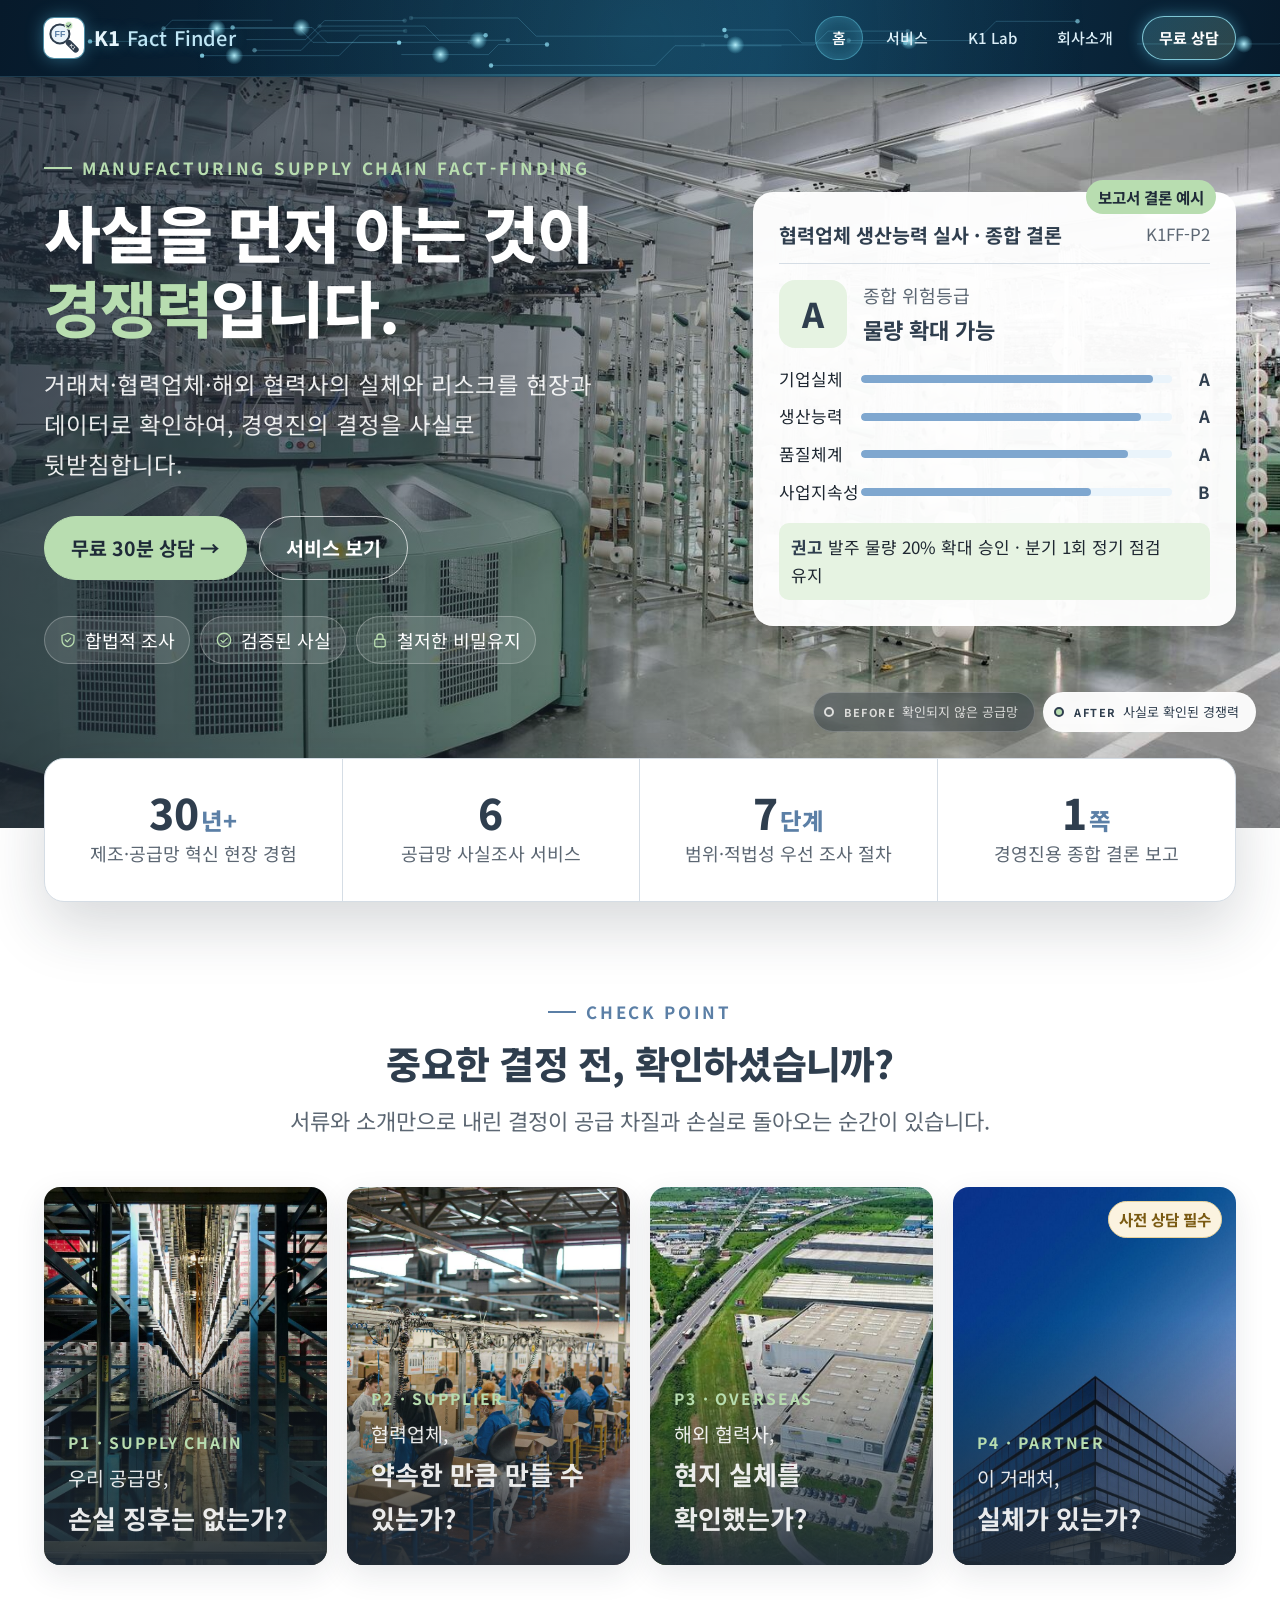
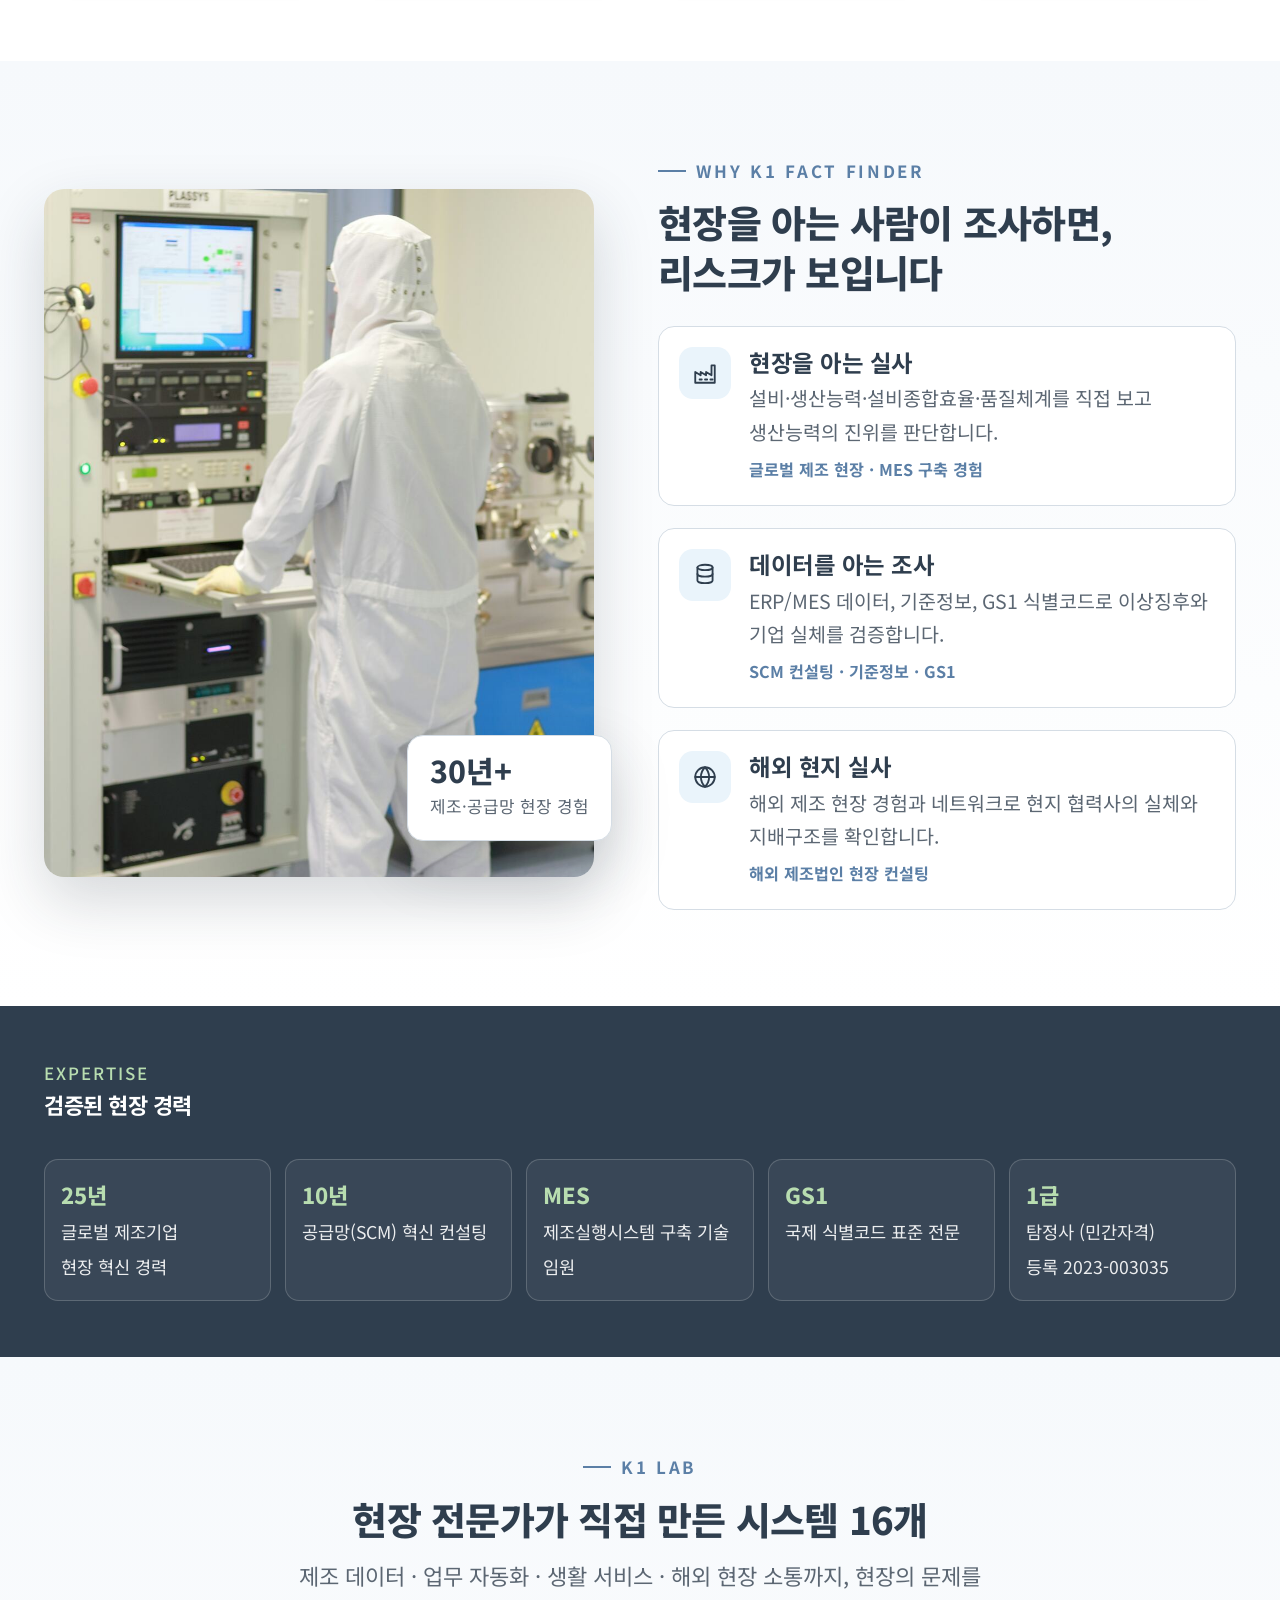
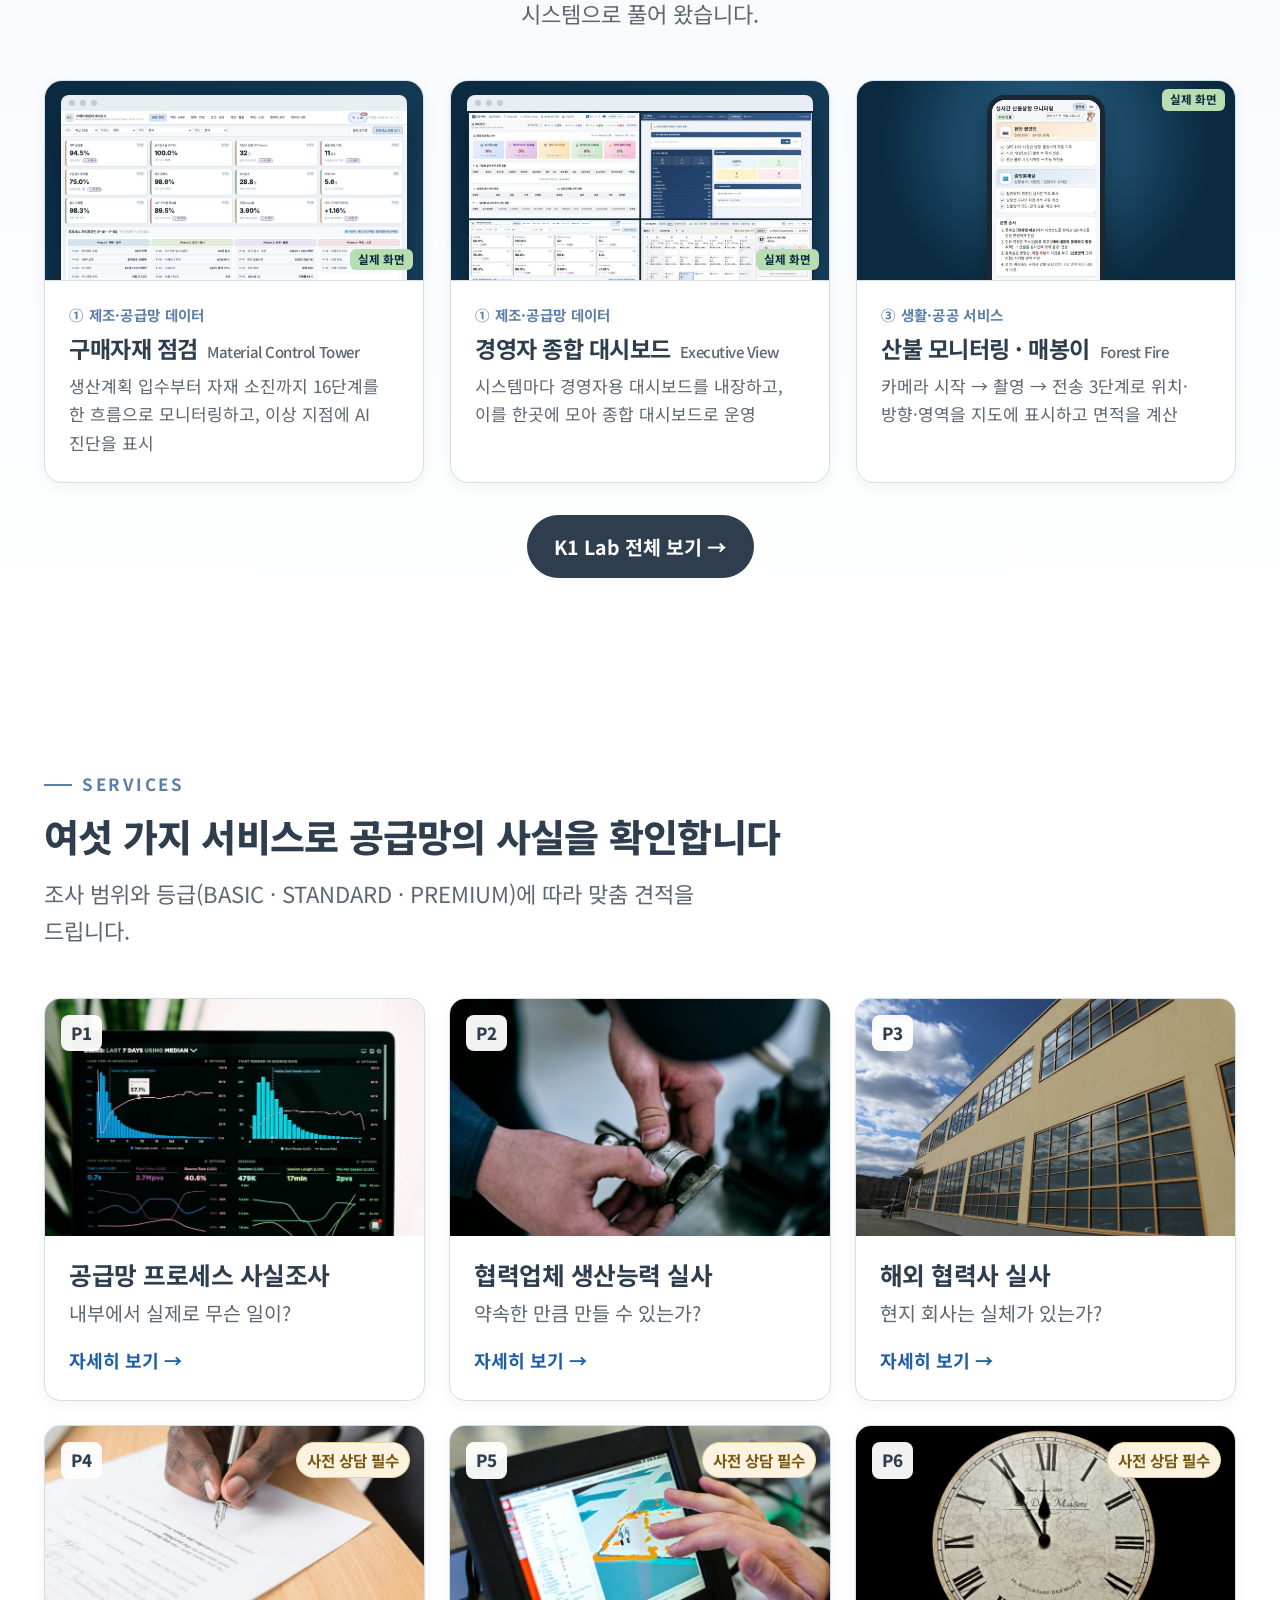
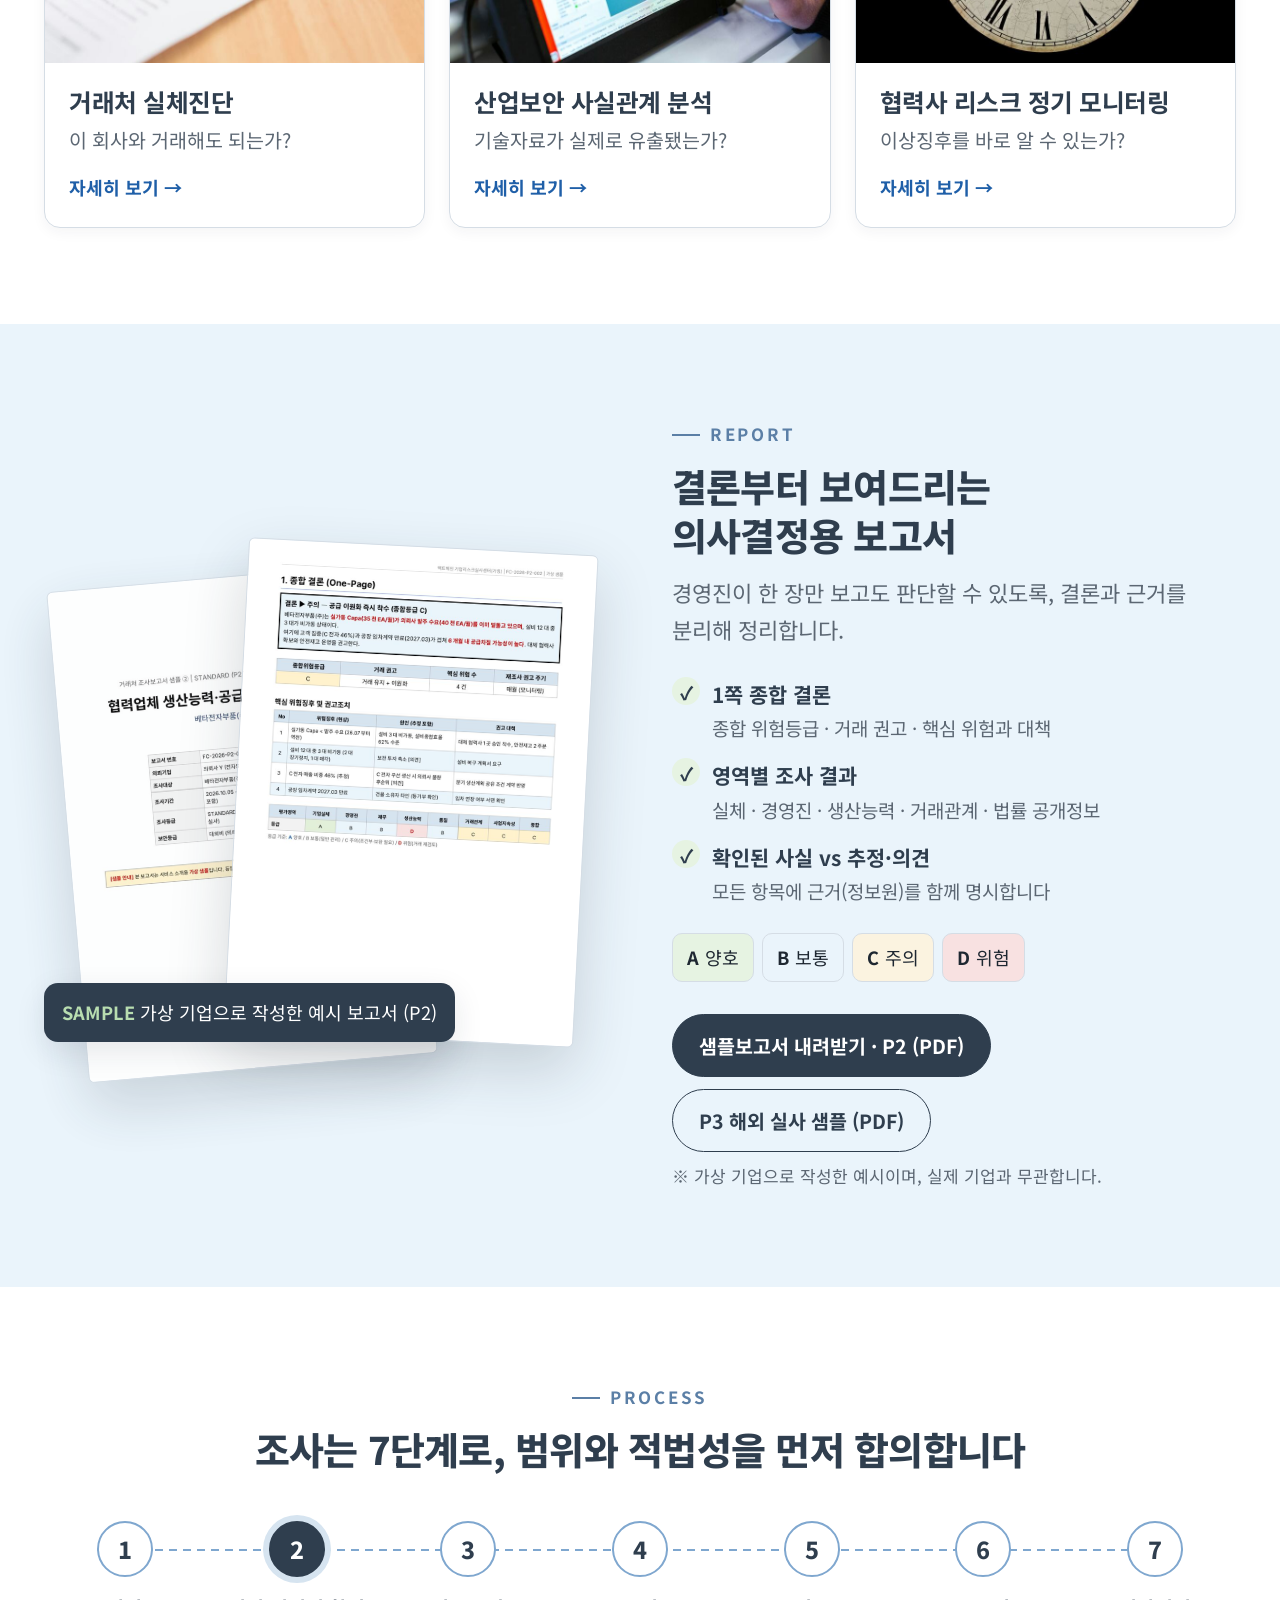
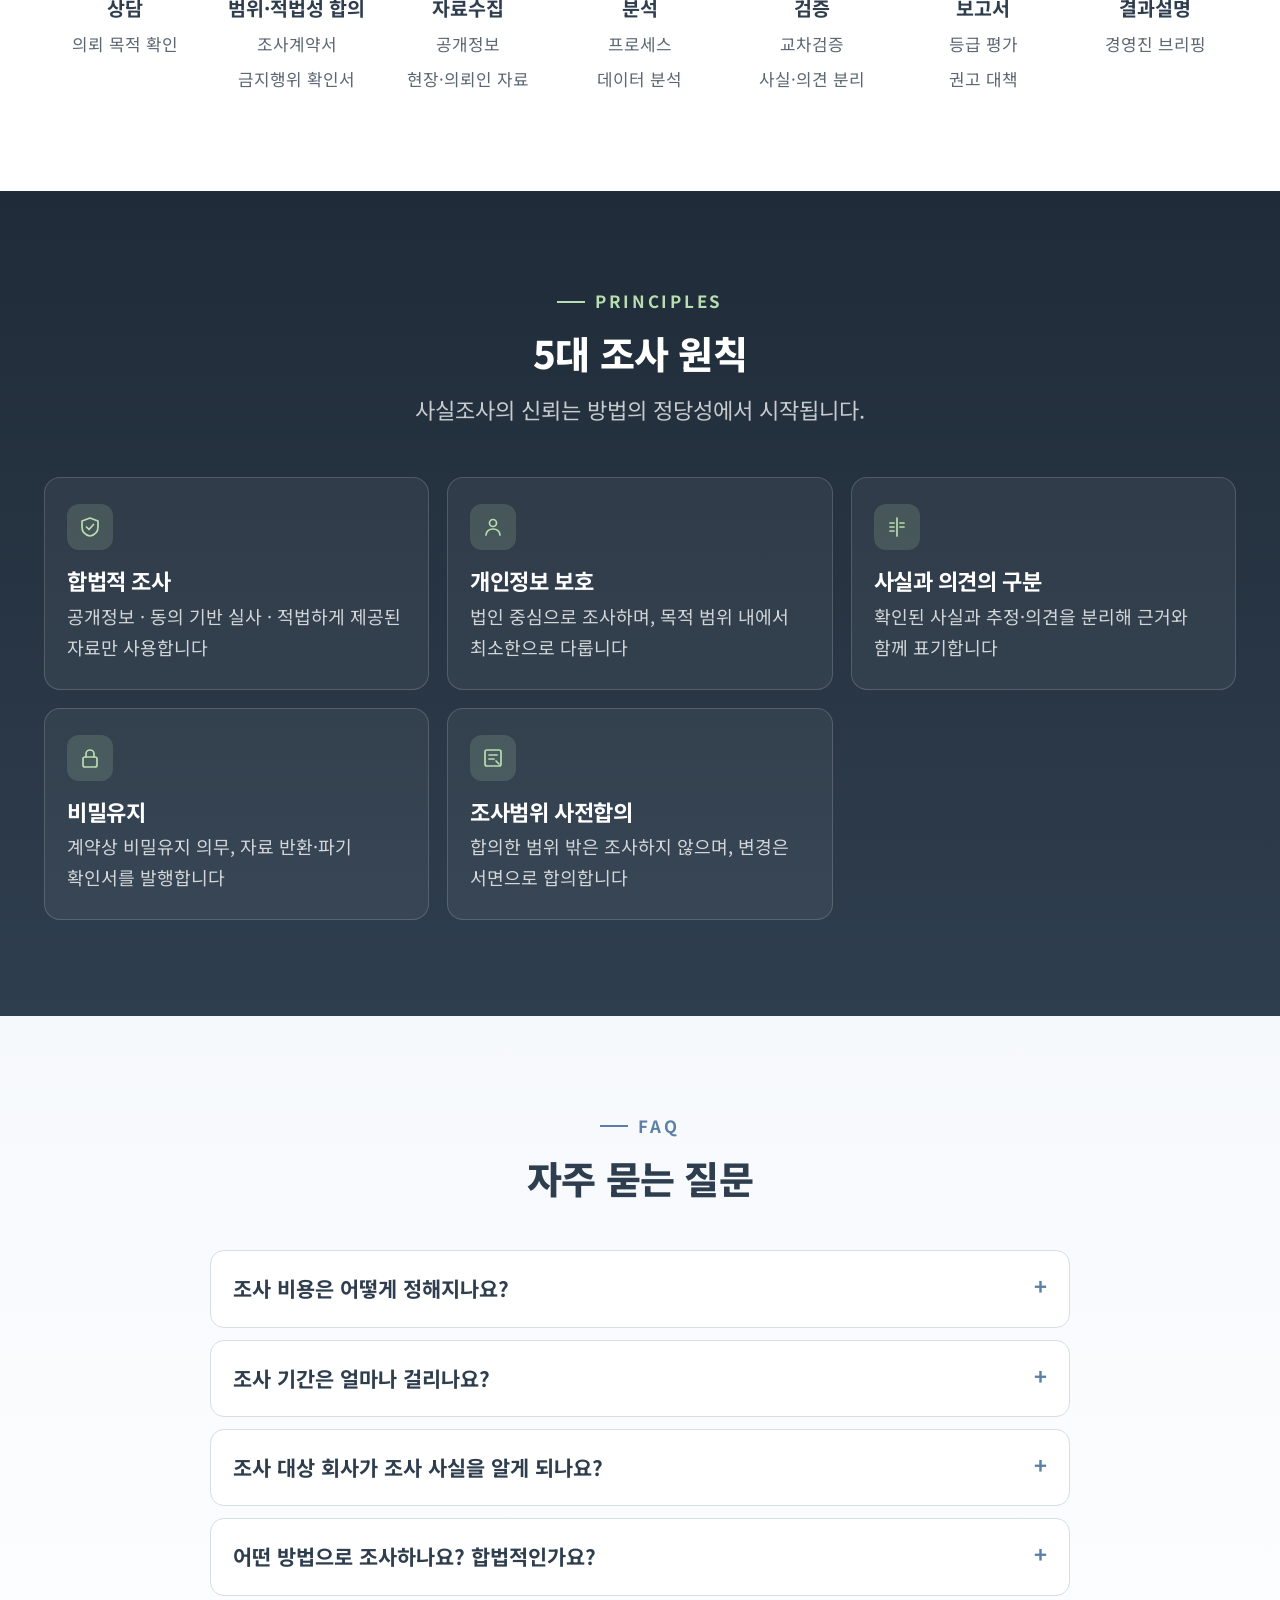
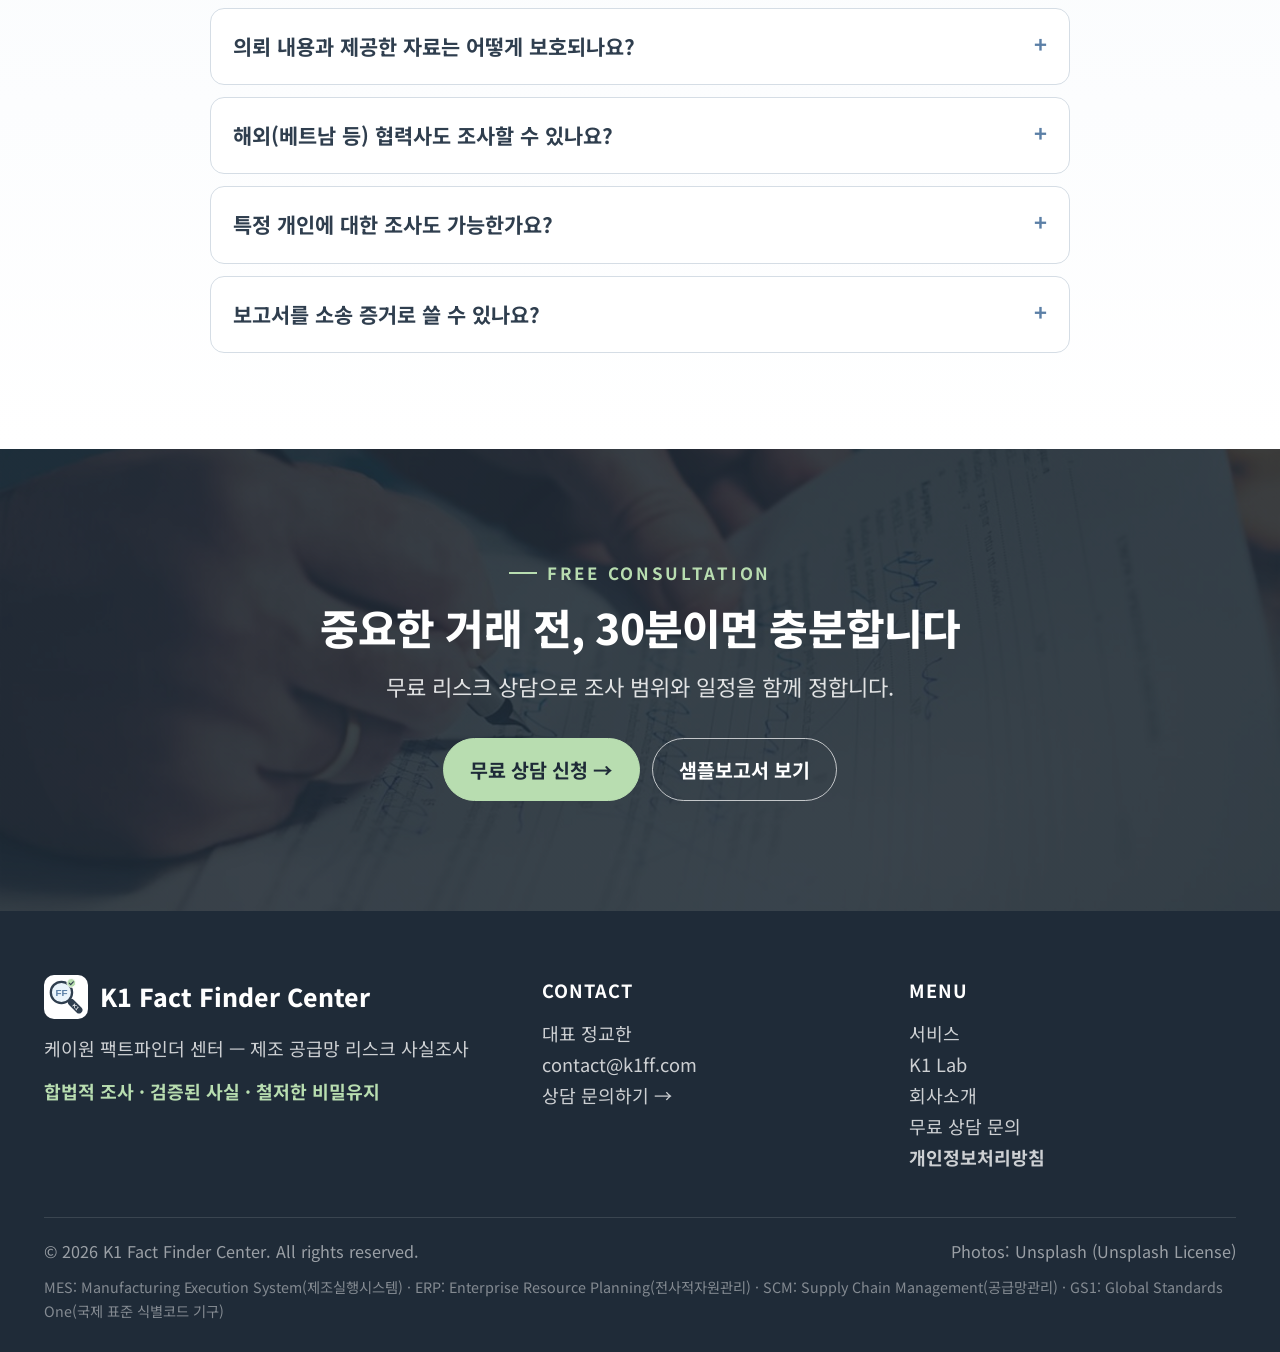
==== commit 48c7d4da: "Add files via upload" ====
--- a/index.html
+++ b/index.html
@@ -11,7 +11,7 @@
 <link rel="preconnect" href="https://fonts.googleapis.com">
 <link rel="preconnect" href="https://fonts.gstatic.com" crossorigin>
 <link href="https://fonts.googleapis.com/css2?family=Noto+Sans+KR:wght@400;500;700;800&display=swap" rel="stylesheet">
-<link rel="stylesheet" href="css/style.css?v=20261117c">
+<link rel="stylesheet" href="css/style.css?v=20261117d">
 </head>
 <body class="pg-home">
 <header class="site-header">
@@ -99,7 +99,7 @@
   </div>
 </div></section>
 <section class="bg-soft lab-home" id="lab"><div class="wrap">
-  <div class="section-head center"><p class="eyebrow">K1 Lab</p><h2>현장 전문가가 직접 만든 시스템 15개</h2>
+  <div class="section-head center"><p class="eyebrow">K1 Lab</p><h2>현장 전문가가 직접 만든 시스템 16개</h2>
   <p class="lead">제조 데이터 · 업무 자동화 · 생활 서비스 · 해외 현장 소통까지, 현장의 문제를 시스템으로 풀어 왔습니다.</p></div>
   <div class="lab-grid three"><article class="lab-card sm reveal"><button class="shot shot-d" data-src="assets/img/lab/procure.jpg" aria-label="구매자재 점검 실제 화면 크게 보기"><span class="bar"><i></i><i></i><i></i></span><img src="assets/img/lab/procure.jpg" alt="구매자재 점검 실제 화면" loading="lazy"><em>실제 화면</em></button><div class="lab-body"><p class="lab-g">① 제조·공급망 데이터</p><h3>구매자재 점검 <small>Material Control Tower</small></h3><p class="lab-s">생산계획 입수부터 자재 소진까지 16단계를 한 흐름으로 모니터링하고, 이상 지점에 AI 진단을 표시</p></div></article><article class="lab-card sm reveal"><button class="shot shot-d" data-src="assets/img/lab/exec.jpg" aria-label="경영자 종합 대시보드 실제 화면 크게 보기"><span class="bar"><i></i><i></i><i></i></span><img src="assets/img/lab/exec.jpg" alt="경영자 종합 대시보드 실제 화면" loading="lazy"><em>실제 화면</em></button><div class="lab-body"><p class="lab-g">① 제조·공급망 데이터</p><h3>경영자 종합 대시보드 <small>Executive View</small></h3><p class="lab-s">시스템마다 경영자용 대시보드를 내장하고, 이를 한곳에 모아 종합 대시보드로 운영</p></div></article><article class="lab-card sm reveal"><button class="shot shot-m" data-src="assets/img/lab/fire.jpg" aria-label="산불 모니터링 · 매봉이 실제 화면 크게 보기"><span class="phone"><img src="assets/img/lab/fire.jpg" alt="산불 모니터링 · 매봉이 실제 화면" loading="lazy"></span><em>실제 화면</em></button><div class="lab-body"><p class="lab-g">③ 생활·공공 서비스</p><h3>산불 모니터링 · 매봉이 <small>Forest Fire</small></h3><p class="lab-s">카메라 시작 → 촬영 → 전송 3단계로 위치·방향·영역을 지도에 표시하고 면적을 계산</p></div></article></div>
   <div class="btns" style="justify-content:center"><a class="btn btn-primary" href="lab.html">K1 Lab 전체 보기 →</a></div>
@@ -188,7 +188,7 @@
     <p class="abbr">MES: Manufacturing Execution System(제조실행시스템) · ERP: Enterprise Resource Planning(전사적자원관리) · SCM: Supply Chain Management(공급망관리) · GS1: Global Standards One(국제 표준 식별코드 기구)</p>
   </div>
 </footer>
-<script src="js/lab.js?v=20261117c"></script>
-<script src="js/main.js?v=20261117c"></script>
+<script src="js/lab.js?v=20261117d"></script>
+<script src="js/main.js?v=20261117d"></script>
 </body>
 </html>
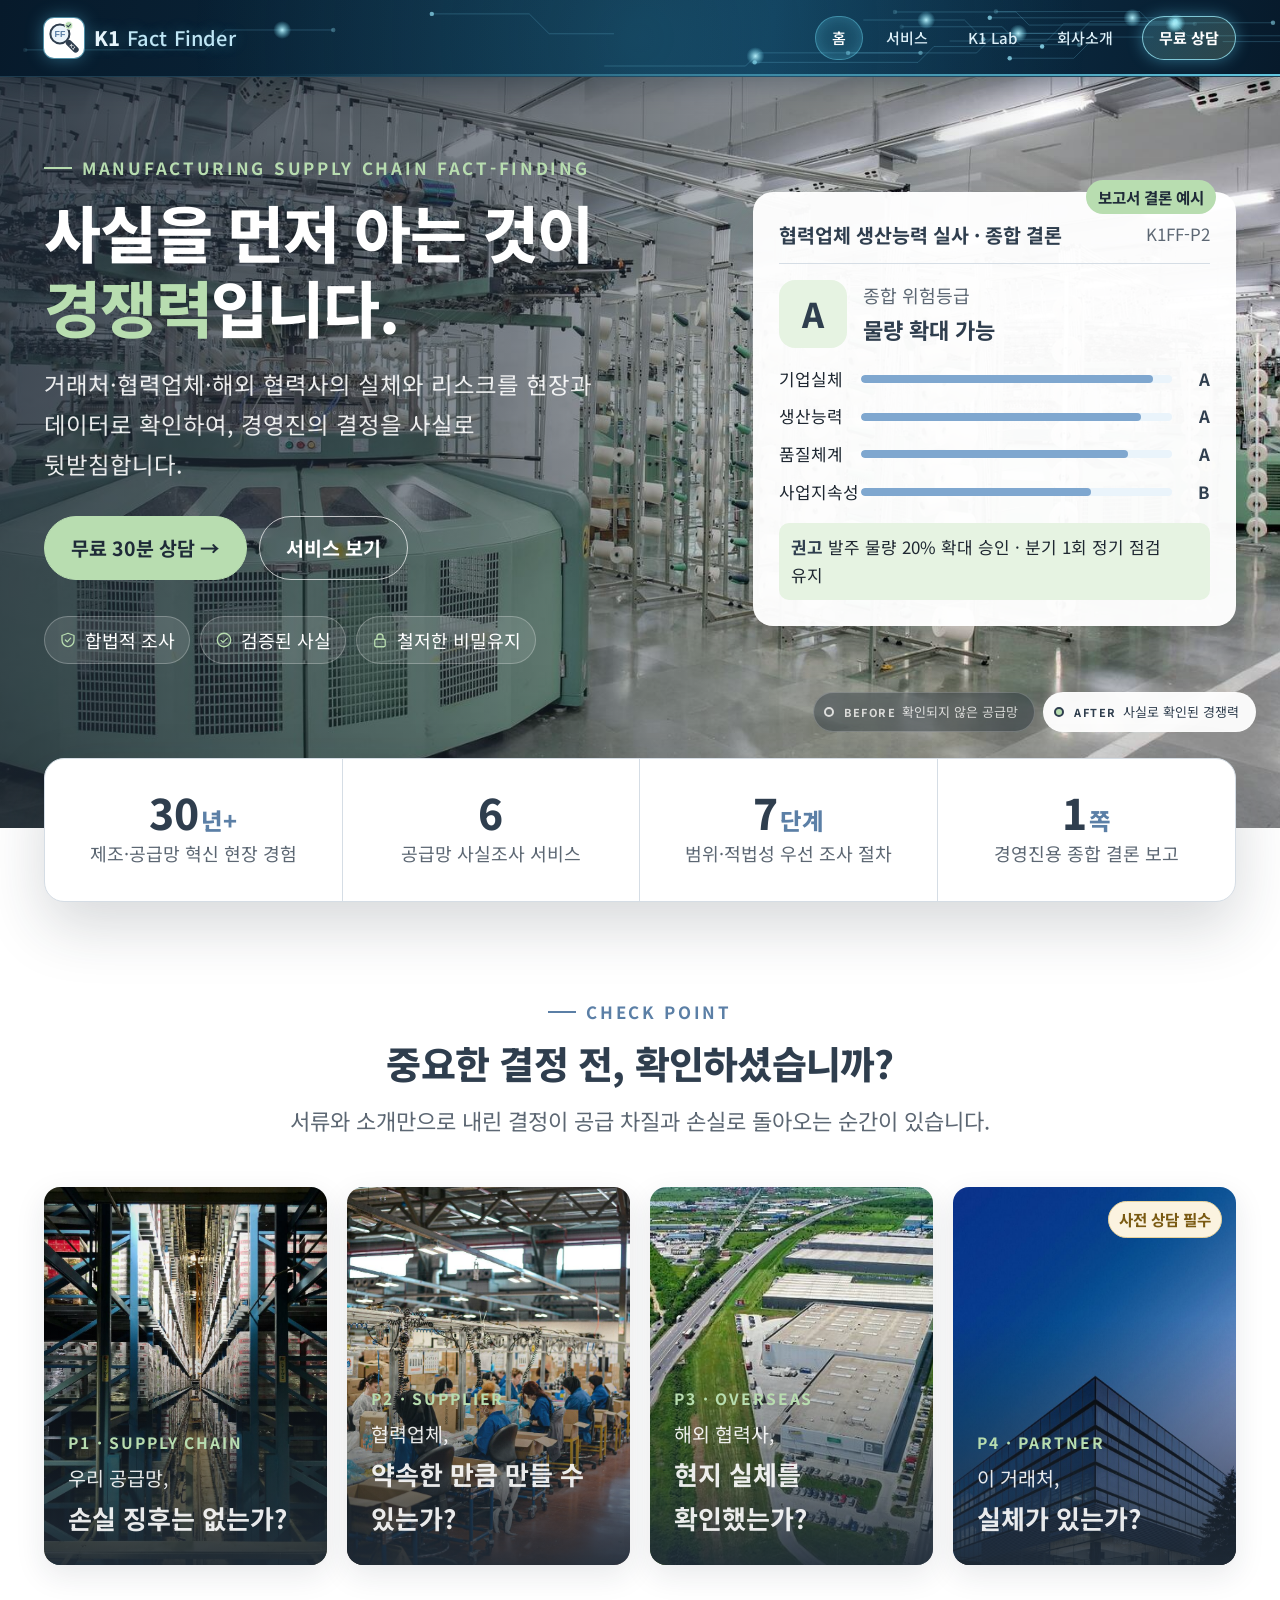
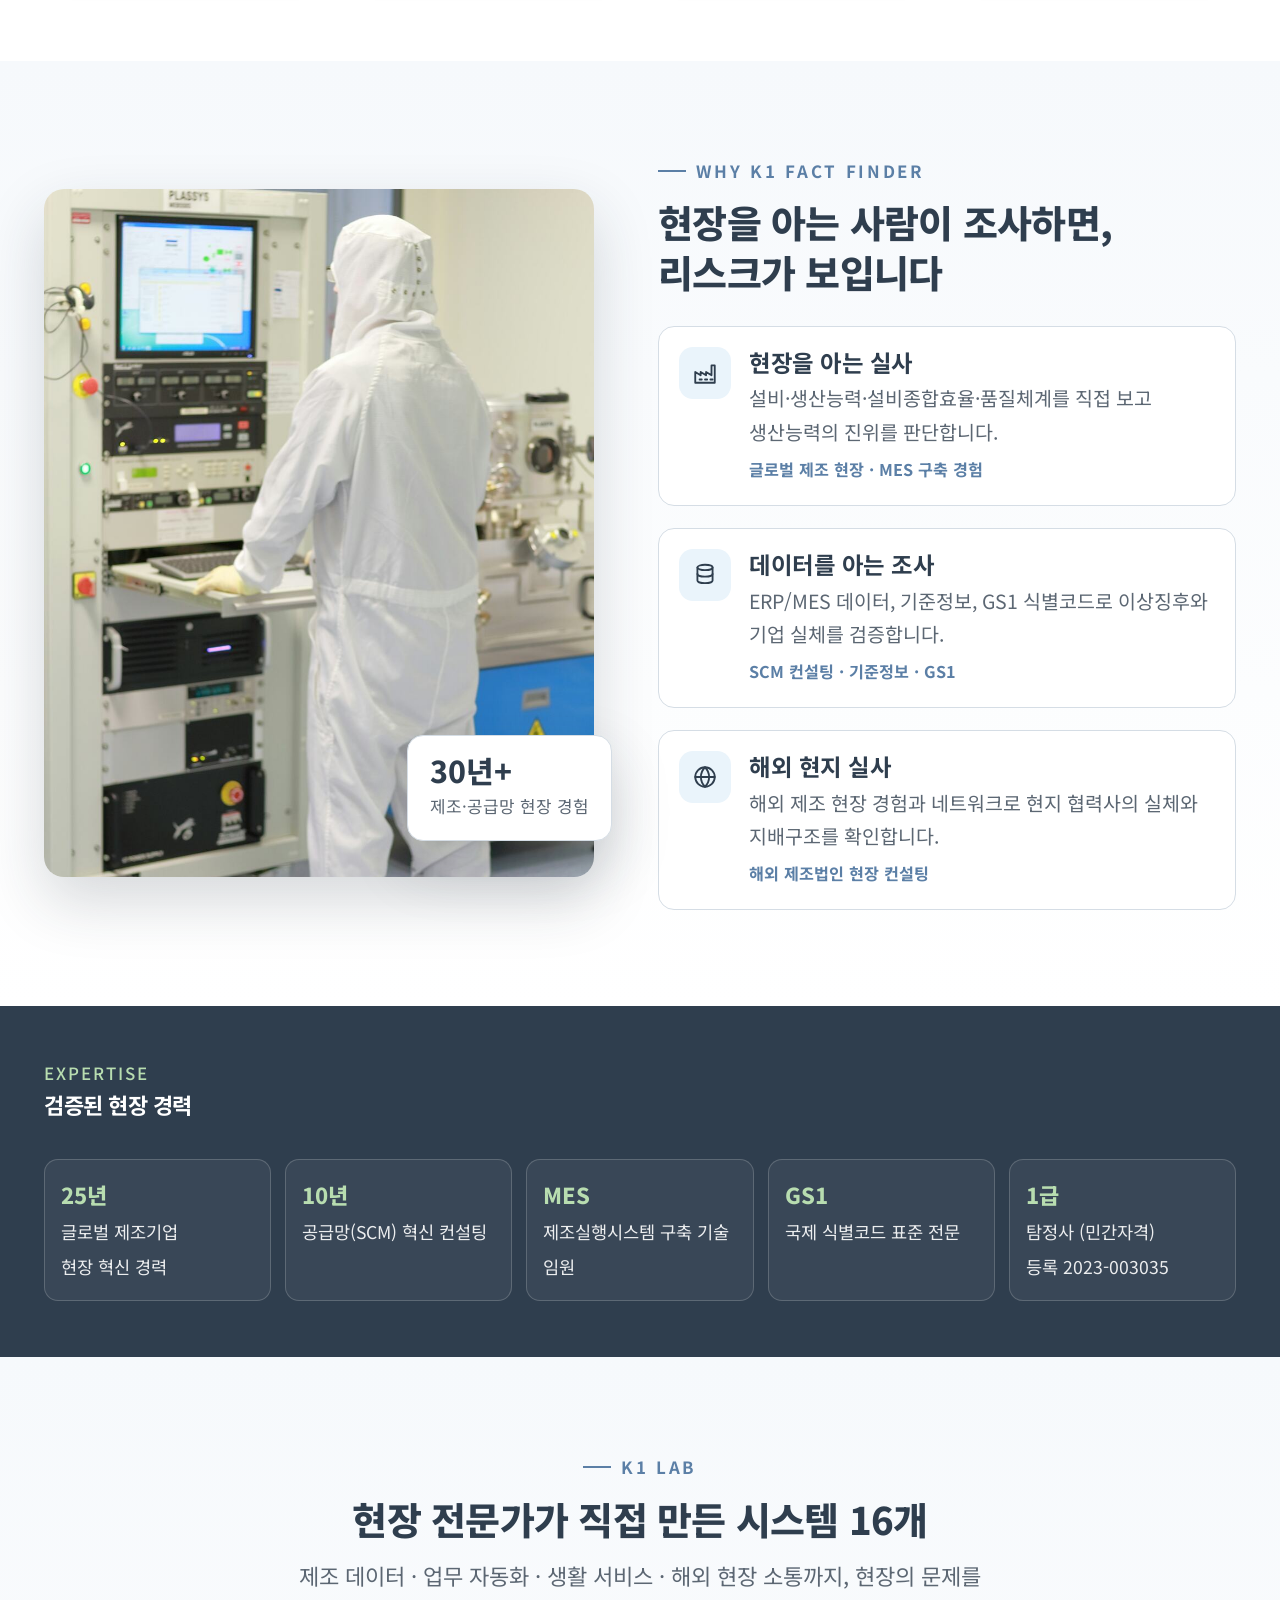
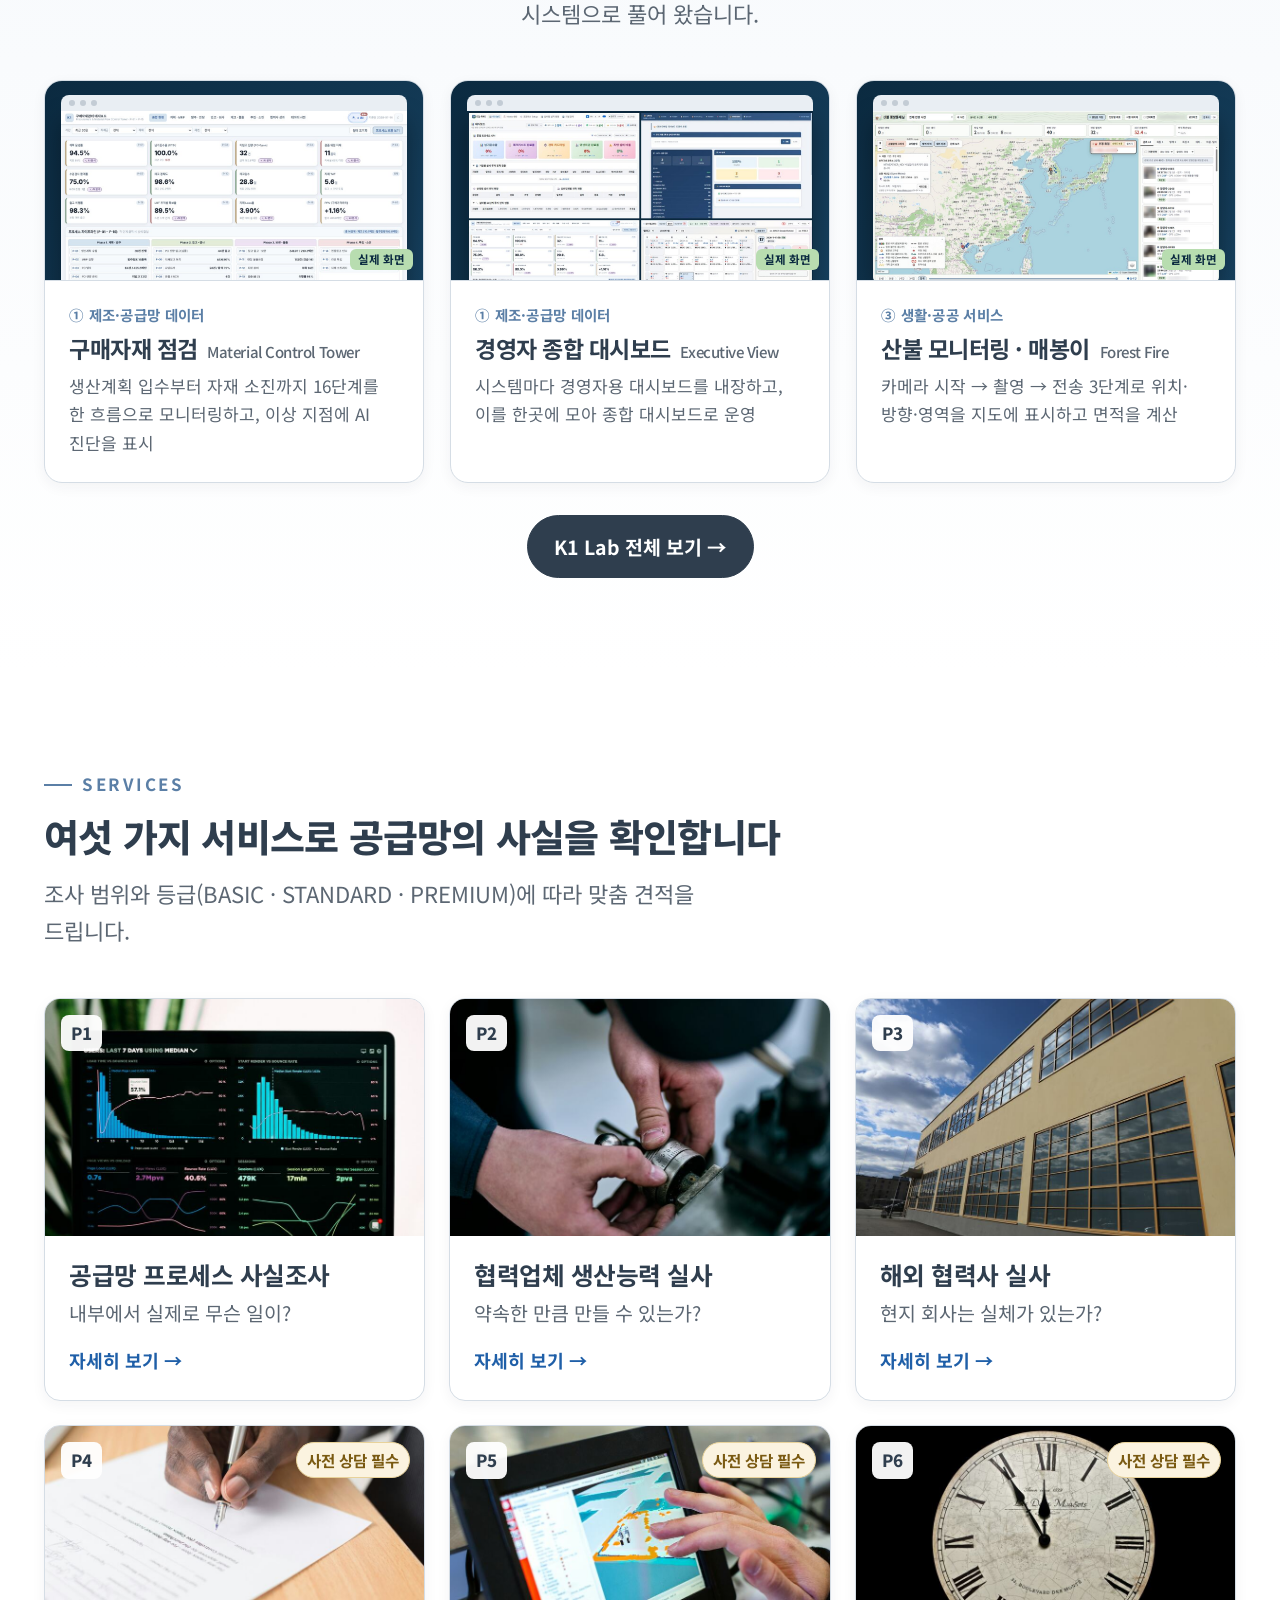
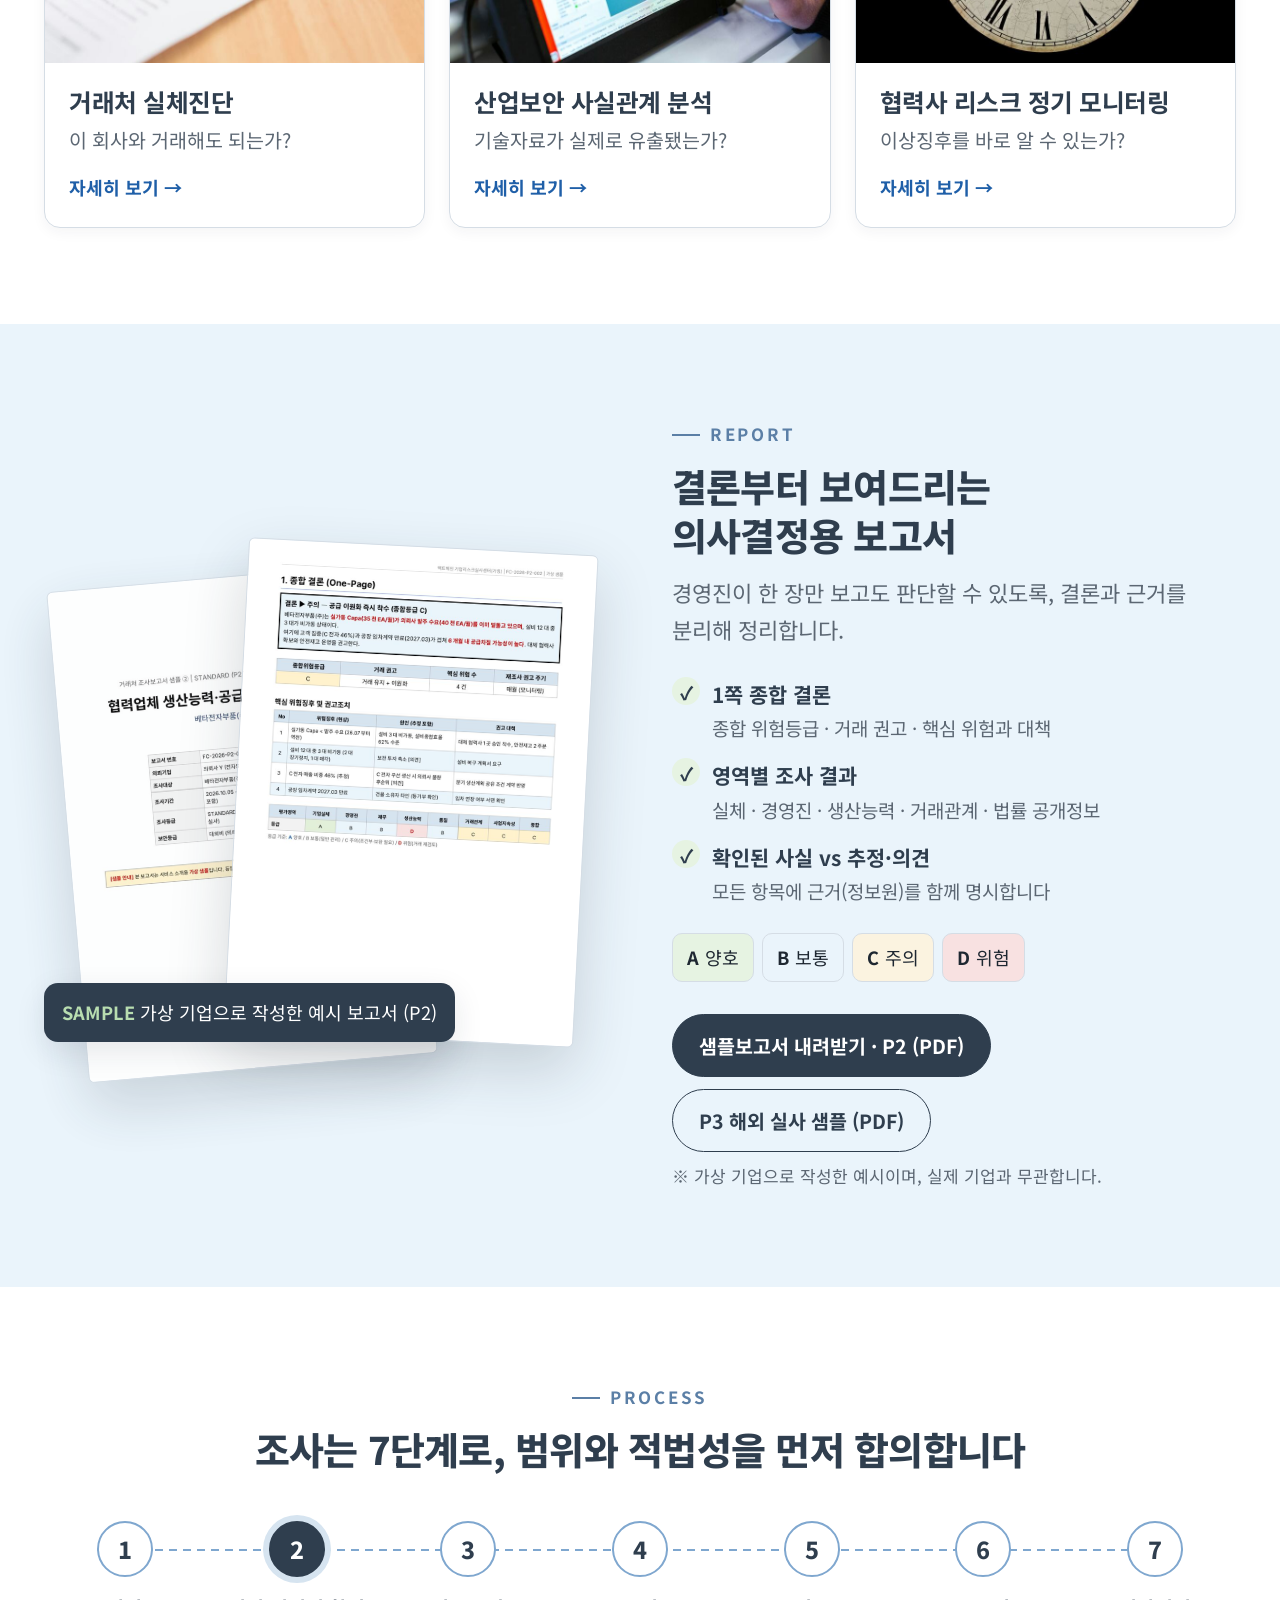
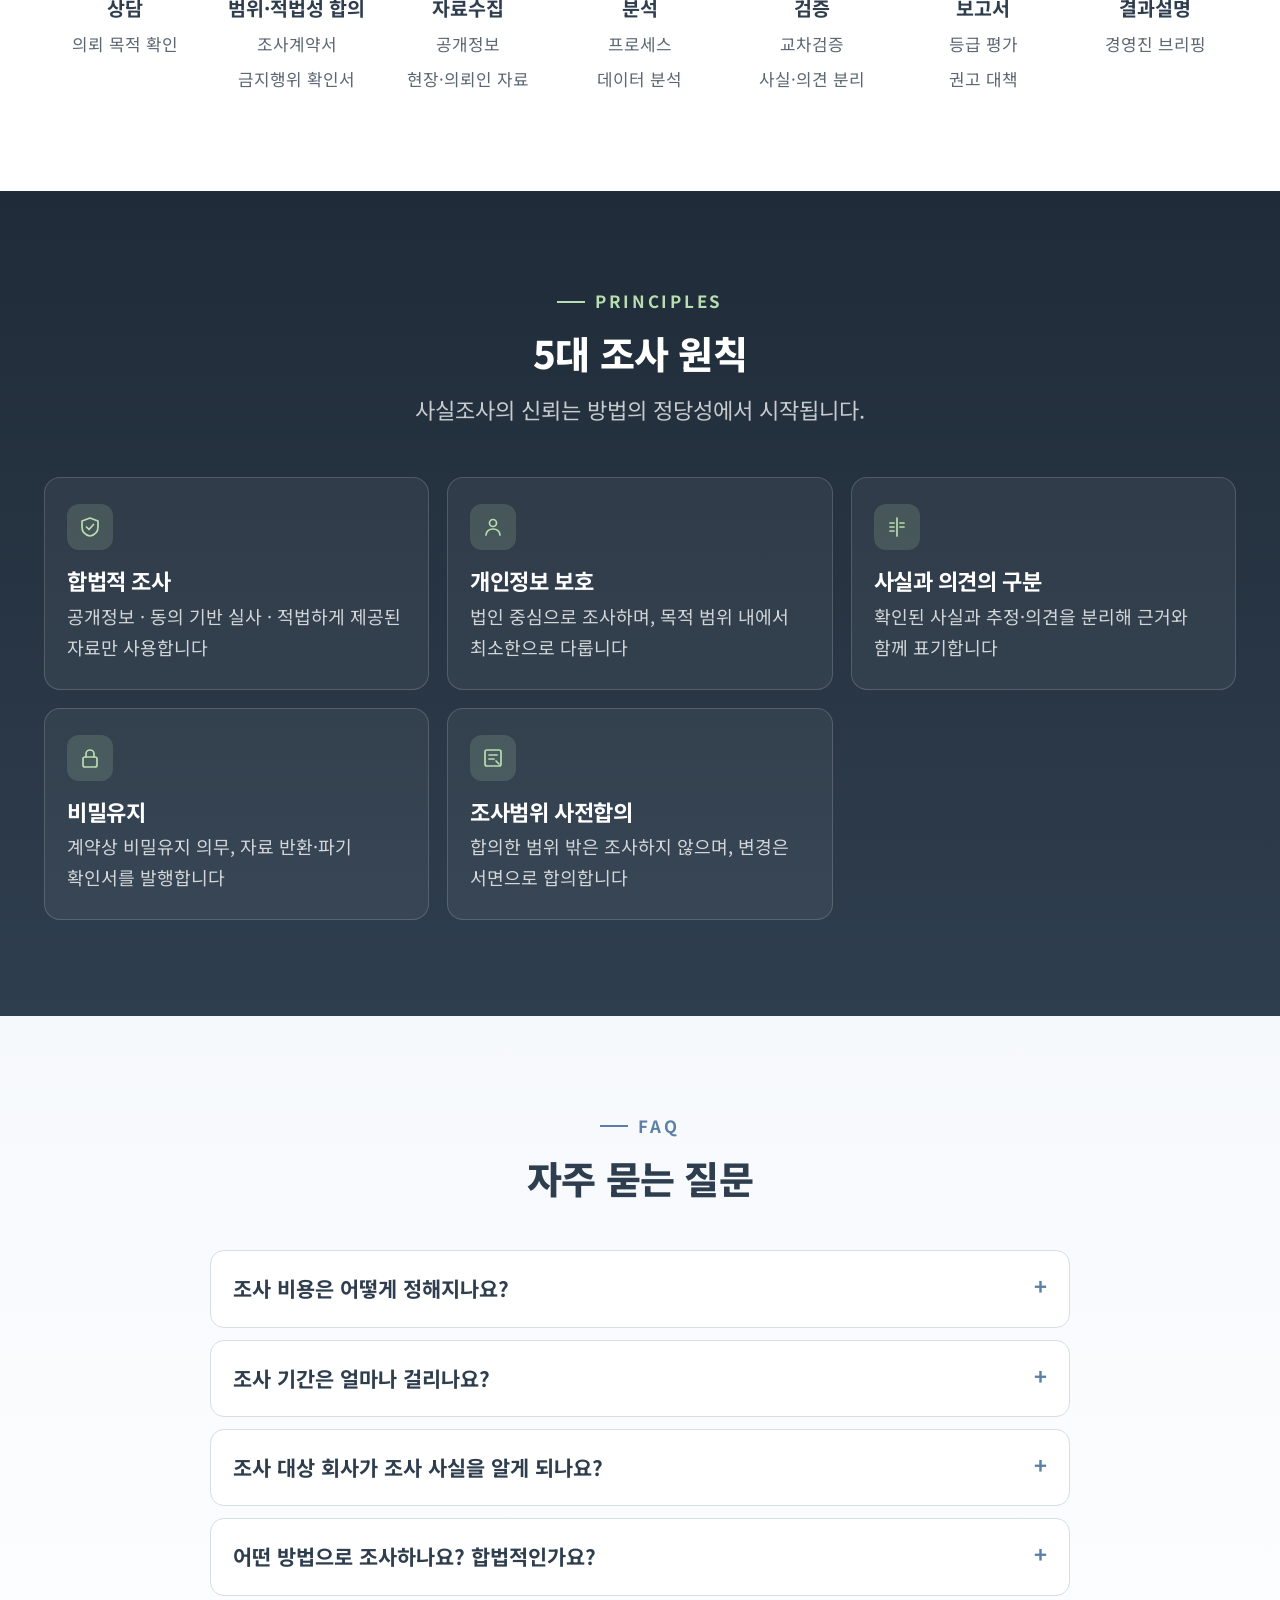
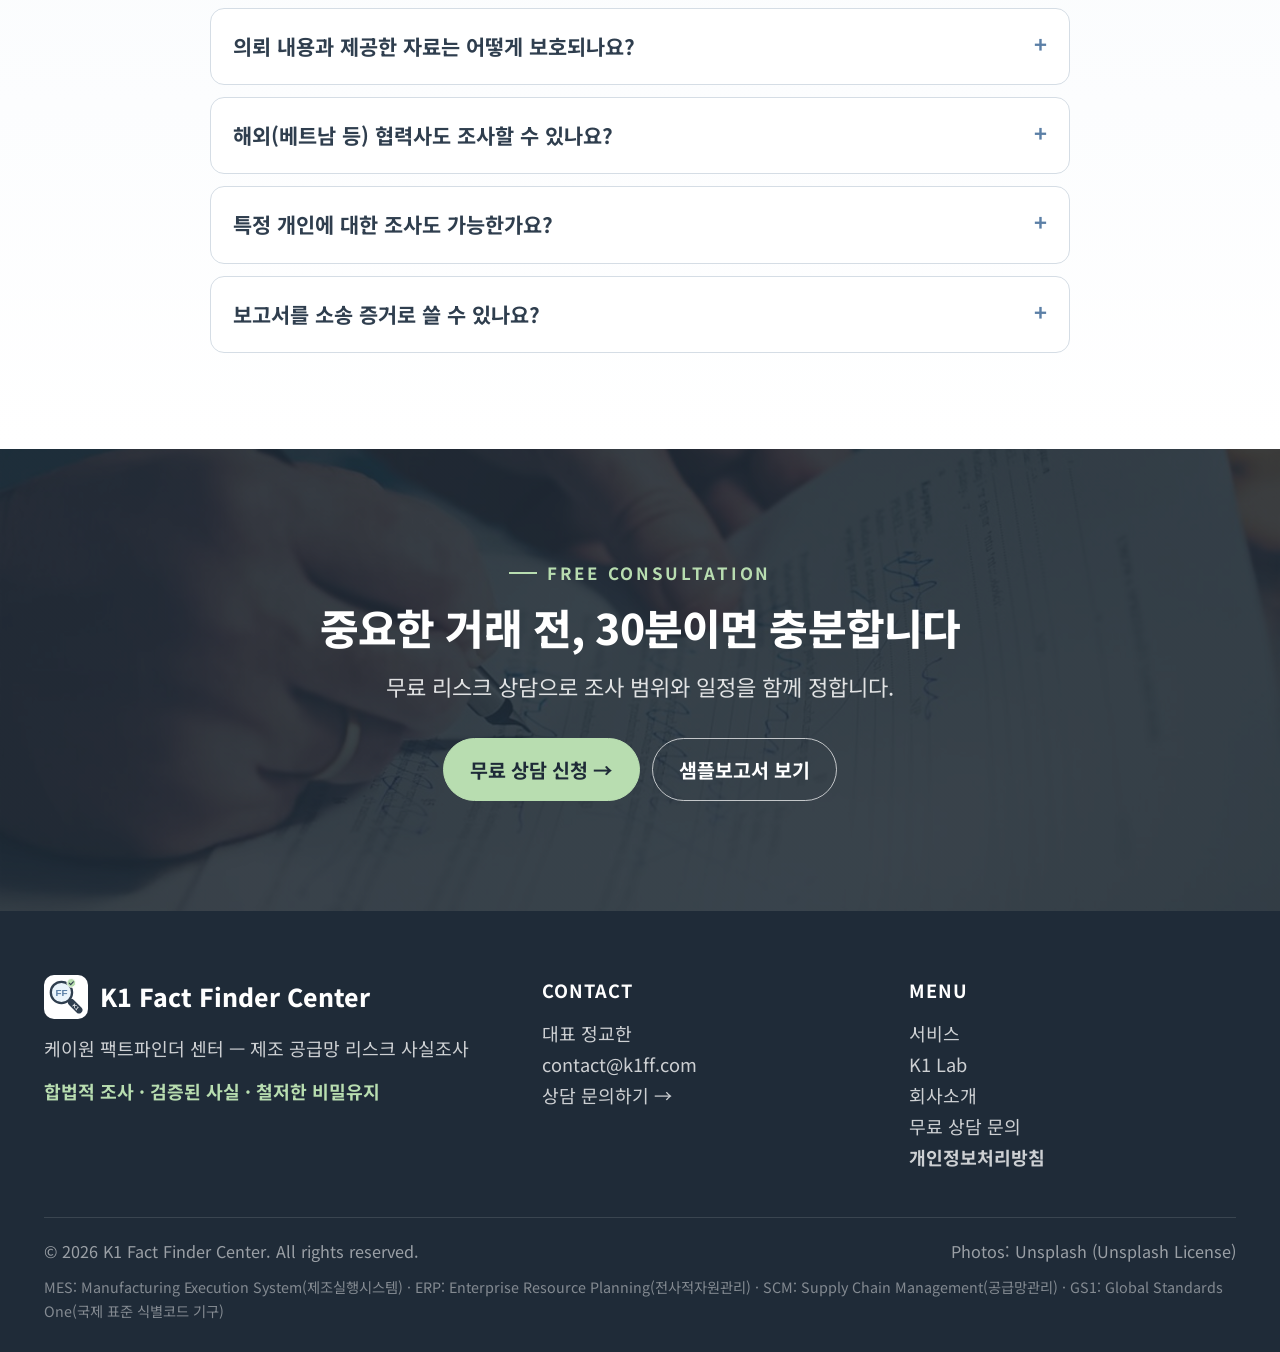
==== commit e7c9037e: "Add files via upload" ====
--- a/index.html
+++ b/index.html
@@ -11,7 +11,7 @@
 <link rel="preconnect" href="https://fonts.googleapis.com">
 <link rel="preconnect" href="https://fonts.gstatic.com" crossorigin>
 <link href="https://fonts.googleapis.com/css2?family=Noto+Sans+KR:wght@400;500;700;800&display=swap" rel="stylesheet">
-<link rel="stylesheet" href="css/style.css?v=20261117d">
+<link rel="stylesheet" href="css/style.css?v=20261117e">
 </head>
 <body class="pg-home">
 <header class="site-header">
@@ -101,7 +101,7 @@
 <section class="bg-soft lab-home" id="lab"><div class="wrap">
   <div class="section-head center"><p class="eyebrow">K1 Lab</p><h2>현장 전문가가 직접 만든 시스템 16개</h2>
   <p class="lead">제조 데이터 · 업무 자동화 · 생활 서비스 · 해외 현장 소통까지, 현장의 문제를 시스템으로 풀어 왔습니다.</p></div>
-  <div class="lab-grid three"><article class="lab-card sm reveal"><button class="shot shot-d" data-src="assets/img/lab/procure.jpg" aria-label="구매자재 점검 실제 화면 크게 보기"><span class="bar"><i></i><i></i><i></i></span><img src="assets/img/lab/procure.jpg" alt="구매자재 점검 실제 화면" loading="lazy"><em>실제 화면</em></button><div class="lab-body"><p class="lab-g">① 제조·공급망 데이터</p><h3>구매자재 점검 <small>Material Control Tower</small></h3><p class="lab-s">생산계획 입수부터 자재 소진까지 16단계를 한 흐름으로 모니터링하고, 이상 지점에 AI 진단을 표시</p></div></article><article class="lab-card sm reveal"><button class="shot shot-d" data-src="assets/img/lab/exec.jpg" aria-label="경영자 종합 대시보드 실제 화면 크게 보기"><span class="bar"><i></i><i></i><i></i></span><img src="assets/img/lab/exec.jpg" alt="경영자 종합 대시보드 실제 화면" loading="lazy"><em>실제 화면</em></button><div class="lab-body"><p class="lab-g">① 제조·공급망 데이터</p><h3>경영자 종합 대시보드 <small>Executive View</small></h3><p class="lab-s">시스템마다 경영자용 대시보드를 내장하고, 이를 한곳에 모아 종합 대시보드로 운영</p></div></article><article class="lab-card sm reveal"><button class="shot shot-m" data-src="assets/img/lab/fire.jpg" aria-label="산불 모니터링 · 매봉이 실제 화면 크게 보기"><span class="phone"><img src="assets/img/lab/fire.jpg" alt="산불 모니터링 · 매봉이 실제 화면" loading="lazy"></span><em>실제 화면</em></button><div class="lab-body"><p class="lab-g">③ 생활·공공 서비스</p><h3>산불 모니터링 · 매봉이 <small>Forest Fire</small></h3><p class="lab-s">카메라 시작 → 촬영 → 전송 3단계로 위치·방향·영역을 지도에 표시하고 면적을 계산</p></div></article></div>
+  <div class="lab-grid three"><article class="lab-card sm reveal"><button class="shot shot-d" data-src="assets/img/lab/procure.jpg" aria-label="구매자재 점검 실제 화면 크게 보기"><span class="bar"><i></i><i></i><i></i></span><img src="assets/img/lab/procure.jpg" alt="구매자재 점검 실제 화면" loading="lazy"><em>실제 화면</em></button><div class="lab-body"><p class="lab-g">① 제조·공급망 데이터</p><h3>구매자재 점검 <small>Material Control Tower</small></h3><p class="lab-s">생산계획 입수부터 자재 소진까지 16단계를 한 흐름으로 모니터링하고, 이상 지점에 AI 진단을 표시</p></div></article><article class="lab-card sm reveal"><button class="shot shot-d" data-src="assets/img/lab/exec.jpg" aria-label="경영자 종합 대시보드 실제 화면 크게 보기"><span class="bar"><i></i><i></i><i></i></span><img src="assets/img/lab/exec.jpg" alt="경영자 종합 대시보드 실제 화면" loading="lazy"><em>실제 화면</em></button><div class="lab-body"><p class="lab-g">① 제조·공급망 데이터</p><h3>경영자 종합 대시보드 <small>Executive View</small></h3><p class="lab-s">시스템마다 경영자용 대시보드를 내장하고, 이를 한곳에 모아 종합 대시보드로 운영</p></div></article><article class="lab-card sm reveal"><button class="shot shot-d" data-src="assets/img/lab/fire2.jpg" aria-label="산불 모니터링 · 매봉이 실제 화면 크게 보기"><span class="bar"><i></i><i></i><i></i></span><img src="assets/img/lab/fire2.jpg" alt="산불 모니터링 · 매봉이 실제 화면" loading="lazy"><em>실제 화면</em></button><div class="lab-body"><p class="lab-g">③ 생활·공공 서비스</p><h3>산불 모니터링 · 매봉이 <small>Forest Fire</small></h3><p class="lab-s">카메라 시작 → 촬영 → 전송 3단계로 위치·방향·영역을 지도에 표시하고 면적을 계산</p></div></article></div>
   <div class="btns" style="justify-content:center"><a class="btn btn-primary" href="lab.html">K1 Lab 전체 보기 →</a></div>
 </div></section>
 
@@ -188,7 +188,7 @@
     <p class="abbr">MES: Manufacturing Execution System(제조실행시스템) · ERP: Enterprise Resource Planning(전사적자원관리) · SCM: Supply Chain Management(공급망관리) · GS1: Global Standards One(국제 표준 식별코드 기구)</p>
   </div>
 </footer>
-<script src="js/lab.js?v=20261117d"></script>
-<script src="js/main.js?v=20261117d"></script>
+<script src="js/lab.js?v=20261117e"></script>
+<script src="js/main.js?v=20261117e"></script>
 </body>
 </html>
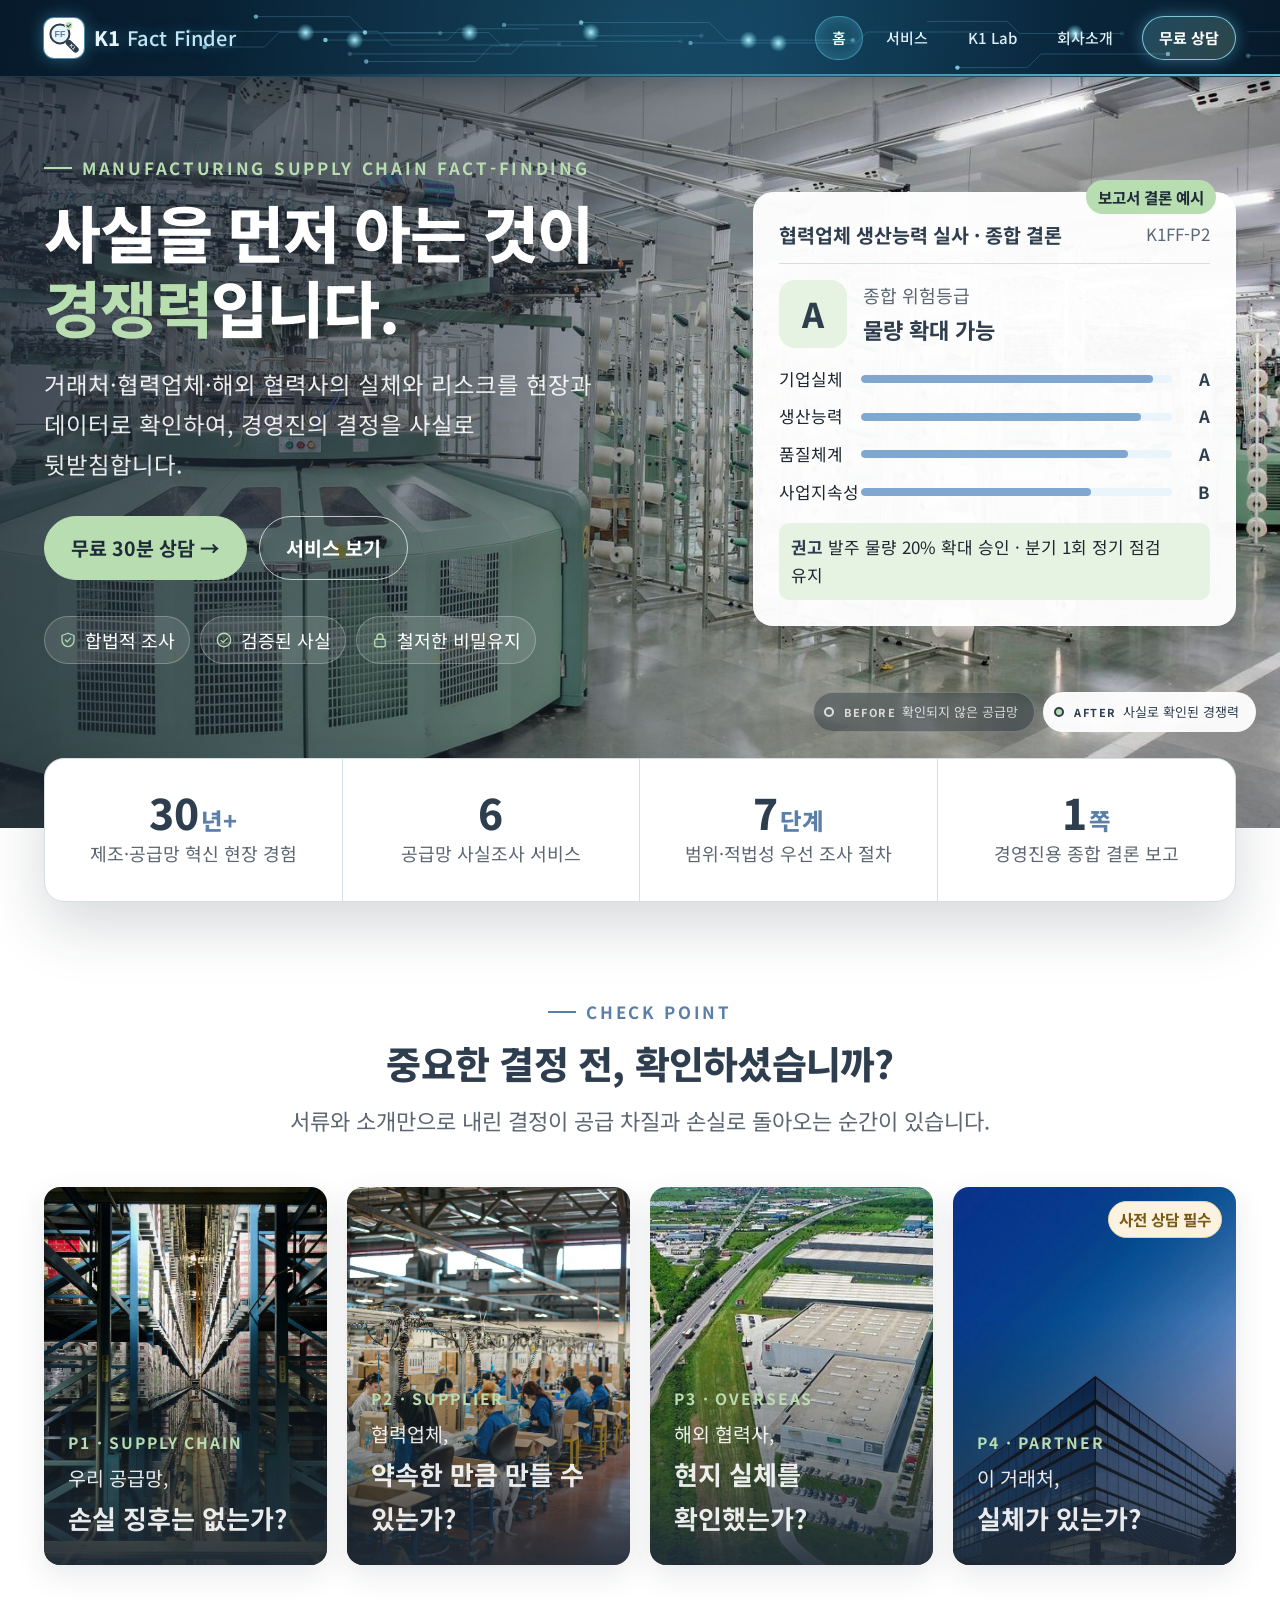
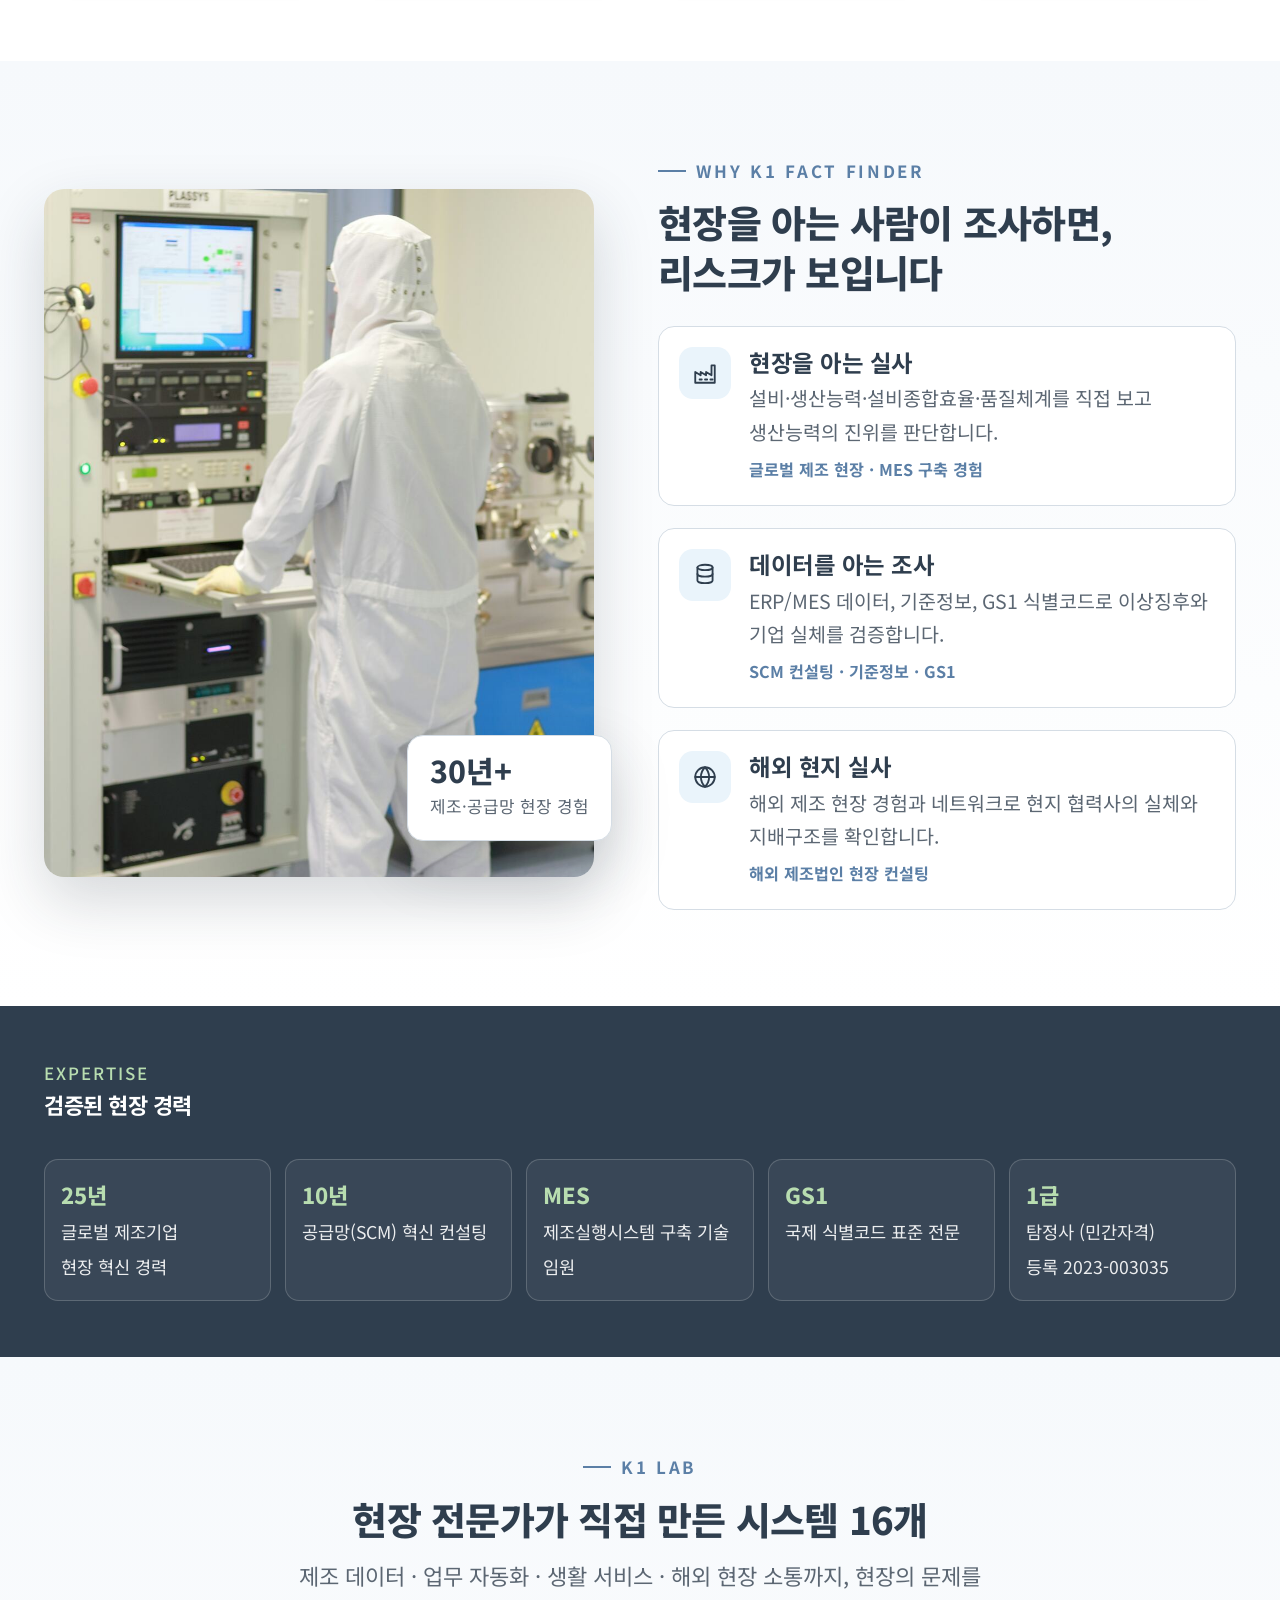
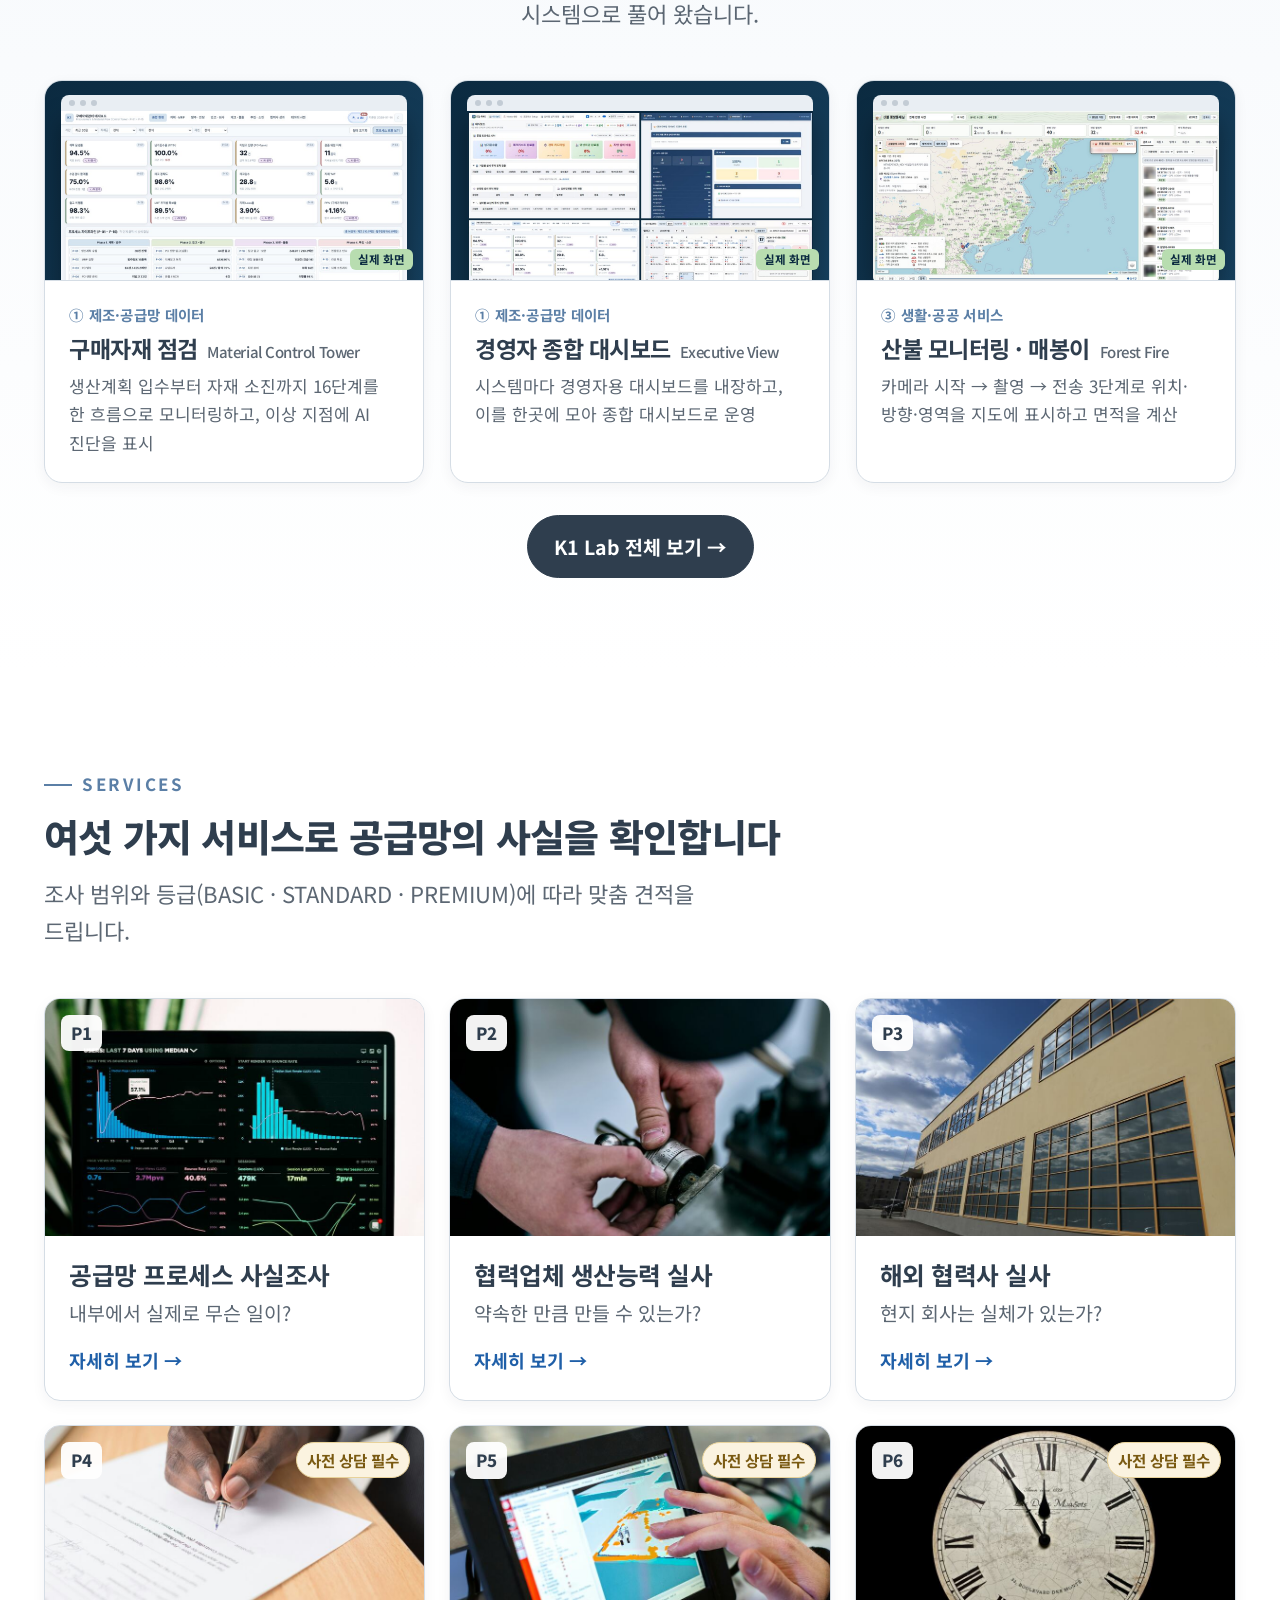
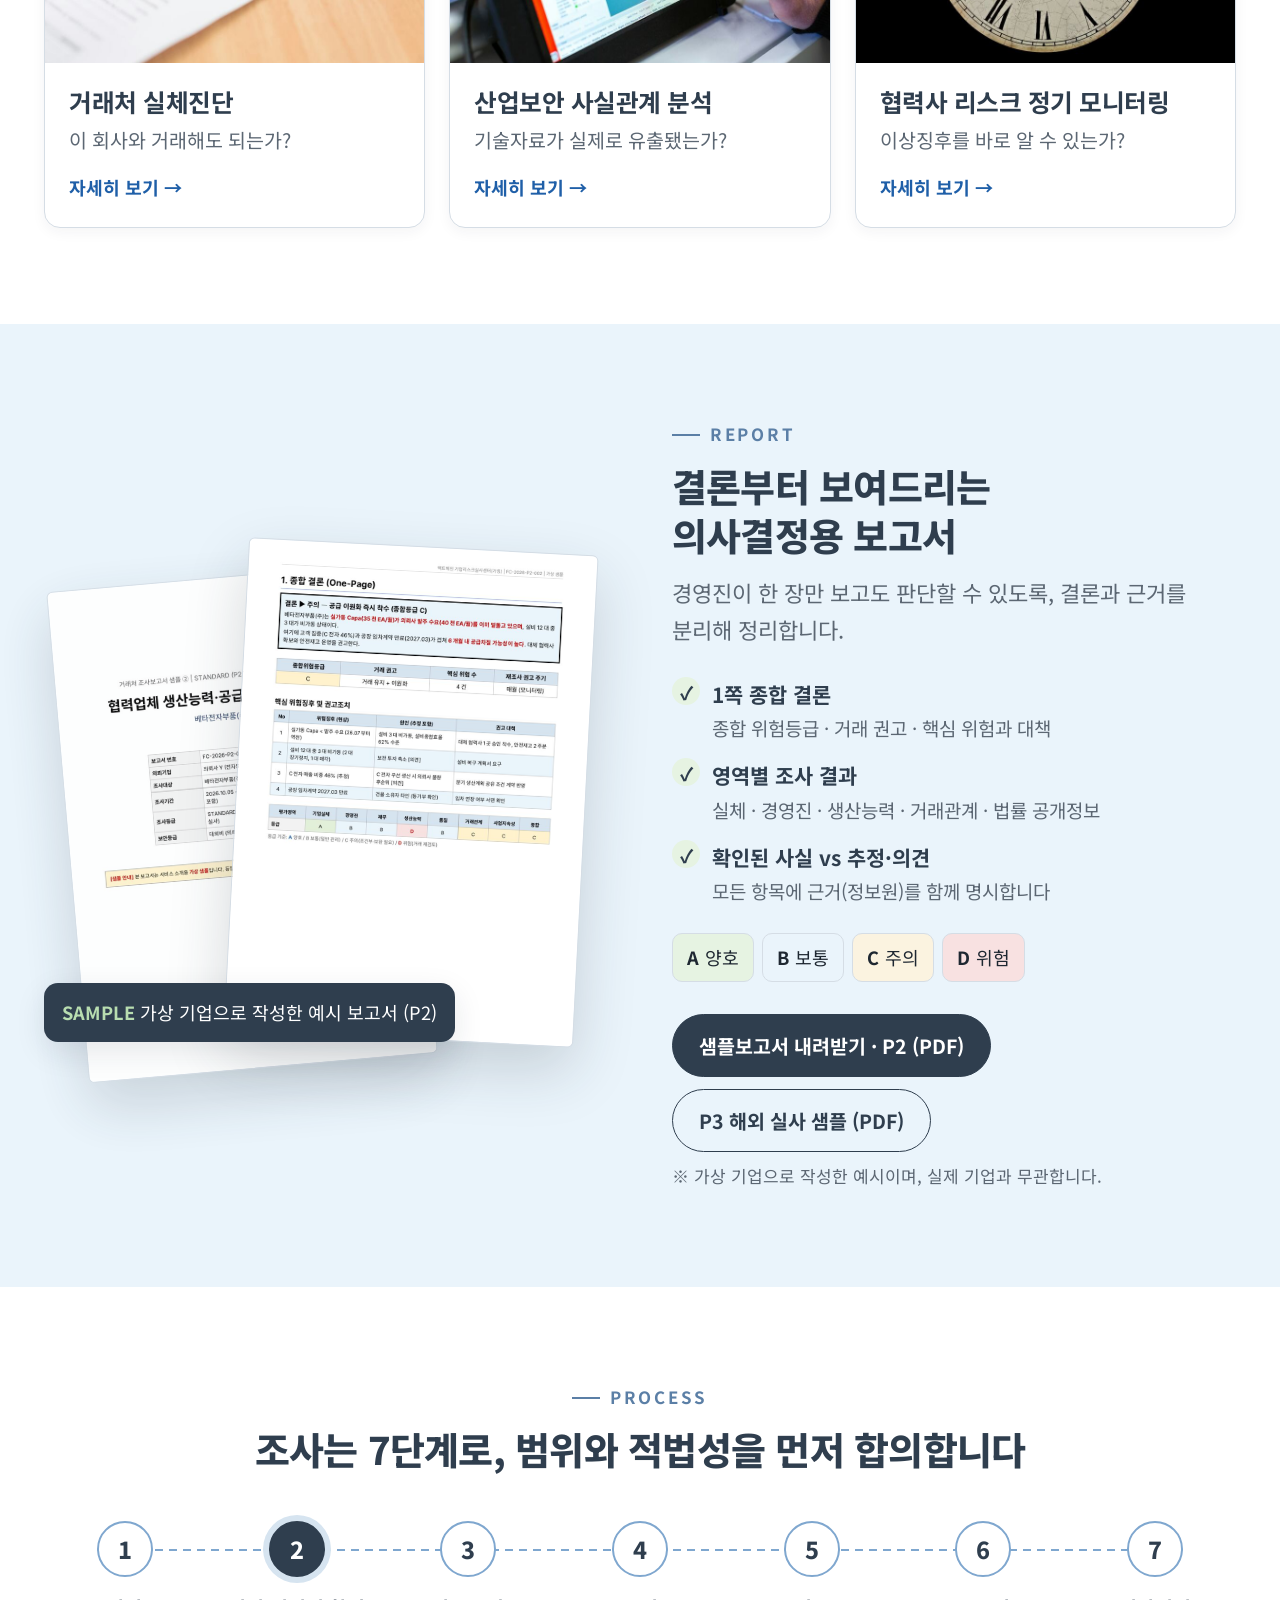
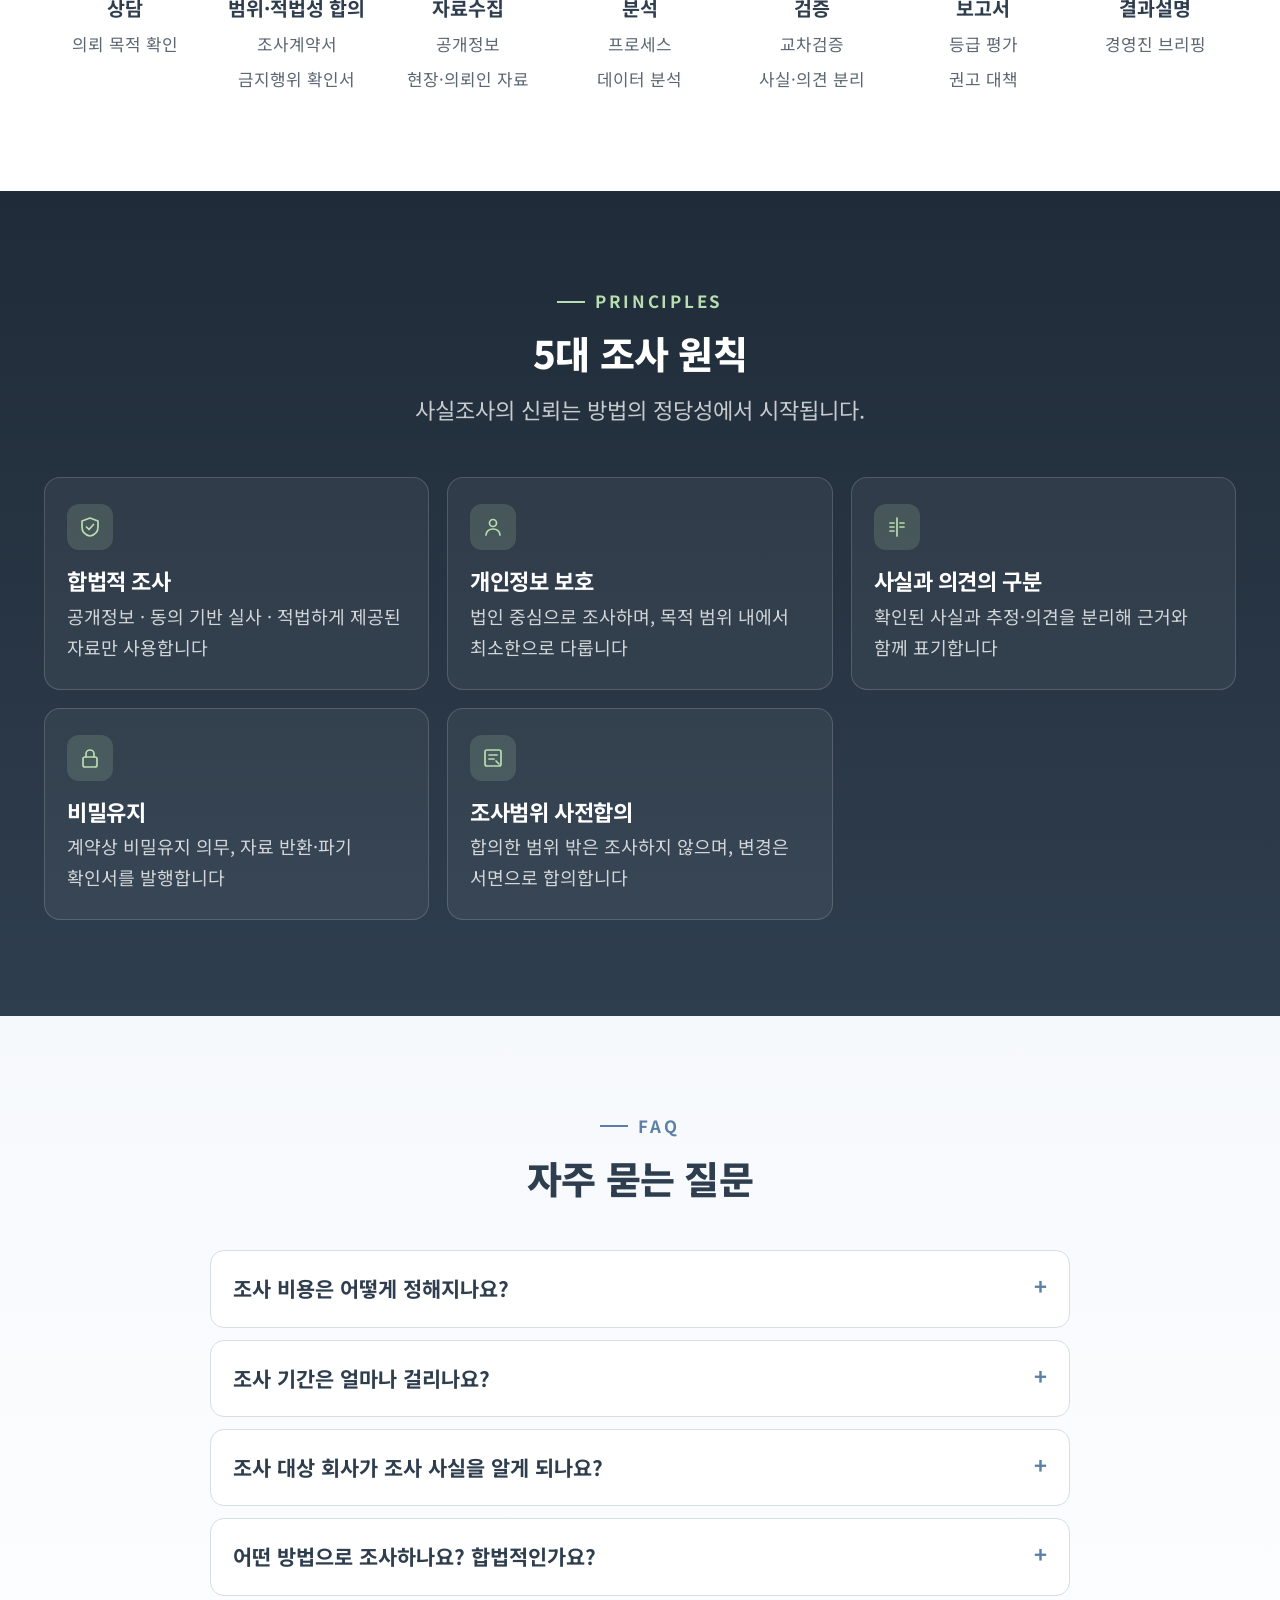
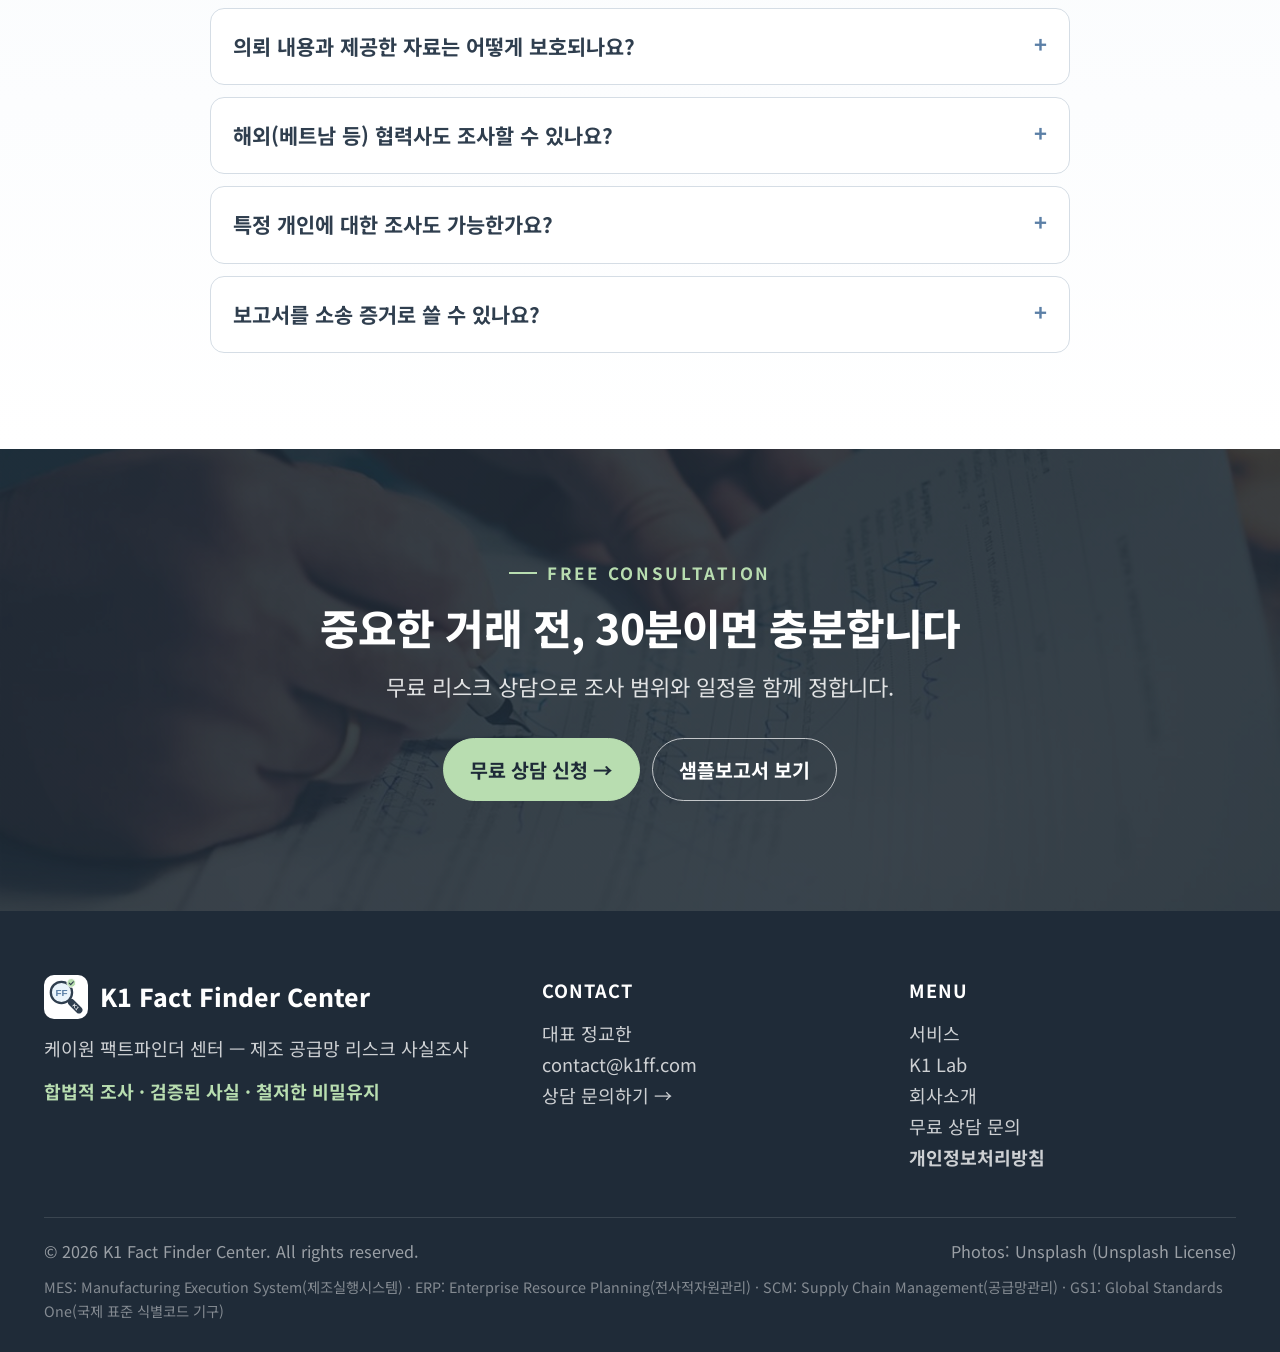
==== commit aa826015: "Add files via upload" ====
--- a/index.html
+++ b/index.html
@@ -11,7 +11,7 @@
 <link rel="preconnect" href="https://fonts.googleapis.com">
 <link rel="preconnect" href="https://fonts.gstatic.com" crossorigin>
 <link href="https://fonts.googleapis.com/css2?family=Noto+Sans+KR:wght@400;500;700;800&display=swap" rel="stylesheet">
-<link rel="stylesheet" href="css/style.css?v=20261117e">
+<link rel="stylesheet" href="css/style.css?v=20261117f">
 </head>
 <body class="pg-home">
 <header class="site-header">
@@ -188,7 +188,7 @@
     <p class="abbr">MES: Manufacturing Execution System(제조실행시스템) · ERP: Enterprise Resource Planning(전사적자원관리) · SCM: Supply Chain Management(공급망관리) · GS1: Global Standards One(국제 표준 식별코드 기구)</p>
   </div>
 </footer>
-<script src="js/lab.js?v=20261117e"></script>
-<script src="js/main.js?v=20261117e"></script>
+<script src="js/lab.js?v=20261117f"></script>
+<script src="js/main.js?v=20261117f"></script>
 </body>
 </html>
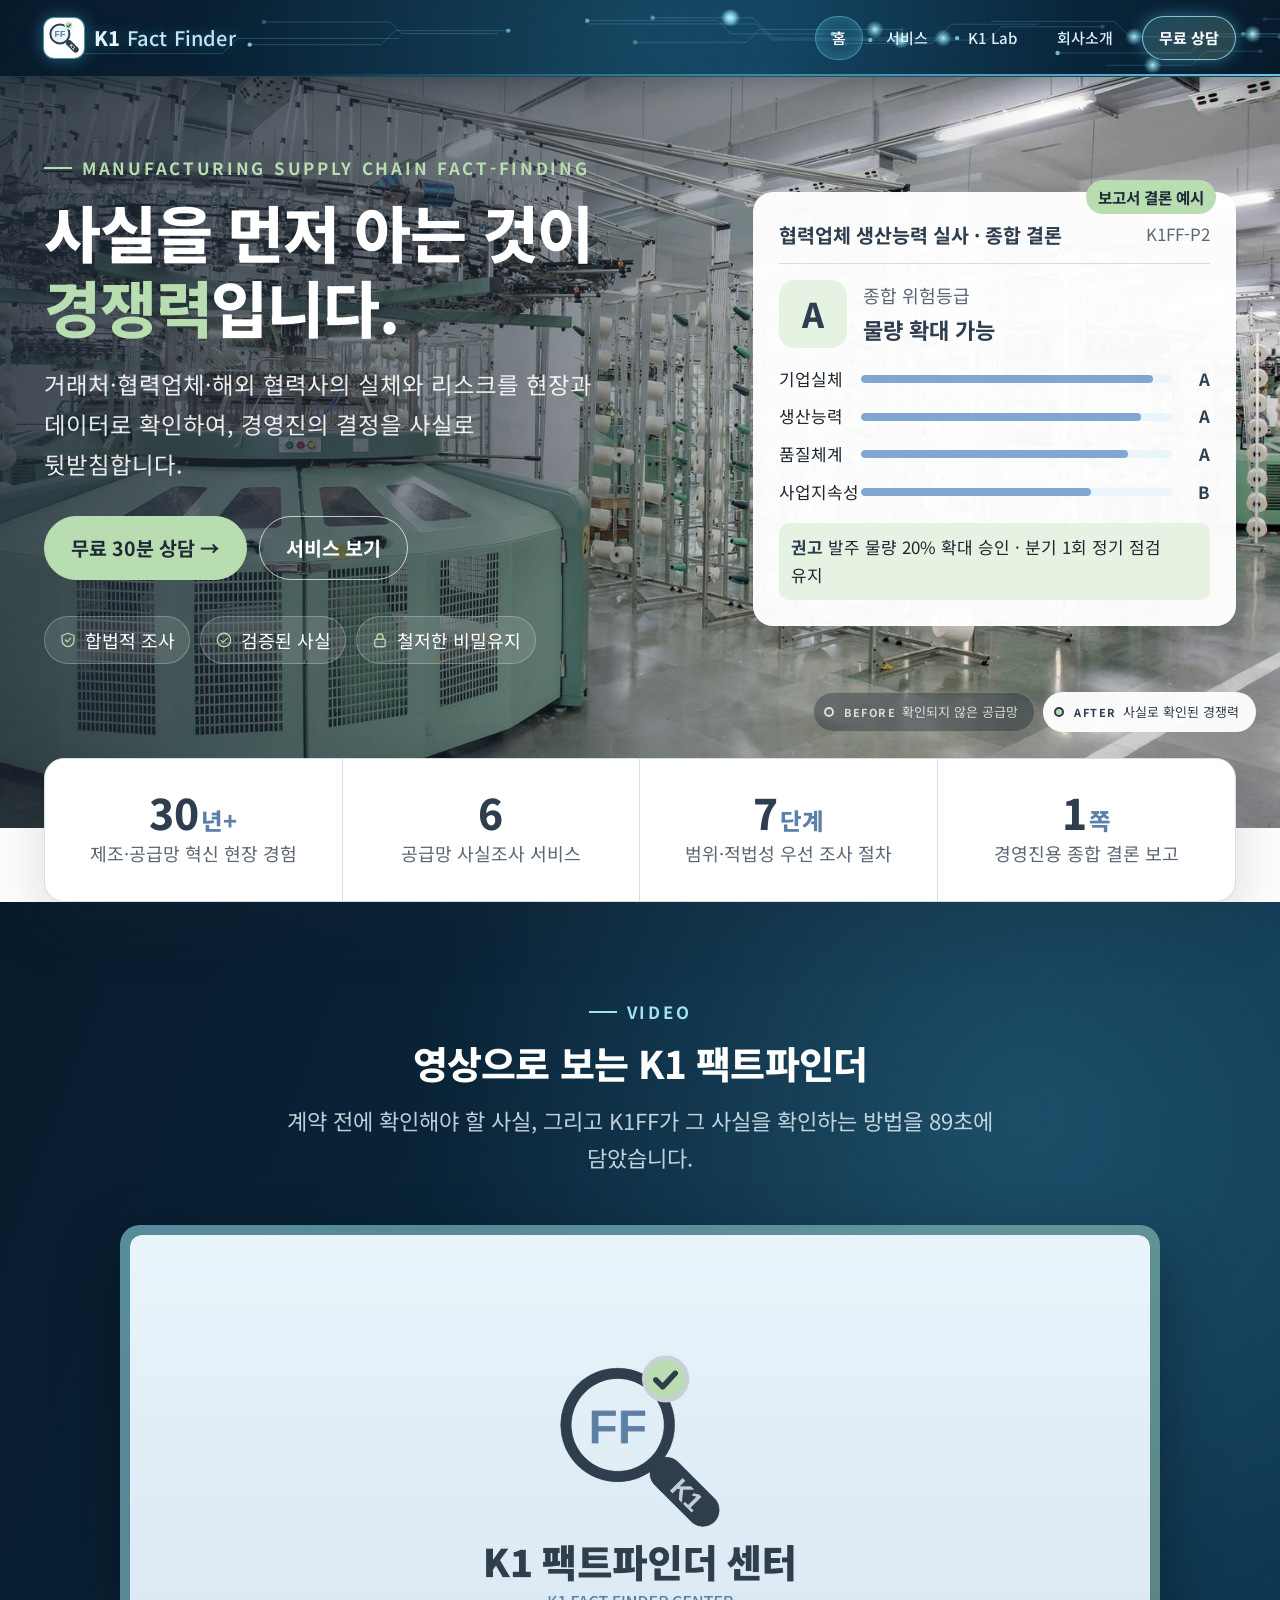
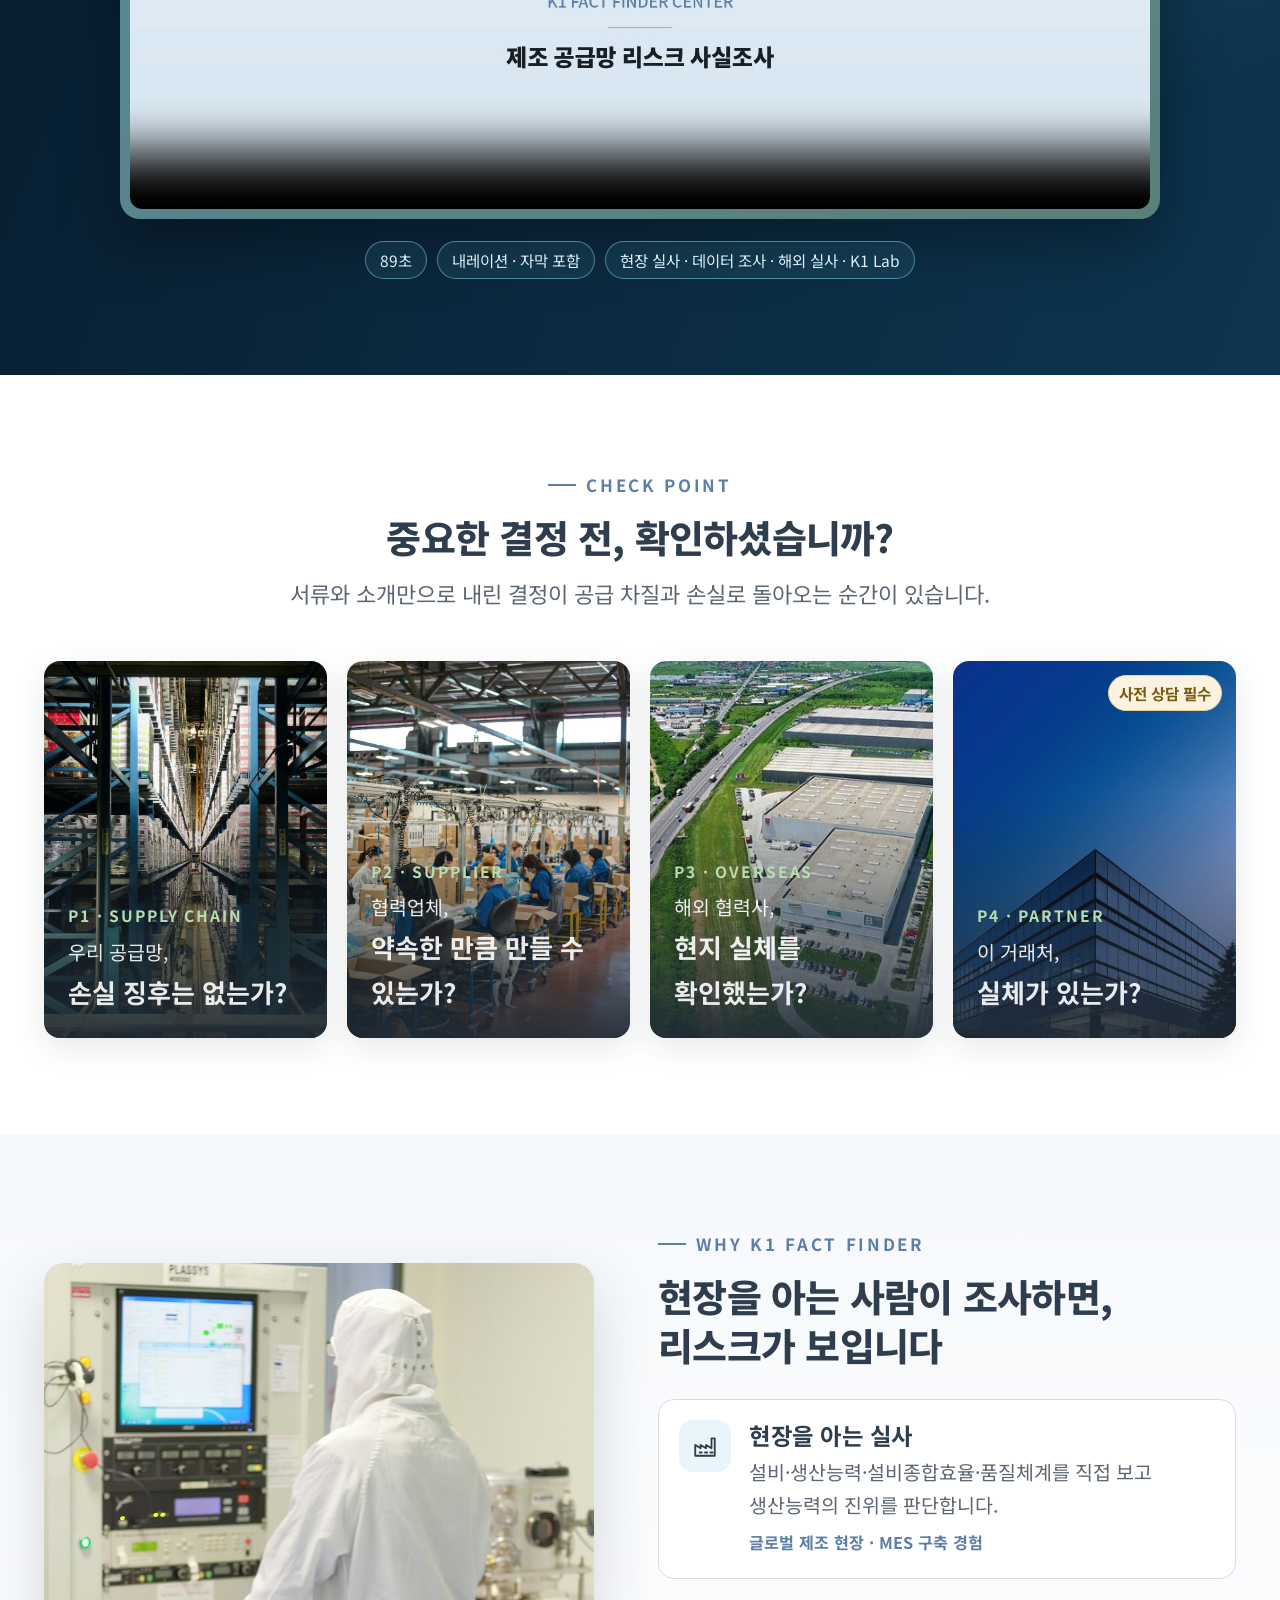
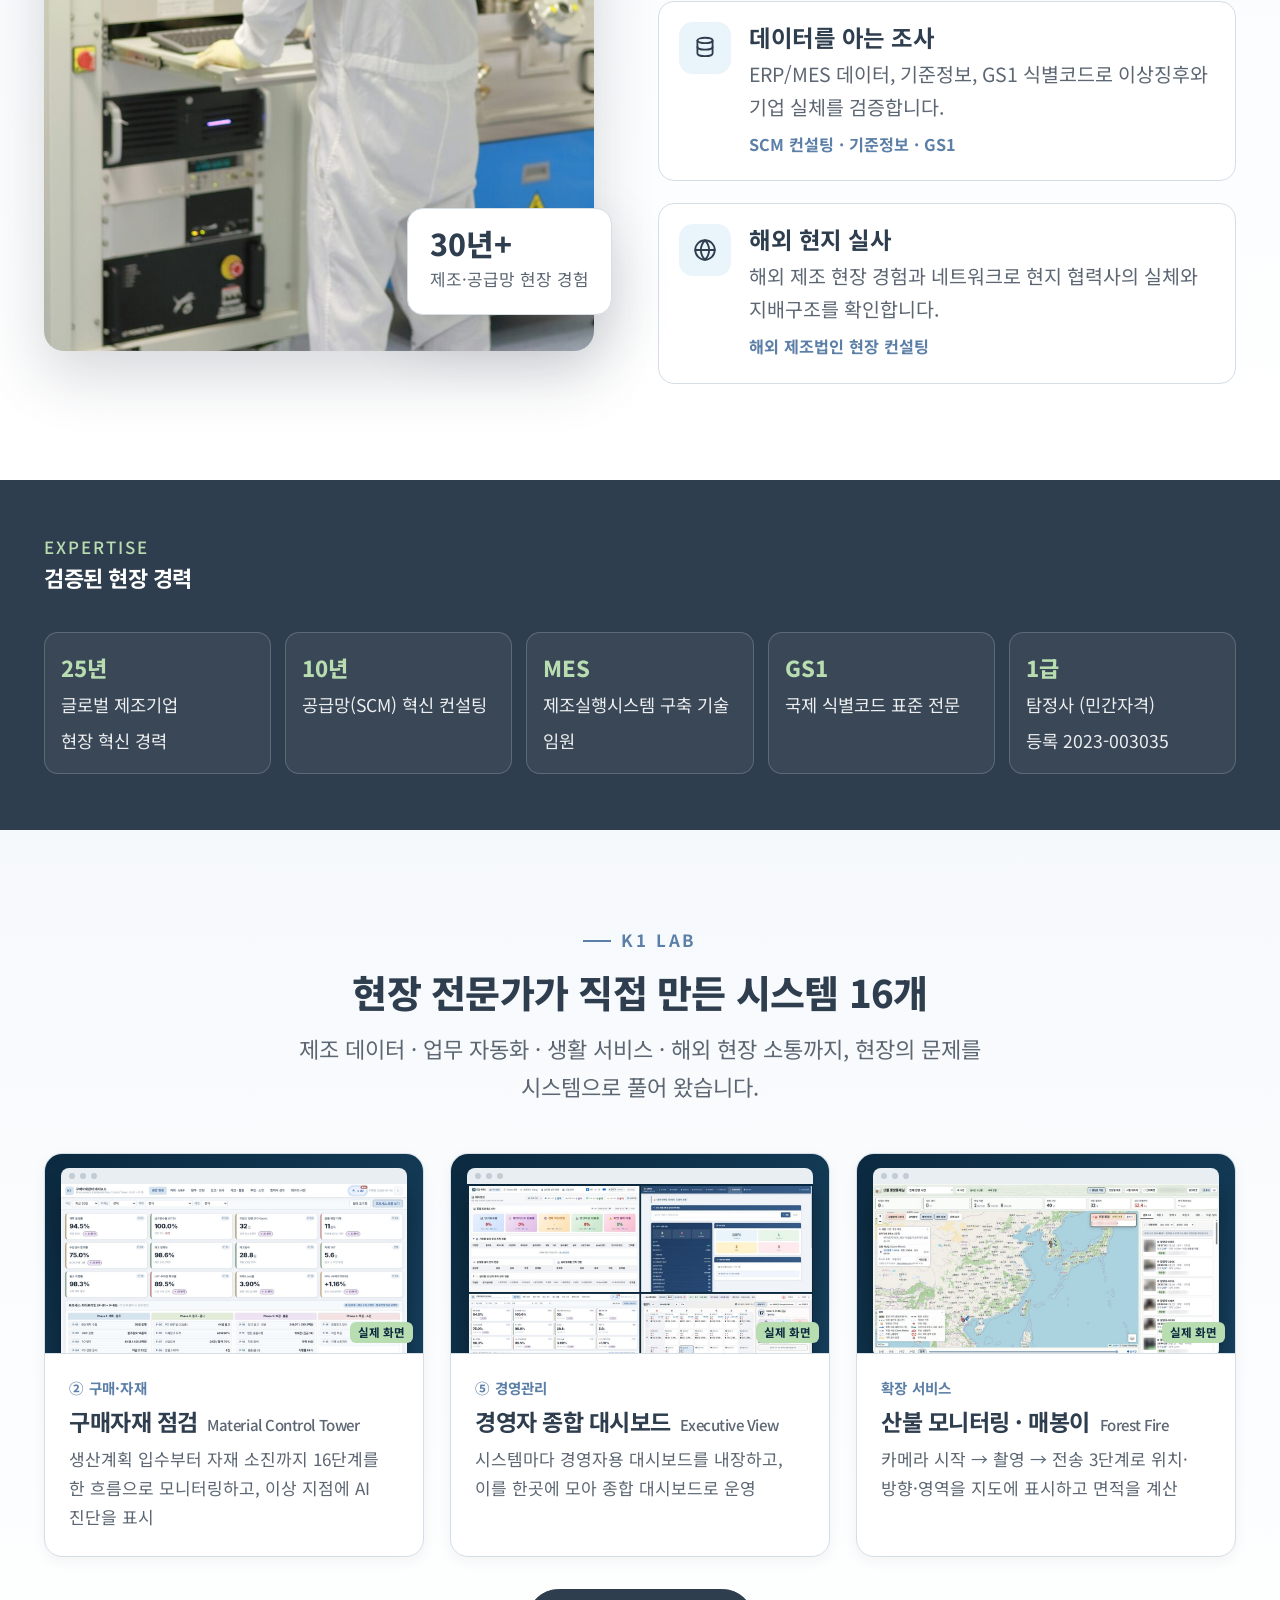
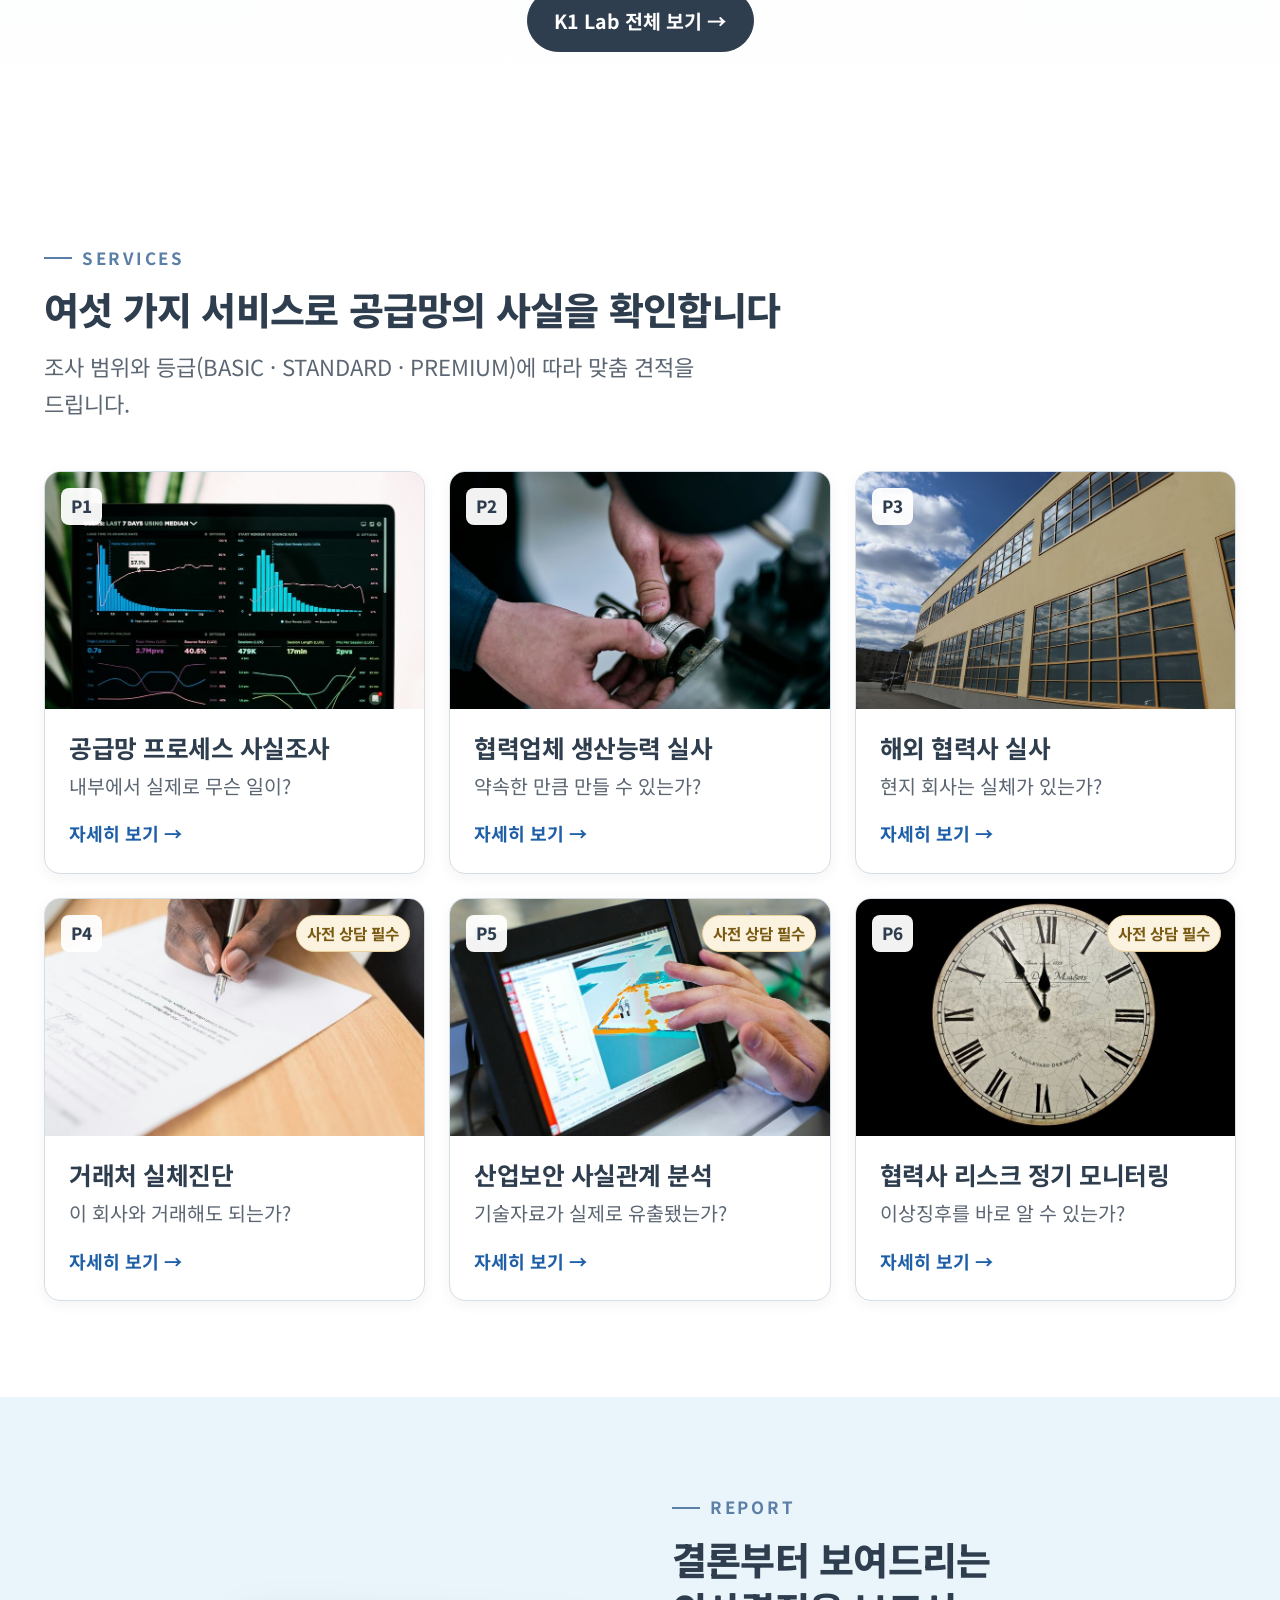
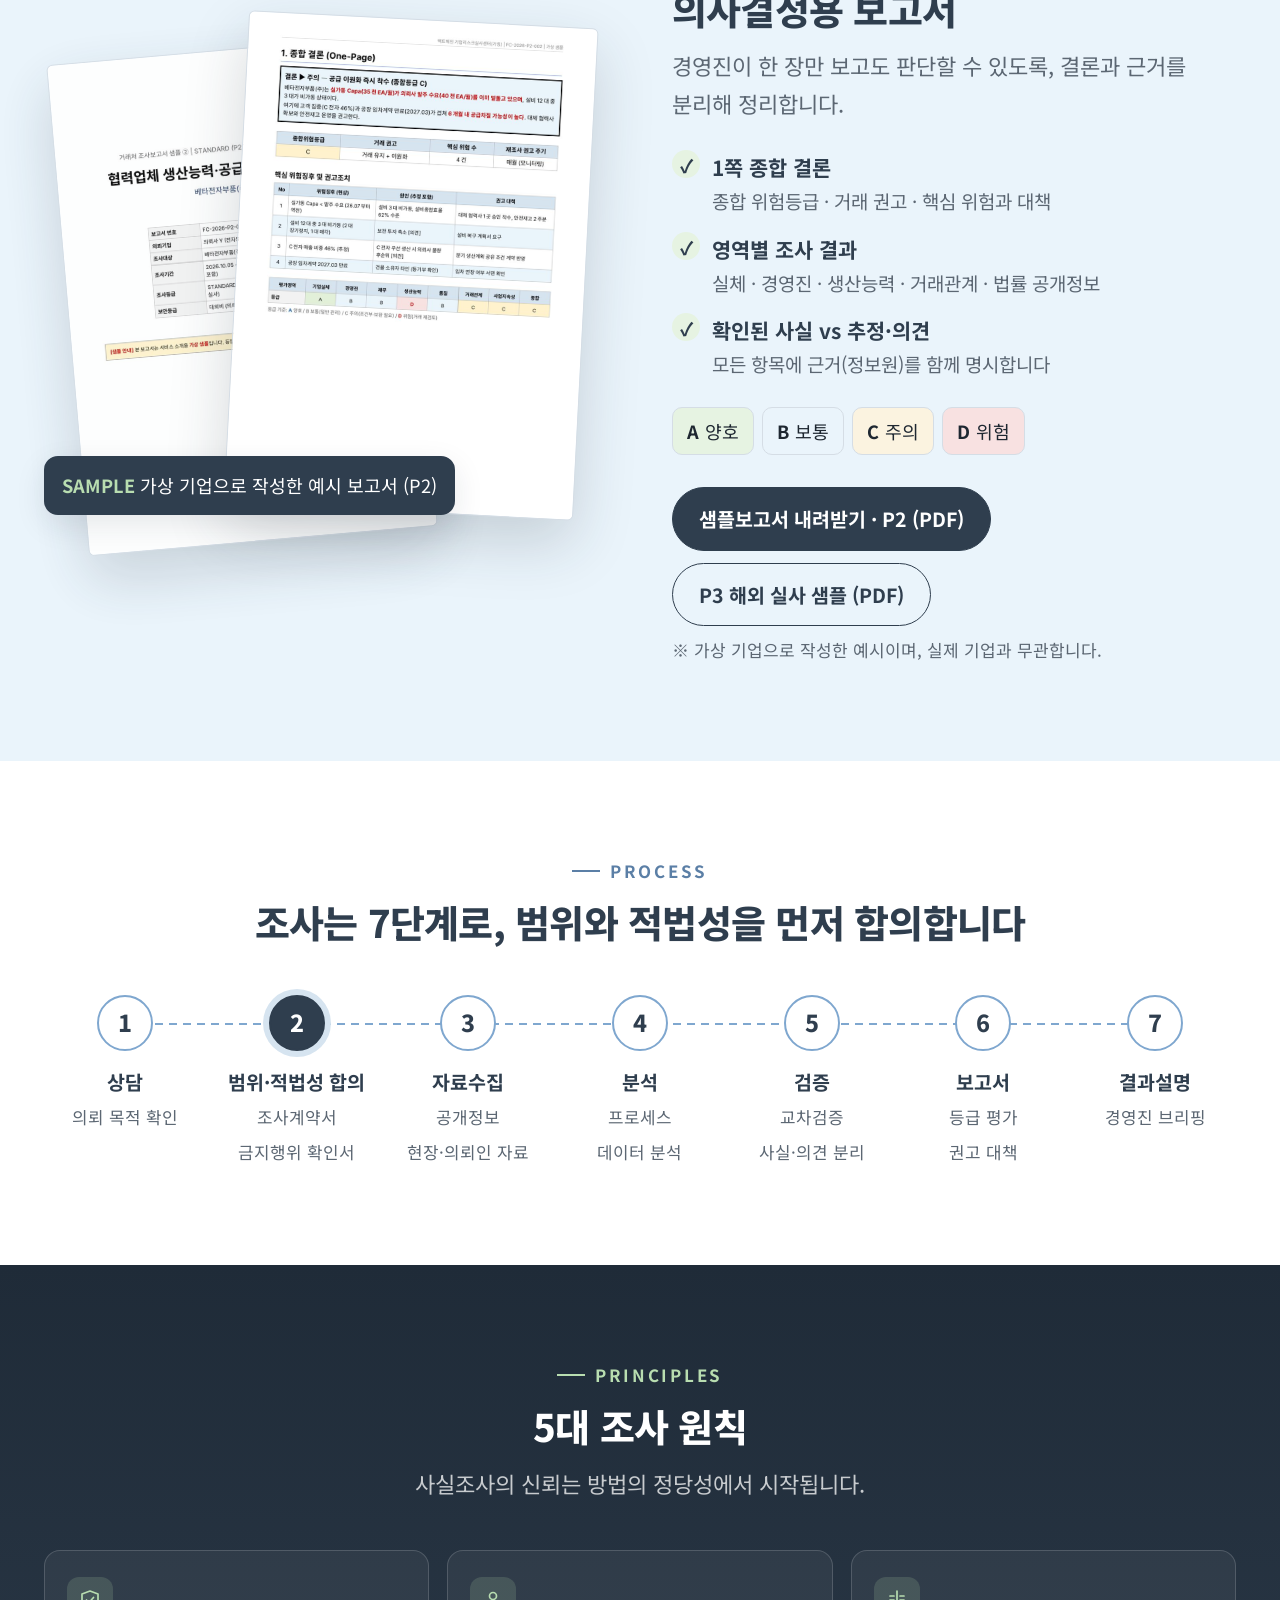
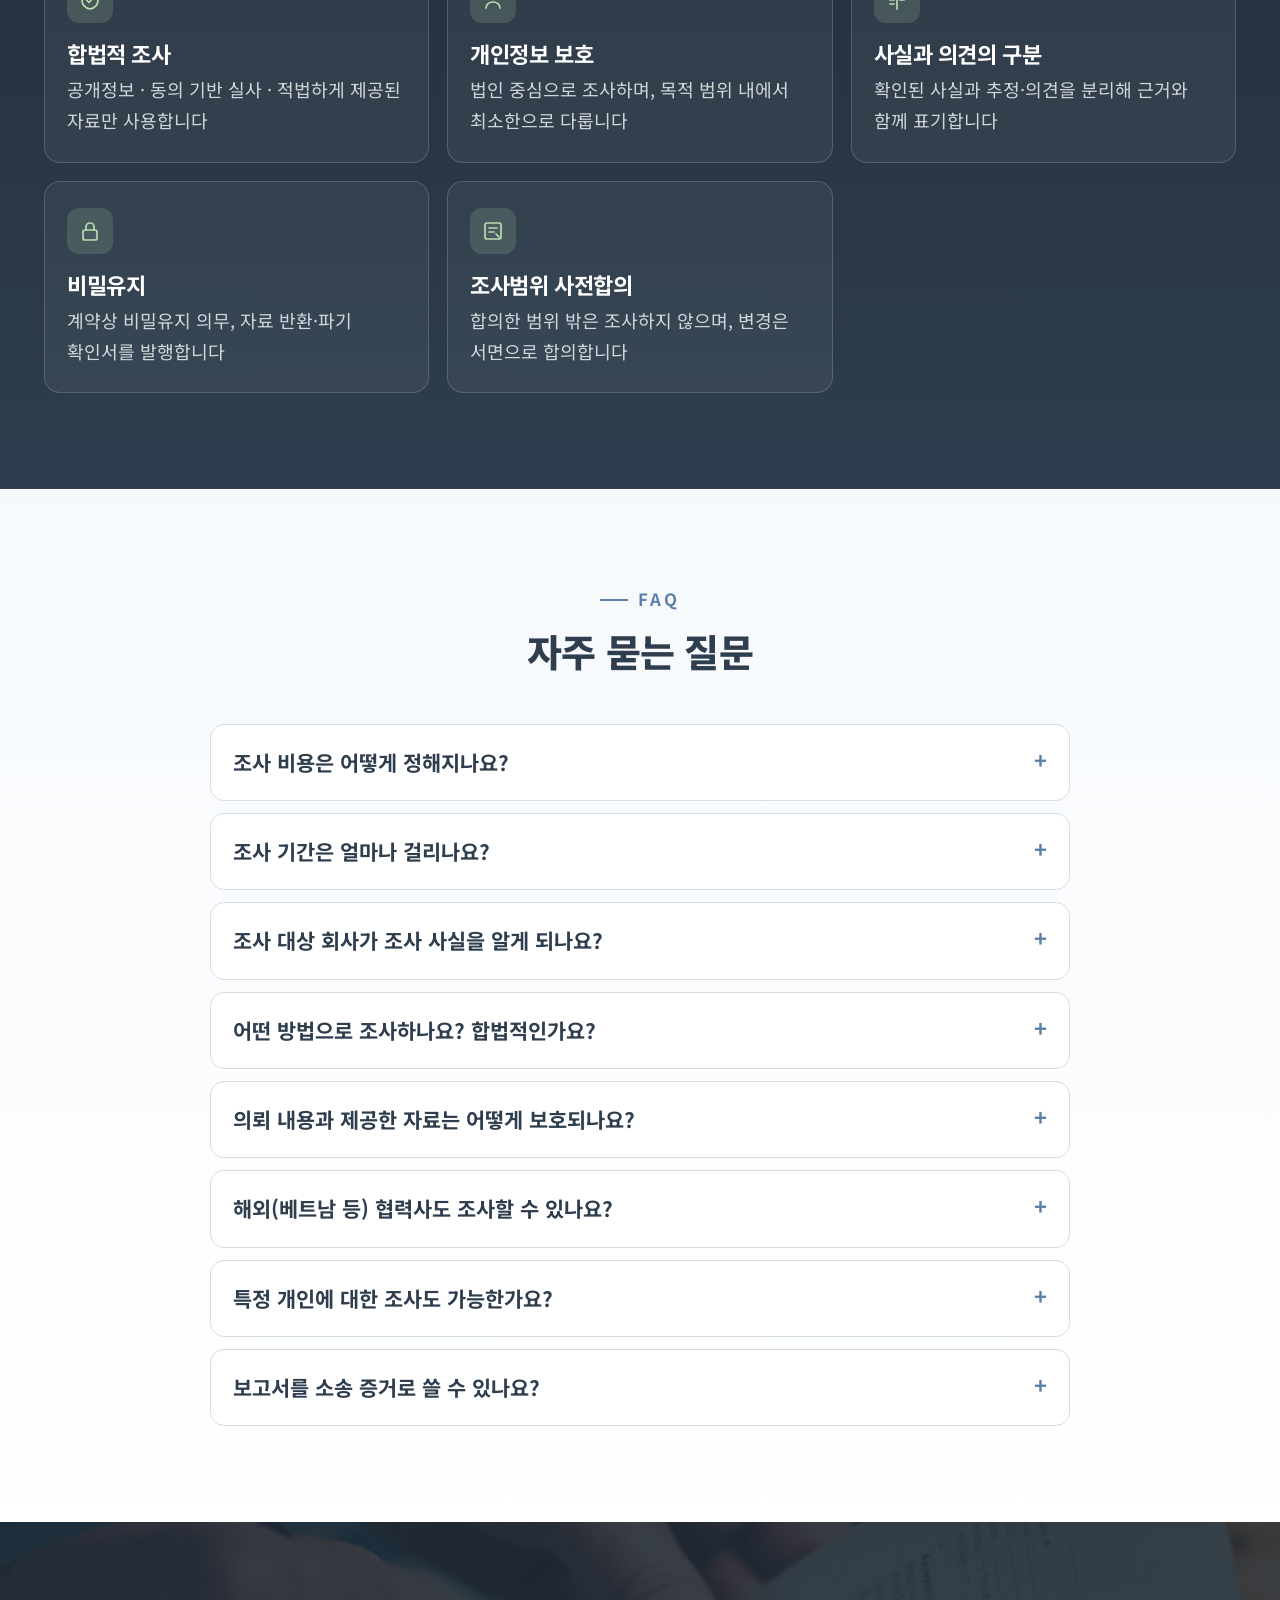
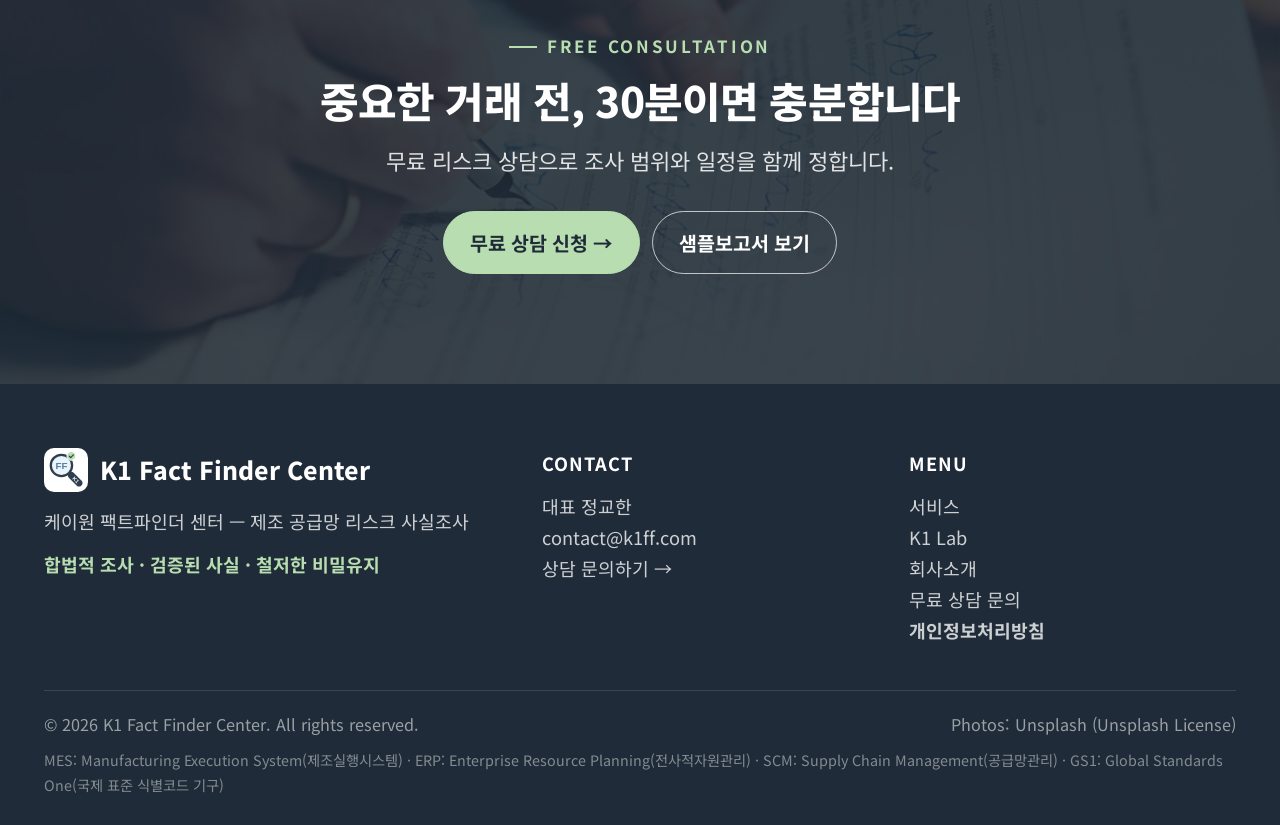
==== commit 8c14396a: "Add files via upload" ====
--- a/index.html
+++ b/index.html
@@ -11,7 +11,7 @@
 <link rel="preconnect" href="https://fonts.googleapis.com">
 <link rel="preconnect" href="https://fonts.gstatic.com" crossorigin>
 <link href="https://fonts.googleapis.com/css2?family=Noto+Sans+KR:wght@400;500;700;800&display=swap" rel="stylesheet">
-<link rel="stylesheet" href="css/style.css?v=20261117f">
+<link rel="stylesheet" href="css/style.css?v=20261117h">
 </head>
 <body class="pg-home">
 <header class="site-header">
@@ -60,6 +60,13 @@
   <div class="stat"><b>7<small>단계</small></b><span>범위·적법성 우선 조사 절차</span></div>
   <div class="stat"><b>1<small>쪽</small></b><span>경영진용 종합 결론 보고</span></div>
 </div></div></section>
+<section class="promo" id="video"><div class="wrap">
+  <div class="section-head center"><p class="eyebrow">Video</p><h2>영상으로 보는 K1 팩트파인더</h2>
+  <p class="lead">계약 전에 확인해야 할 사실, 그리고 K1FF가 그 사실을 확인하는 방법을 89초에 담았습니다.</p></div>
+  <div class="pv-wrap reveal"><video class="pv" controls playsinline preload="none" data-h="assets/video/k1ff_promo_h.mp4" data-v="assets/video/k1ff_promo_v.mp4" data-poster-h="assets/video/poster_h.jpg" data-poster-v="assets/video/poster_v.jpg" poster="assets/video/poster_h.jpg" aria-label="K1 팩트파인더 센터 홍보영상"></video></div>
+  <div class="pv-meta"><span>89초</span><span>내레이션 · 자막 포함</span><span>현장 실사 · 데이터 조사 · 해외 실사 · K1 Lab</span></div>
+</div></section>
+
 
 <section>
   <div class="wrap">
@@ -101,7 +108,7 @@
 <section class="bg-soft lab-home" id="lab"><div class="wrap">
   <div class="section-head center"><p class="eyebrow">K1 Lab</p><h2>현장 전문가가 직접 만든 시스템 16개</h2>
   <p class="lead">제조 데이터 · 업무 자동화 · 생활 서비스 · 해외 현장 소통까지, 현장의 문제를 시스템으로 풀어 왔습니다.</p></div>
-  <div class="lab-grid three"><article class="lab-card sm reveal"><button class="shot shot-d" data-src="assets/img/lab/procure.jpg" aria-label="구매자재 점검 실제 화면 크게 보기"><span class="bar"><i></i><i></i><i></i></span><img src="assets/img/lab/procure.jpg" alt="구매자재 점검 실제 화면" loading="lazy"><em>실제 화면</em></button><div class="lab-body"><p class="lab-g">① 제조·공급망 데이터</p><h3>구매자재 점검 <small>Material Control Tower</small></h3><p class="lab-s">생산계획 입수부터 자재 소진까지 16단계를 한 흐름으로 모니터링하고, 이상 지점에 AI 진단을 표시</p></div></article><article class="lab-card sm reveal"><button class="shot shot-d" data-src="assets/img/lab/exec.jpg" aria-label="경영자 종합 대시보드 실제 화면 크게 보기"><span class="bar"><i></i><i></i><i></i></span><img src="assets/img/lab/exec.jpg" alt="경영자 종합 대시보드 실제 화면" loading="lazy"><em>실제 화면</em></button><div class="lab-body"><p class="lab-g">① 제조·공급망 데이터</p><h3>경영자 종합 대시보드 <small>Executive View</small></h3><p class="lab-s">시스템마다 경영자용 대시보드를 내장하고, 이를 한곳에 모아 종합 대시보드로 운영</p></div></article><article class="lab-card sm reveal"><button class="shot shot-d" data-src="assets/img/lab/fire2.jpg" aria-label="산불 모니터링 · 매봉이 실제 화면 크게 보기"><span class="bar"><i></i><i></i><i></i></span><img src="assets/img/lab/fire2.jpg" alt="산불 모니터링 · 매봉이 실제 화면" loading="lazy"><em>실제 화면</em></button><div class="lab-body"><p class="lab-g">③ 생활·공공 서비스</p><h3>산불 모니터링 · 매봉이 <small>Forest Fire</small></h3><p class="lab-s">카메라 시작 → 촬영 → 전송 3단계로 위치·방향·영역을 지도에 표시하고 면적을 계산</p></div></article></div>
+  <div class="lab-grid three"><article class="lab-card sm reveal"><button class="shot shot-d" data-src="assets/img/lab/procure.jpg" aria-label="구매자재 점검 실제 화면 크게 보기"><span class="bar"><i></i><i></i><i></i></span><img src="assets/img/lab/procure.jpg" alt="구매자재 점검 실제 화면" loading="lazy"><em>실제 화면</em></button><div class="lab-body"><p class="lab-g">② 구매·자재</p><h3>구매자재 점검 <small>Material Control Tower</small></h3><p class="lab-s">생산계획 입수부터 자재 소진까지 16단계를 한 흐름으로 모니터링하고, 이상 지점에 AI 진단을 표시</p></div></article><article class="lab-card sm reveal"><button class="shot shot-d" data-src="assets/img/lab/exec.jpg" aria-label="경영자 종합 대시보드 실제 화면 크게 보기"><span class="bar"><i></i><i></i><i></i></span><img src="assets/img/lab/exec.jpg" alt="경영자 종합 대시보드 실제 화면" loading="lazy"><em>실제 화면</em></button><div class="lab-body"><p class="lab-g">⑤ 경영관리</p><h3>경영자 종합 대시보드 <small>Executive View</small></h3><p class="lab-s">시스템마다 경영자용 대시보드를 내장하고, 이를 한곳에 모아 종합 대시보드로 운영</p></div></article><article class="lab-card sm reveal"><button class="shot shot-d" data-src="assets/img/lab/fire2.jpg" aria-label="산불 모니터링 · 매봉이 실제 화면 크게 보기"><span class="bar"><i></i><i></i><i></i></span><img src="assets/img/lab/fire2.jpg" alt="산불 모니터링 · 매봉이 실제 화면" loading="lazy"><em>실제 화면</em></button><div class="lab-body"><p class="lab-g">확장 서비스</p><h3>산불 모니터링 · 매봉이 <small>Forest Fire</small></h3><p class="lab-s">카메라 시작 → 촬영 → 전송 3단계로 위치·방향·영역을 지도에 표시하고 면적을 계산</p></div></article></div>
   <div class="btns" style="justify-content:center"><a class="btn btn-primary" href="lab.html">K1 Lab 전체 보기 →</a></div>
 </div></section>
 
@@ -188,7 +195,8 @@
     <p class="abbr">MES: Manufacturing Execution System(제조실행시스템) · ERP: Enterprise Resource Planning(전사적자원관리) · SCM: Supply Chain Management(공급망관리) · GS1: Global Standards One(국제 표준 식별코드 기구)</p>
   </div>
 </footer>
-<script src="js/lab.js?v=20261117f"></script>
-<script src="js/main.js?v=20261117f"></script>
+<script src="js/lab.js?v=20261117h"></script>
+<script src="js/video.js"></script>
+<script src="js/main.js?v=20261117h"></script>
 </body>
 </html>
--- a/css/style.css
+++ b/css/style.css
@@ -518,3 +518,37 @@
 .lab-lb{position:fixed;inset:0;background:rgba(7,26,43,.86);display:none;align-items:center;justify-content:center;z-index:200;padding:24px;cursor:zoom-out}
 .lab-lb.on{display:flex}
 .lab-lb img{max-width:min(1100px,96vw);max-height:90vh;border-radius:10px;box-shadow:0 20px 60px rgba(0,0,0,.5);background:#fff}
+
+/* K1 Lab 업무 흐름 배열 (2026.11.17) */
+.lab-filter{display:block;margin:-6px 0 30px}
+.lab-flow-bar{display:flex;gap:14px;align-items:stretch;justify-content:center;flex-wrap:wrap}
+.lab-flow-bar button{font:inherit;cursor:pointer;border:1px solid var(--line);background:#fff;color:var(--slate);border-radius:14px;padding:8px 14px;display:flex;flex-direction:column;align-items:center;line-height:1.25;transition:.2s}
+.lab-flow-bar button b{font-size:17px}.lab-flow-bar button small{font-size:11.5px;letter-spacing:.08em;color:var(--muted)}
+.lab-flow-bar button:hover{border-color:var(--chain)}
+.lab-flow-bar button.on{background:var(--slate);border-color:var(--slate);color:#fff}
+.lab-flow-bar button.on small{color:#cfe3f2}
+.lab-flow-bar button.all{justify-content:center;padding:8px 20px;font-weight:700}
+.lab-flow-bar .chain{display:flex;align-items:center;gap:6px;background:var(--mist2);border:1px solid var(--line);border-radius:18px;padding:6px}
+.lab-flow-bar .chain i{font-style:normal;color:var(--blue);font-weight:800}
+.lab-flow-bar .side{display:flex;gap:6px;align-items:center}
+.lab-stage{grid-column:1/-1;display:flex;align-items:baseline;gap:10px;border-bottom:2px solid var(--line);padding:18px 2px 8px;margin-top:6px}
+.lab-stage:first-child{padding-top:0;margin-top:0}
+.lab-stage b{font-size:23px;color:var(--slate)}
+.lab-stage small{font-size:13px;letter-spacing:.12em;color:var(--blue);font-weight:700}
+.lab-stage em{margin-left:auto;font-style:normal;font-size:14.5px;color:var(--muted)}
+.lab-stage.hide{display:none}
+.lab-svc{display:flex;flex-wrap:wrap;gap:6px;align-items:center;margin-top:12px;padding-top:12px;border-top:1px dashed var(--line);font-size:14px}
+.lab-svc span{font-weight:700;color:var(--muted);margin-right:2px}
+.lab-svc a{padding:3px 10px;border-radius:999px;background:#EEF4FA;border:1px solid #c6d7e8;color:var(--em-blue);font-weight:700}
+.lab-svc a:hover{background:var(--slate);color:#fff;border-color:var(--slate)}
+.lab-svc.ext{color:var(--muted);font-weight:600}
+@media (max-width:900px){.lab-flow-bar .chain{flex-wrap:wrap;justify-content:center}.lab-flow-bar .chain i{display:none}}
+
+/* 홍보영상 섹션 (2026.11.17) */
+.promo{background:radial-gradient(circle at 80% 20%,rgba(90,200,235,.22),transparent 45%),linear-gradient(110deg,#071a2b 0%,#0b2a40 55%,#0d3550 100%);color:#fff}
+.promo h2{color:#fff}.promo .lead{color:rgba(230,244,251,.82)}.promo .eyebrow{color:#9FE3F5}
+.pv-wrap{max-width:1040px;margin:0 auto;border-radius:20px;padding:10px;background:linear-gradient(135deg,rgba(150,230,245,.55),rgba(184,221,176,.45));box-shadow:0 24px 60px rgba(0,0,0,.35)}
+.pv-wrap video{display:block;width:100%;border-radius:12px;background:#0b2a40}
+.pv-meta{display:flex;flex-wrap:wrap;gap:10px;justify-content:center;margin-top:22px}
+.pv-meta span{font-size:15.5px;padding:5px 14px;border-radius:999px;border:1px solid rgba(150,230,245,.45);color:#DCEFF8;background:rgba(110,220,245,.08)}
+@media (max-width:700px){.pv-wrap{max-width:360px}}
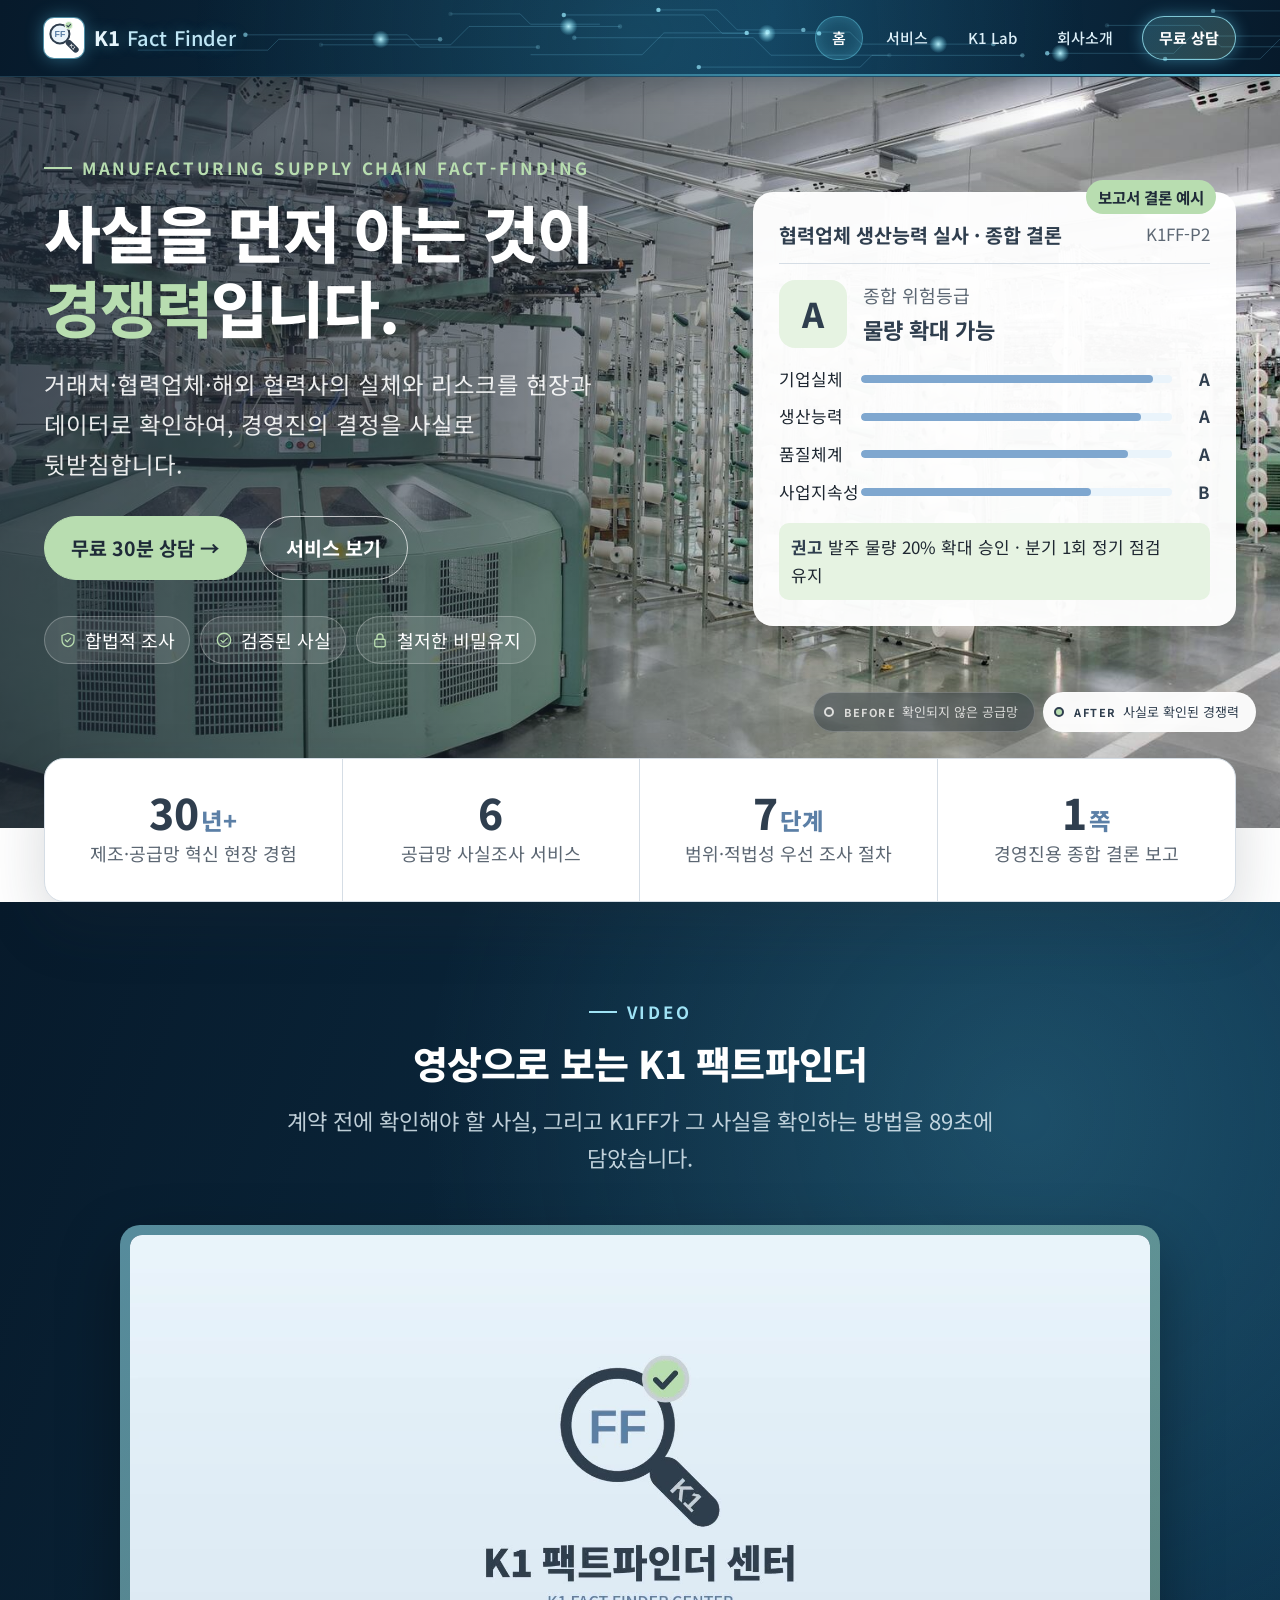
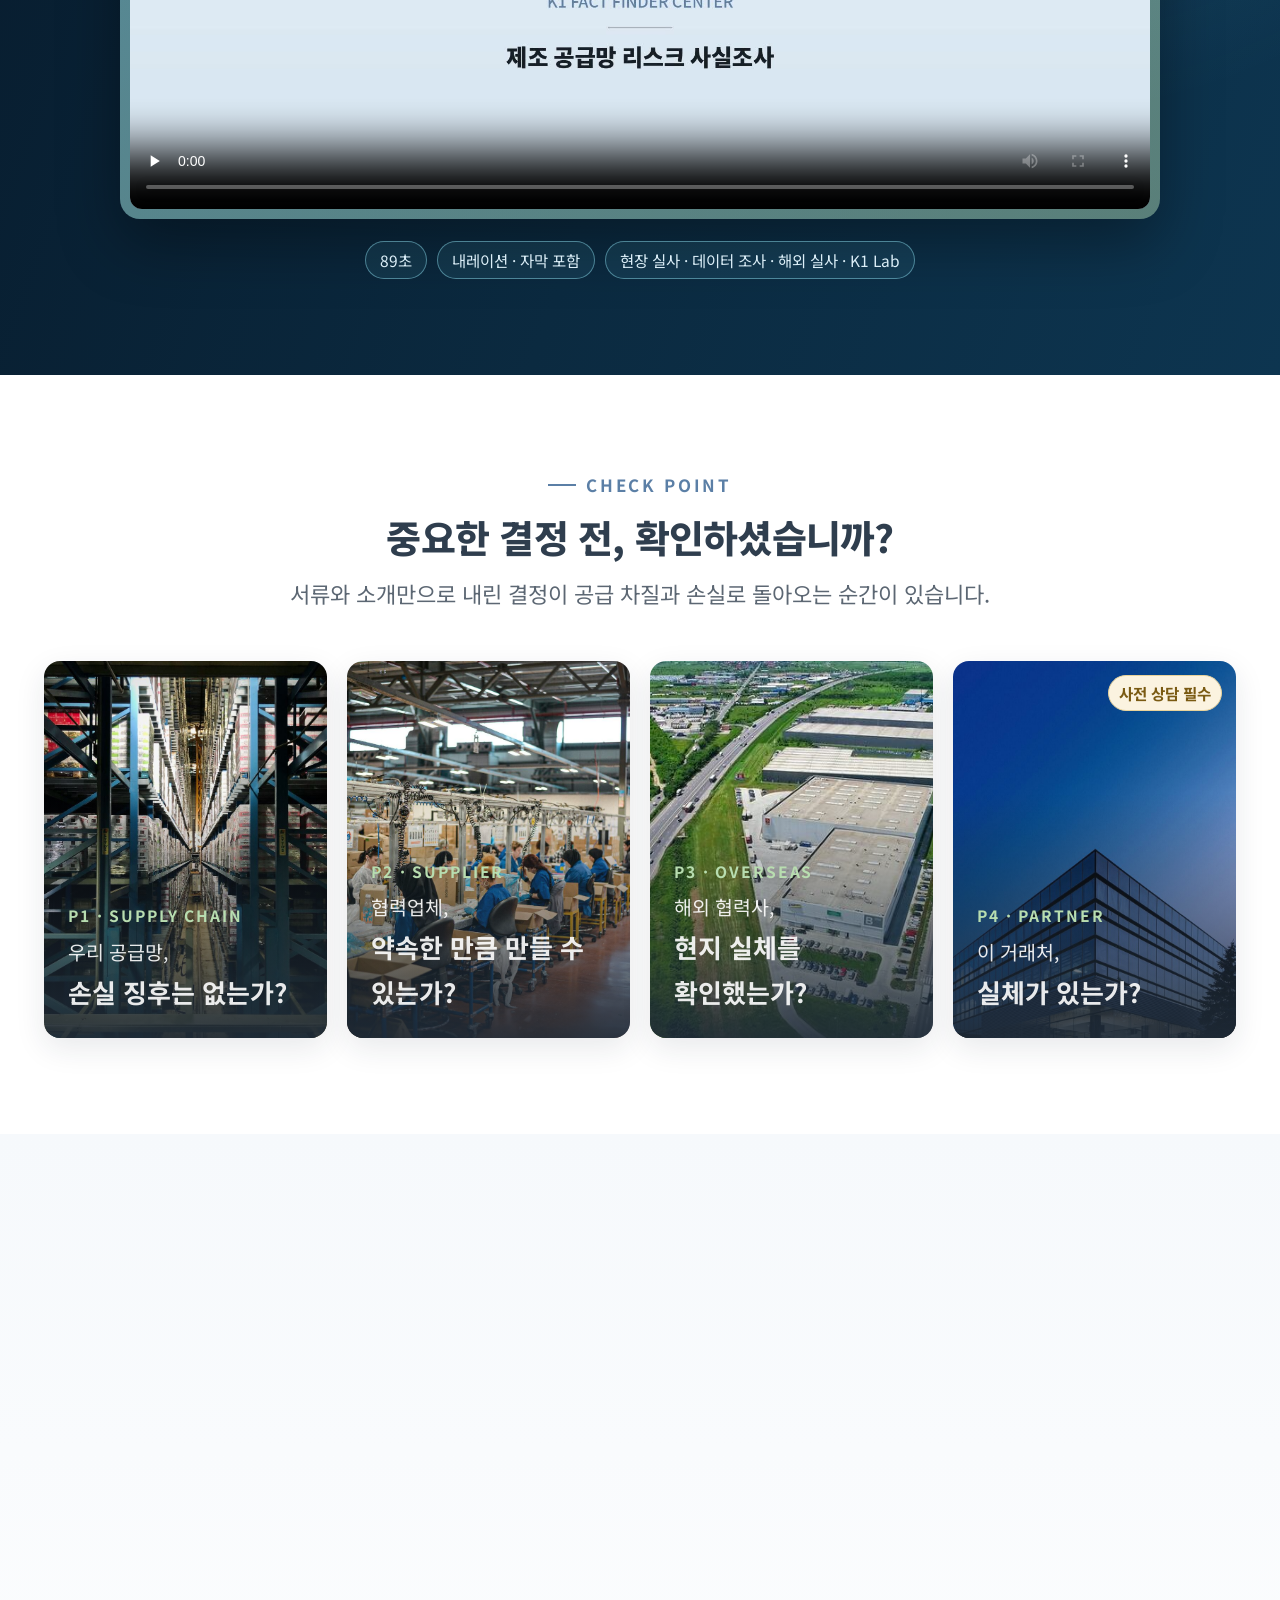
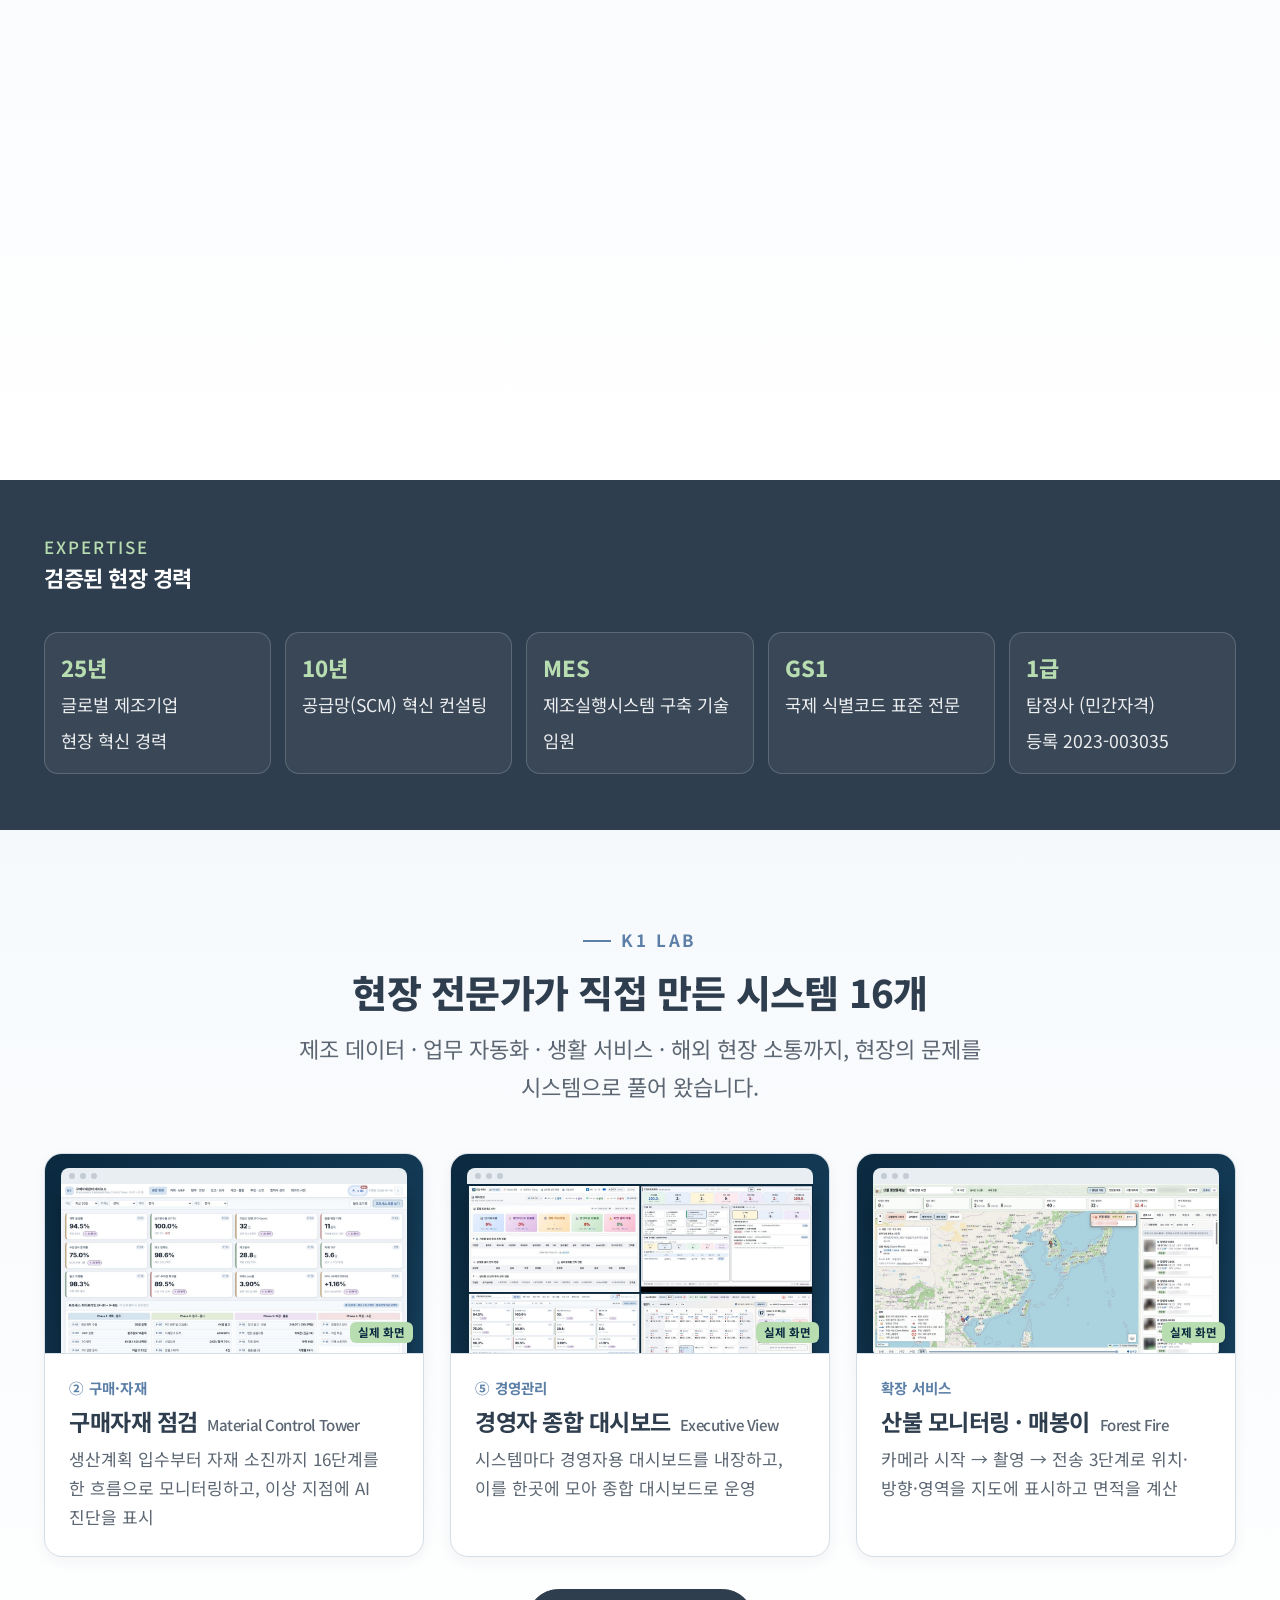
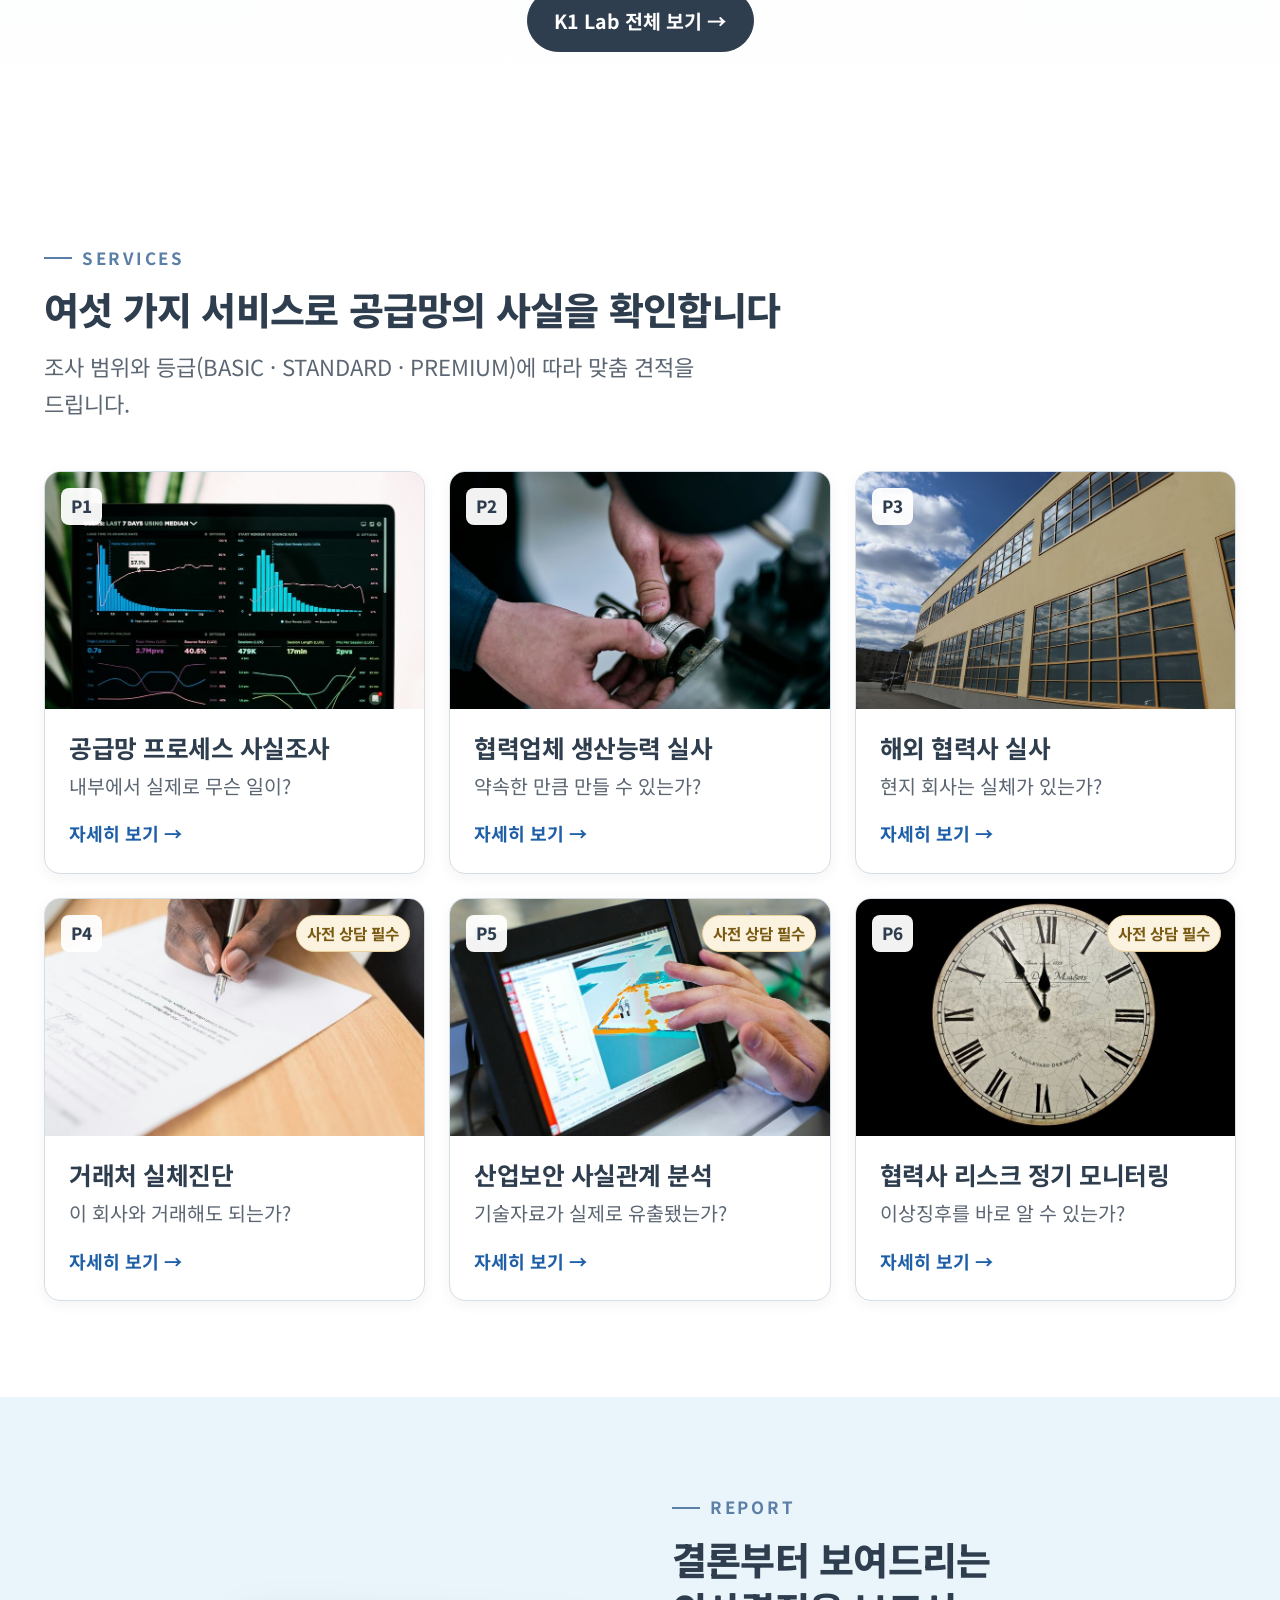
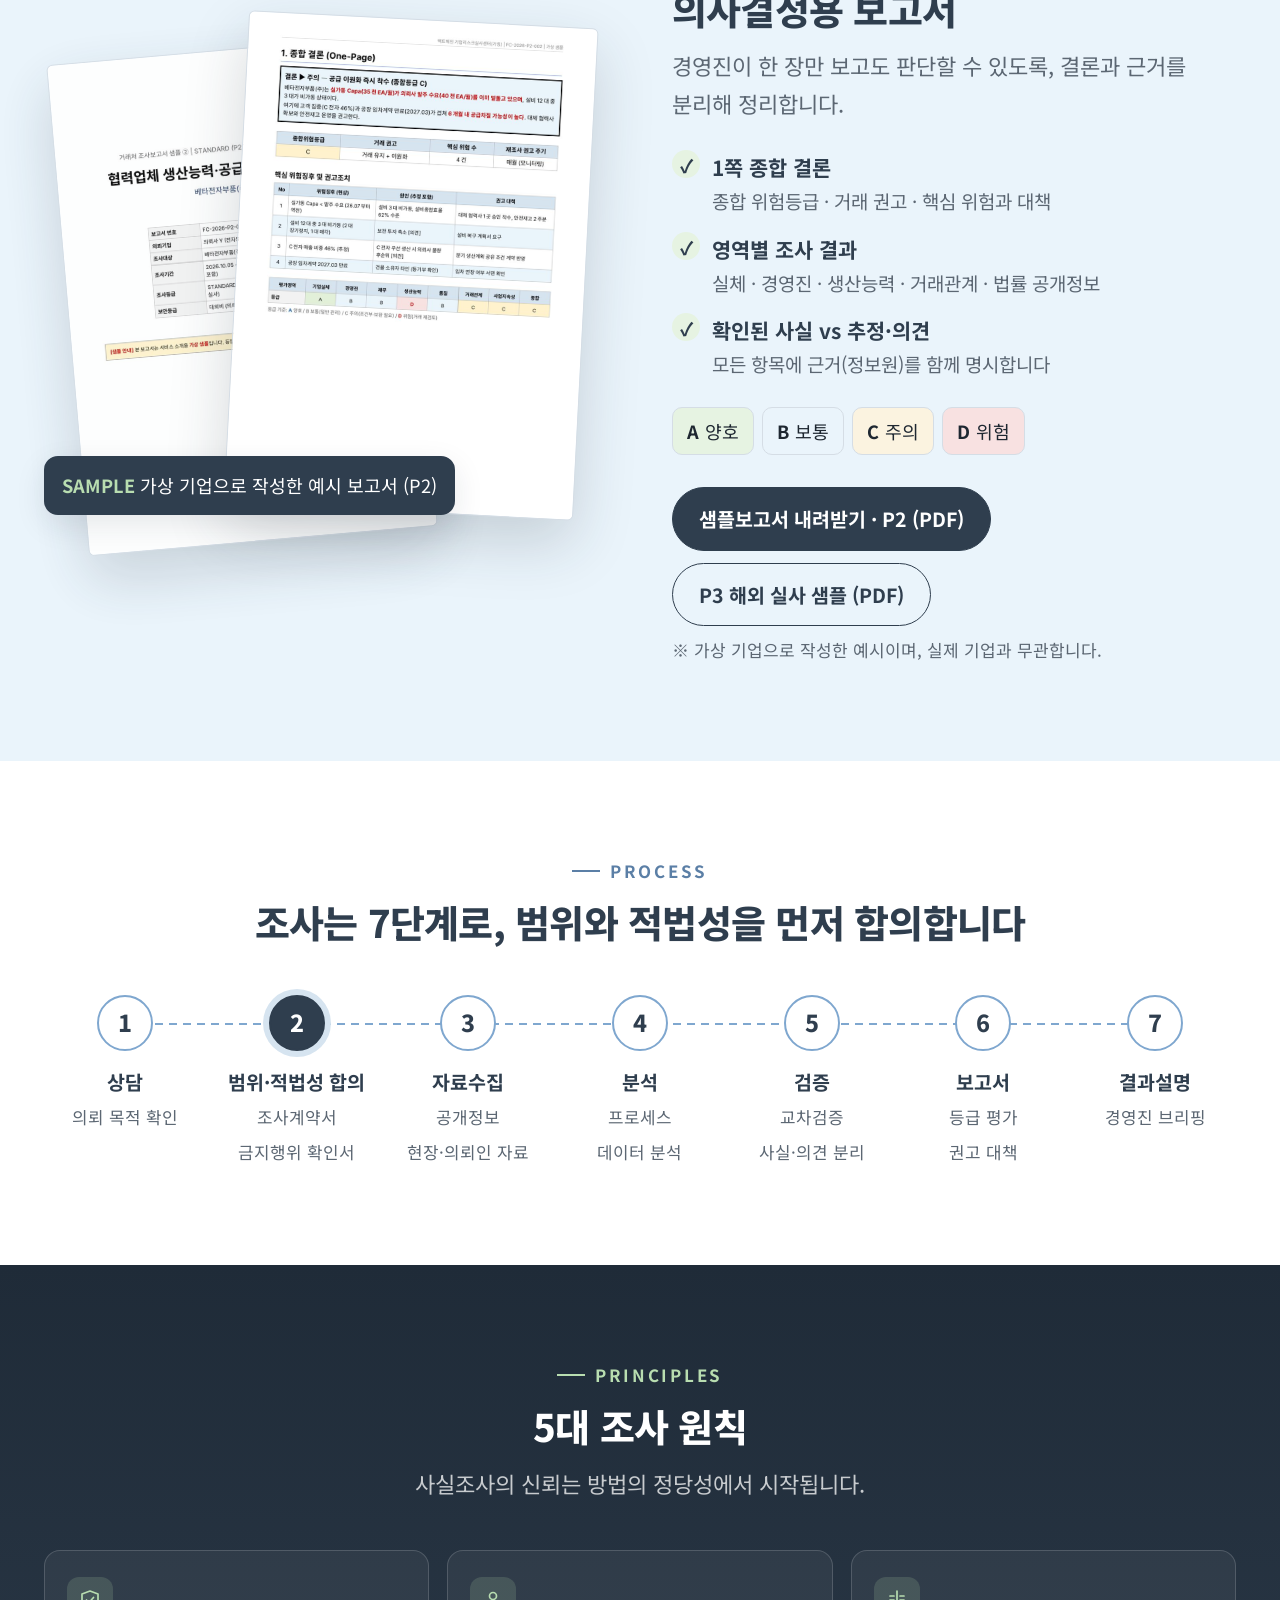
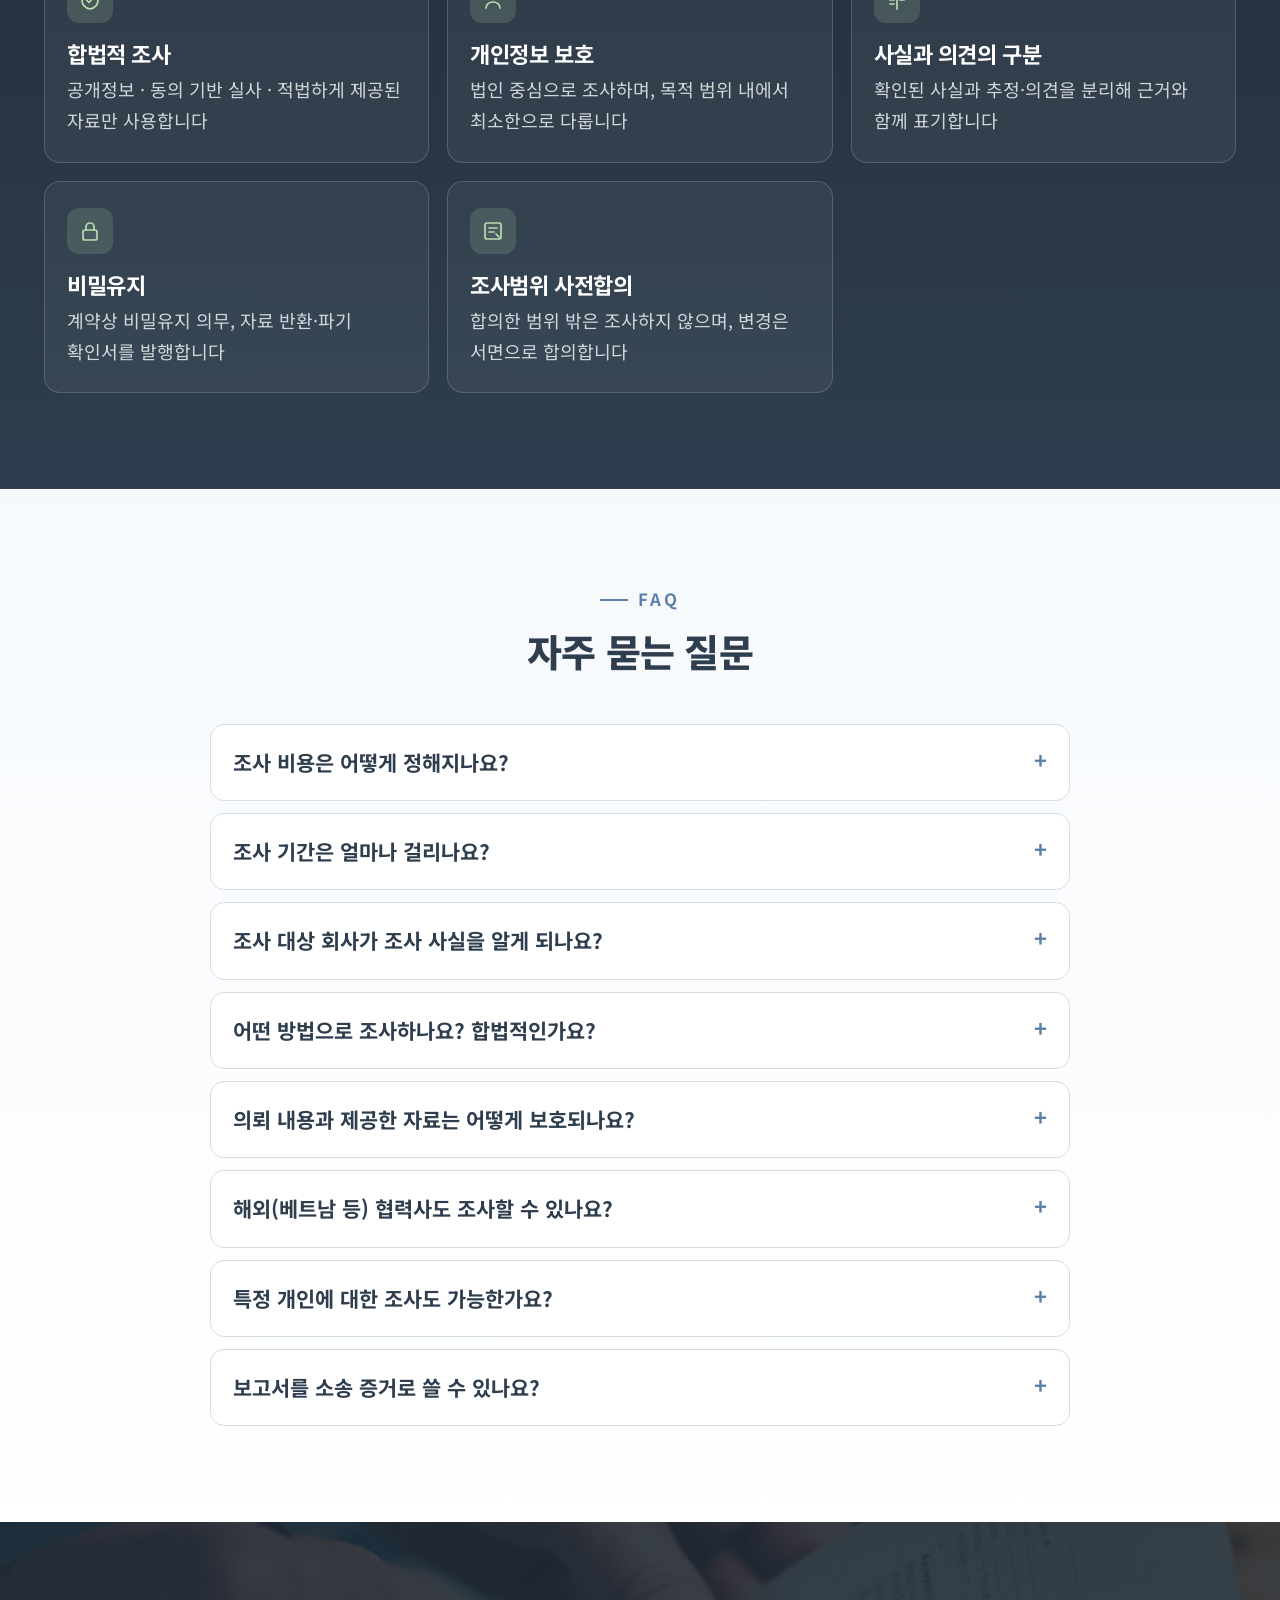
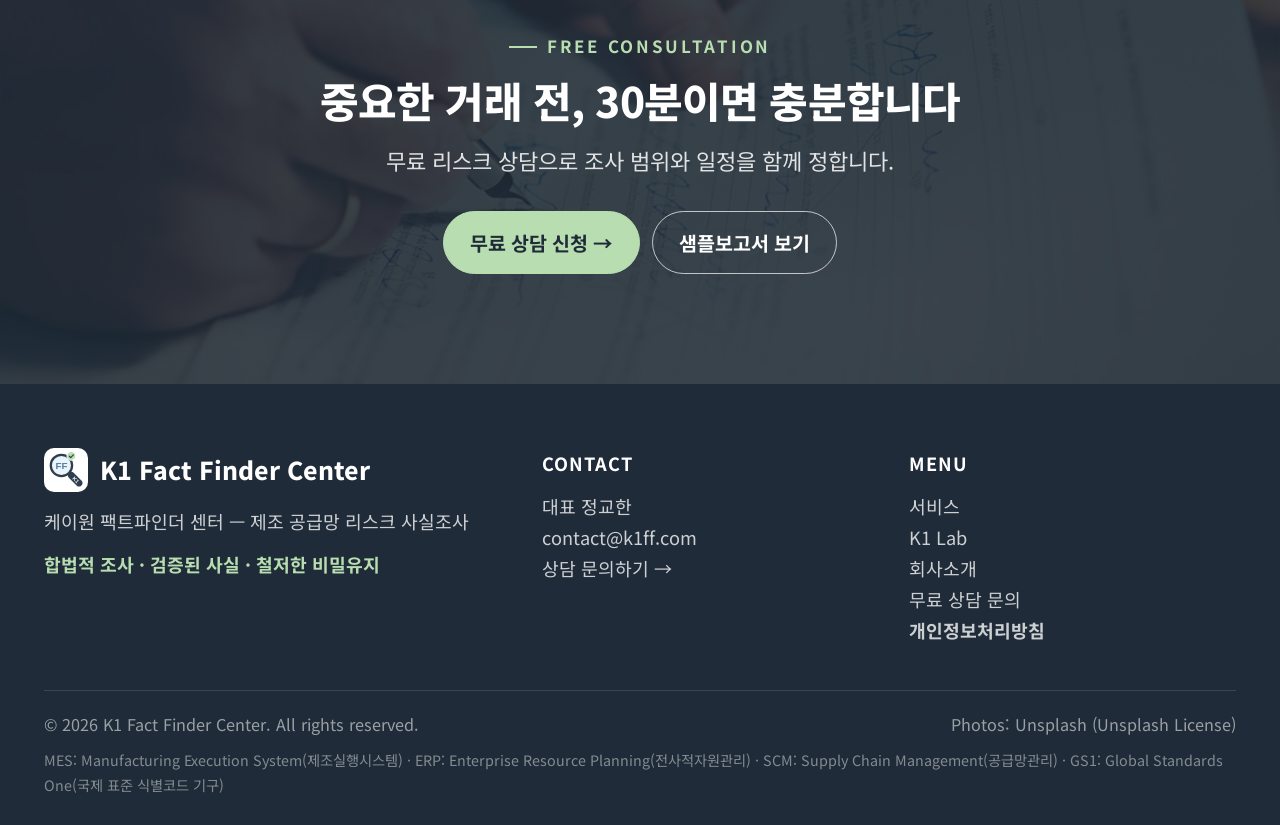
==== commit f36ceaea: "Add files via upload" ====
--- a/index.html
+++ b/index.html
@@ -11,7 +11,7 @@
 <link rel="preconnect" href="https://fonts.googleapis.com">
 <link rel="preconnect" href="https://fonts.gstatic.com" crossorigin>
 <link href="https://fonts.googleapis.com/css2?family=Noto+Sans+KR:wght@400;500;700;800&display=swap" rel="stylesheet">
-<link rel="stylesheet" href="css/style.css?v=20261117h">
+<link rel="stylesheet" href="css/style.css?v=20261119a">
 </head>
 <body class="pg-home">
 <header class="site-header">
@@ -108,7 +108,7 @@
 <section class="bg-soft lab-home" id="lab"><div class="wrap">
   <div class="section-head center"><p class="eyebrow">K1 Lab</p><h2>현장 전문가가 직접 만든 시스템 16개</h2>
   <p class="lead">제조 데이터 · 업무 자동화 · 생활 서비스 · 해외 현장 소통까지, 현장의 문제를 시스템으로 풀어 왔습니다.</p></div>
-  <div class="lab-grid three"><article class="lab-card sm reveal"><button class="shot shot-d" data-src="assets/img/lab/procure.jpg" aria-label="구매자재 점검 실제 화면 크게 보기"><span class="bar"><i></i><i></i><i></i></span><img src="assets/img/lab/procure.jpg" alt="구매자재 점검 실제 화면" loading="lazy"><em>실제 화면</em></button><div class="lab-body"><p class="lab-g">② 구매·자재</p><h3>구매자재 점검 <small>Material Control Tower</small></h3><p class="lab-s">생산계획 입수부터 자재 소진까지 16단계를 한 흐름으로 모니터링하고, 이상 지점에 AI 진단을 표시</p></div></article><article class="lab-card sm reveal"><button class="shot shot-d" data-src="assets/img/lab/exec.jpg" aria-label="경영자 종합 대시보드 실제 화면 크게 보기"><span class="bar"><i></i><i></i><i></i></span><img src="assets/img/lab/exec.jpg" alt="경영자 종합 대시보드 실제 화면" loading="lazy"><em>실제 화면</em></button><div class="lab-body"><p class="lab-g">⑤ 경영관리</p><h3>경영자 종합 대시보드 <small>Executive View</small></h3><p class="lab-s">시스템마다 경영자용 대시보드를 내장하고, 이를 한곳에 모아 종합 대시보드로 운영</p></div></article><article class="lab-card sm reveal"><button class="shot shot-d" data-src="assets/img/lab/fire2.jpg" aria-label="산불 모니터링 · 매봉이 실제 화면 크게 보기"><span class="bar"><i></i><i></i><i></i></span><img src="assets/img/lab/fire2.jpg" alt="산불 모니터링 · 매봉이 실제 화면" loading="lazy"><em>실제 화면</em></button><div class="lab-body"><p class="lab-g">확장 서비스</p><h3>산불 모니터링 · 매봉이 <small>Forest Fire</small></h3><p class="lab-s">카메라 시작 → 촬영 → 전송 3단계로 위치·방향·영역을 지도에 표시하고 면적을 계산</p></div></article></div>
+  <div class="lab-grid three"><article class="lab-card sm reveal"><button class="shot shot-d" data-src="assets/img/lab/procure.jpg" aria-label="구매자재 점검 실제 화면 크게 보기"><span class="bar"><i></i><i></i><i></i></span><img src="assets/img/lab/procure.jpg" alt="구매자재 점검 실제 화면" loading="lazy"><em>실제 화면</em></button><div class="lab-body"><p class="lab-g">② 구매·자재</p><h3>구매자재 점검 <small>Material Control Tower</small></h3><p class="lab-s">생산계획 입수부터 자재 소진까지 16단계를 한 흐름으로 모니터링하고, 이상 지점에 AI 진단을 표시</p></div></article><article class="lab-card sm reveal"><button class="shot shot-d" data-src="assets/img/lab/exec2.jpg" aria-label="경영자 종합 대시보드 실제 화면 크게 보기"><span class="bar"><i></i><i></i><i></i></span><img src="assets/img/lab/exec2.jpg" alt="경영자 종합 대시보드 실제 화면" loading="lazy"><em>실제 화면</em></button><div class="lab-body"><p class="lab-g">⑤ 경영관리</p><h3>경영자 종합 대시보드 <small>Executive View</small></h3><p class="lab-s">시스템마다 경영자용 대시보드를 내장하고, 이를 한곳에 모아 종합 대시보드로 운영</p></div></article><article class="lab-card sm reveal"><button class="shot shot-d" data-src="assets/img/lab/fire2.jpg" aria-label="산불 모니터링 · 매봉이 실제 화면 크게 보기"><span class="bar"><i></i><i></i><i></i></span><img src="assets/img/lab/fire2.jpg" alt="산불 모니터링 · 매봉이 실제 화면" loading="lazy"><em>실제 화면</em></button><div class="lab-body"><p class="lab-g">확장 서비스</p><h3>산불 모니터링 · 매봉이 <small>Forest Fire</small></h3><p class="lab-s">카메라 시작 → 촬영 → 전송 3단계로 위치·방향·영역을 지도에 표시하고 면적을 계산</p></div></article></div>
   <div class="btns" style="justify-content:center"><a class="btn btn-primary" href="lab.html">K1 Lab 전체 보기 →</a></div>
 </div></section>
 
@@ -195,8 +195,8 @@
     <p class="abbr">MES: Manufacturing Execution System(제조실행시스템) · ERP: Enterprise Resource Planning(전사적자원관리) · SCM: Supply Chain Management(공급망관리) · GS1: Global Standards One(국제 표준 식별코드 기구)</p>
   </div>
 </footer>
-<script src="js/lab.js?v=20261117h"></script>
 <script src="js/video.js"></script>
-<script src="js/main.js?v=20261117h"></script>
+<script src="js/lab.js?v=20261119a"></script>
+<script src="js/main.js?v=20261119a"></script>
 </body>
 </html>
